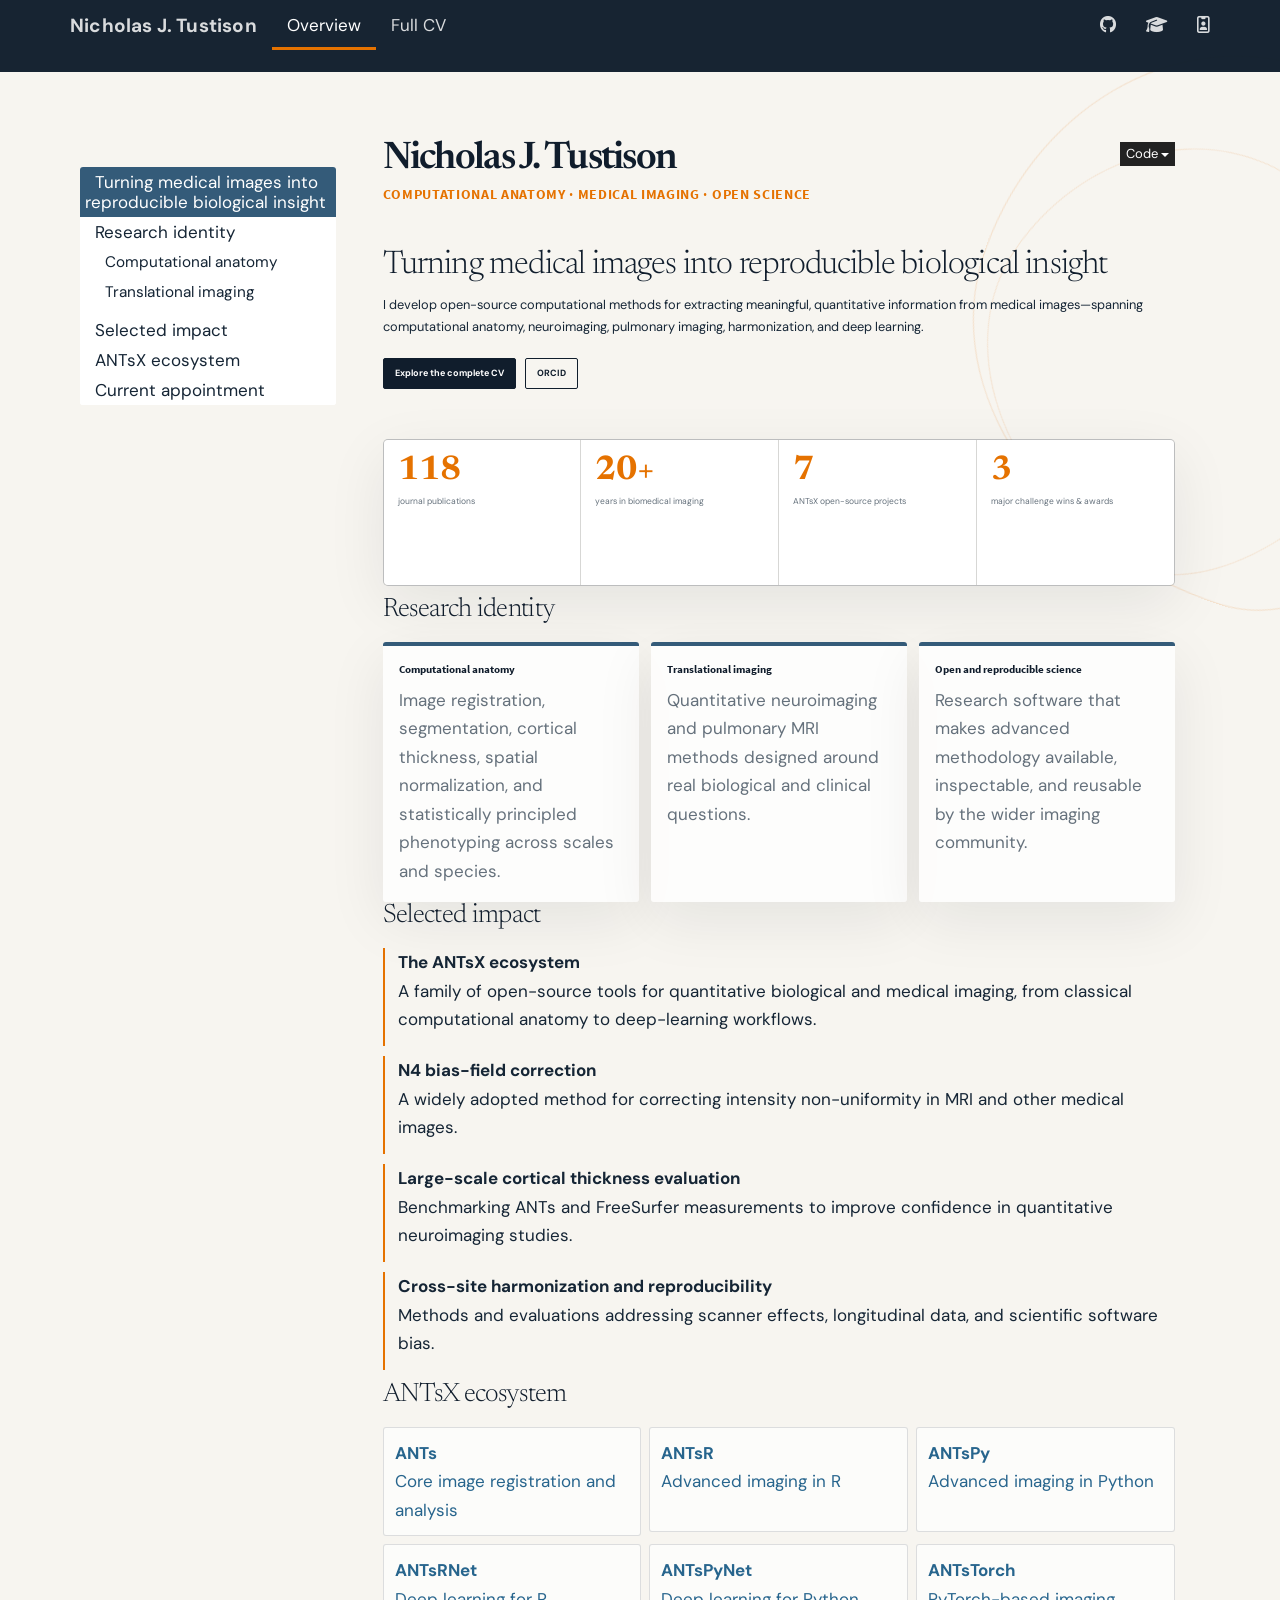
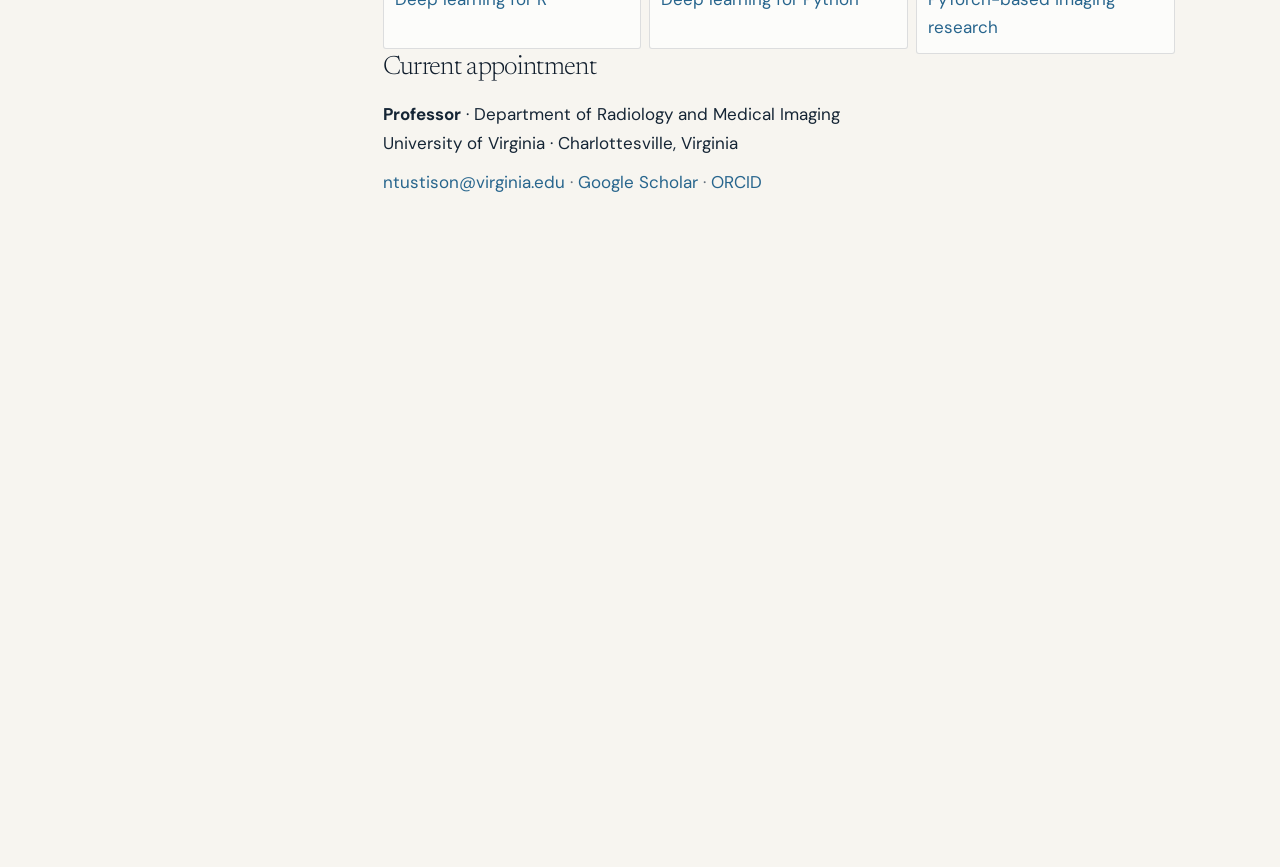
==== docs/index.html @ f941a3bf "ENH:  Redo cv." ====
<!DOCTYPE html>

<html>

<head>

<meta charset="utf-8" />
<meta name="generator" content="pandoc" />
<meta http-equiv="X-UA-Compatible" content="IE=EDGE" />




<title>Nicholas J. Tustison</title>

<script src="site_libs/header-attrs-2.31/header-attrs.js"></script>
<script src="site_libs/jquery-3.6.0/jquery-3.6.0.min.js"></script>
<meta name="viewport" content="width=device-width, initial-scale=1" />
<link href="site_libs/bootstrap-3.3.5/css/cosmo.min.css" rel="stylesheet" />
<script src="site_libs/bootstrap-3.3.5/js/bootstrap.min.js"></script>
<script src="site_libs/bootstrap-3.3.5/shim/html5shiv.min.js"></script>
<script src="site_libs/bootstrap-3.3.5/shim/respond.min.js"></script>
<style>h1 {font-size: 34px;}
       h1.title {font-size: 38px;}
       h2 {font-size: 30px;}
       h3 {font-size: 24px;}
       h4 {font-size: 18px;}
       h5 {font-size: 16px;}
       h6 {font-size: 12px;}
       code {color: inherit; background-color: rgba(0, 0, 0, 0.04);}
       pre:not([class]) { background-color: white }</style>
<script src="site_libs/jqueryui-1.13.2/jquery-ui.min.js"></script>
<link href="site_libs/tocify-1.9.1/jquery.tocify.css" rel="stylesheet" />
<script src="site_libs/tocify-1.9.1/jquery.tocify.js"></script>
<script src="site_libs/navigation-1.1/tabsets.js"></script>
<script src="site_libs/navigation-1.1/codefolding.js"></script>
<link href="site_libs/highlightjs-9.12.0/default.css" rel="stylesheet" />
<script src="site_libs/highlightjs-9.12.0/highlight.js"></script>
<link href="site_libs/font-awesome-6.5.2/css/all.min.css" rel="stylesheet" />
<link href="site_libs/font-awesome-6.5.2/css/v4-shims.min.css" rel="stylesheet" />
<meta name="viewport" content="width=device-width, initial-scale=1">
<meta name="theme-color" content="#101d2c">
<link rel="preconnect" href="https://fonts.googleapis.com">
<link rel="preconnect" href="https://fonts.gstatic.com" crossorigin>
<link href="https://fonts.googleapis.com/css2?family=DM+Sans:wght@400;500;600;700&family=Newsreader:opsz,wght@6..72,500;6..72,600&display=swap" rel="stylesheet">


<style type="text/css">
  code{white-space: pre-wrap;}
  span.smallcaps{font-variant: small-caps;}
  span.underline{text-decoration: underline;}
  div.column{display: inline-block; vertical-align: top; width: 50%;}
  div.hanging-indent{margin-left: 1.5em; text-indent: -1.5em;}
  ul.task-list{list-style: none;}
    </style>

<style type="text/css">code{white-space: pre;}</style>
<script type="text/javascript">
if (window.hljs) {
  hljs.configure({languages: []});
  hljs.initHighlightingOnLoad();
  if (document.readyState && document.readyState === "complete") {
    window.setTimeout(function() { hljs.initHighlighting(); }, 0);
  }
}
</script>






<link rel="stylesheet" href="assets/style.css" type="text/css" />



<style type = "text/css">
.main-container {
  max-width: 940px;
  margin-left: auto;
  margin-right: auto;
}
img {
  max-width:100%;
}
.tabbed-pane {
  padding-top: 12px;
}
.html-widget {
  margin-bottom: 20px;
}
button.code-folding-btn:focus {
  outline: none;
}
summary {
  display: list-item;
}
details > summary > p:only-child {
  display: inline;
}
pre code {
  padding: 0;
}
</style>


<style type="text/css">
.dropdown-submenu {
  position: relative;
}
.dropdown-submenu>.dropdown-menu {
  top: 0;
  left: 100%;
  margin-top: -6px;
  margin-left: -1px;
  border-radius: 0 6px 6px 6px;
}
.dropdown-submenu:hover>.dropdown-menu {
  display: block;
}
.dropdown-submenu>a:after {
  display: block;
  content: " ";
  float: right;
  width: 0;
  height: 0;
  border-color: transparent;
  border-style: solid;
  border-width: 5px 0 5px 5px;
  border-left-color: #cccccc;
  margin-top: 5px;
  margin-right: -10px;
}
.dropdown-submenu:hover>a:after {
  border-left-color: #adb5bd;
}
.dropdown-submenu.pull-left {
  float: none;
}
.dropdown-submenu.pull-left>.dropdown-menu {
  left: -100%;
  margin-left: 10px;
  border-radius: 6px 0 6px 6px;
}
</style>

<script type="text/javascript">
// manage active state of menu based on current page
$(document).ready(function () {
  // active menu anchor
  href = window.location.pathname
  href = href.substr(href.lastIndexOf('/') + 1)
  if (href === "")
    href = "index.html";
  var menuAnchor = $('a[href="' + href + '"]');

  // mark the anchor link active (and if it's in a dropdown, also mark that active)
  var dropdown = menuAnchor.closest('li.dropdown');
  if (window.bootstrap) { // Bootstrap 4+
    menuAnchor.addClass('active');
    dropdown.find('> .dropdown-toggle').addClass('active');
  } else { // Bootstrap 3
    menuAnchor.parent().addClass('active');
    dropdown.addClass('active');
  }

  // Navbar adjustments
  var navHeight = $(".navbar").first().height() + 15;
  var style = document.createElement('style');
  var pt = "padding-top: " + navHeight + "px; ";
  var mt = "margin-top: -" + navHeight + "px; ";
  var css = "";
  // offset scroll position for anchor links (for fixed navbar)
  for (var i = 1; i <= 6; i++) {
    css += ".section h" + i + "{ " + pt + mt + "}\n";
  }
  style.innerHTML = "body {" + pt + "padding-bottom: 40px; }\n" + css;
  document.head.appendChild(style);
});
</script>

<!-- tabsets -->

<style type="text/css">
.tabset-dropdown > .nav-tabs {
  display: inline-table;
  max-height: 500px;
  min-height: 44px;
  overflow-y: auto;
  border: 1px solid #ddd;
  border-radius: 4px;
}

.tabset-dropdown > .nav-tabs > li.active:before, .tabset-dropdown > .nav-tabs.nav-tabs-open:before {
  content: "\e259";
  font-family: 'Glyphicons Halflings';
  display: inline-block;
  padding: 10px;
  border-right: 1px solid #ddd;
}

.tabset-dropdown > .nav-tabs.nav-tabs-open > li.active:before {
  content: "\e258";
  font-family: 'Glyphicons Halflings';
  border: none;
}

.tabset-dropdown > .nav-tabs > li.active {
  display: block;
}

.tabset-dropdown > .nav-tabs > li > a,
.tabset-dropdown > .nav-tabs > li > a:focus,
.tabset-dropdown > .nav-tabs > li > a:hover {
  border: none;
  display: inline-block;
  border-radius: 4px;
  background-color: transparent;
}

.tabset-dropdown > .nav-tabs.nav-tabs-open > li {
  display: block;
  float: none;
}

.tabset-dropdown > .nav-tabs > li {
  display: none;
}
</style>

<!-- code folding -->
<style type="text/css">
.code-folding-btn { margin-bottom: 4px; }
</style>



<style type="text/css">

#TOC {
  margin: 25px 0px 20px 0px;
}
@media (max-width: 768px) {
#TOC {
  position: relative;
  width: 100%;
}
}

@media print {
.toc-content {
  /* see https://github.com/w3c/csswg-drafts/issues/4434 */
  float: right;
}
}

.toc-content {
  padding-left: 30px;
  padding-right: 40px;
}

div.main-container {
  max-width: 1200px;
}

div.tocify {
  width: 20%;
  max-width: 260px;
  max-height: 85%;
}

@media (min-width: 768px) and (max-width: 991px) {
  div.tocify {
    width: 25%;
  }
}

@media (max-width: 767px) {
  div.tocify {
    width: 100%;
    max-width: none;
  }
}

.tocify ul, .tocify li {
  line-height: 20px;
}

.tocify-subheader .tocify-item {
  font-size: 0.90em;
}

.tocify .list-group-item {
  border-radius: 0px;
}


</style>



</head>

<body>


<div class="container-fluid main-container">


<!-- setup 3col/9col grid for toc_float and main content  -->
<div class="row">
<div class="col-xs-12 col-sm-4 col-md-3">
<div id="TOC" class="tocify">
</div>
</div>

<div class="toc-content col-xs-12 col-sm-8 col-md-9">




<div class="navbar navbar-default  navbar-fixed-top" role="navigation">
  <div class="container">
    <div class="navbar-header">
      <button type="button" class="navbar-toggle collapsed" data-toggle="collapse" data-bs-toggle="collapse" data-target="#navbar" data-bs-target="#navbar">
        <span class="icon-bar"></span>
        <span class="icon-bar"></span>
        <span class="icon-bar"></span>
      </button>
      <a class="navbar-brand" href="index.html">Nicholas J. Tustison</a>
    </div>
    <div id="navbar" class="navbar-collapse collapse">
      <ul class="nav navbar-nav">
        <li>
  <a href="index.html">Overview</a>
</li>
<li>
  <a href="cv.html">Full CV</a>
</li>
      </ul>
      <ul class="nav navbar-nav navbar-right">
        <li>
  <a href="https://github.com/ntustison">
    <span class="fa fa-github"></span>
     
  </a>
</li>
<li>
  <a href="https://scholar.google.com/citations?user=m1Vfqh8AAAAJ">
    <span class="fa fa-graduation-cap"></span>
     
  </a>
</li>
<li>
  <a href="https://orcid.org/0000-0001-9418-5103">
    <span class="fa fa-id-badge"></span>
     
  </a>
</li>
      </ul>
    </div><!--/.nav-collapse -->
  </div><!--/.container -->
</div><!--/.navbar -->

<div id="header">

<div class="btn-group pull-right float-right">
<button type="button" class="btn btn-default btn-xs btn-secondary btn-sm dropdown-toggle" data-toggle="dropdown" data-bs-toggle="dropdown" aria-haspopup="true" aria-expanded="false"><span>Code</span> <span class="caret"></span></button>
<ul class="dropdown-menu dropdown-menu-right" style="min-width: 50px;">
<li><a id="rmd-show-all-code" href="#">Show All Code</a></li>
<li><a id="rmd-hide-all-code" href="#">Hide All Code</a></li>
</ul>
</div>



<h1 class="title toc-ignore">Nicholas J. Tustison</h1>
<h3 class="subtitle">Computational anatomy · Medical imaging · Open
science</h3>

</div>


<div id="turning-medical-images-into-reproducible-biological-insight"
class="section level2 hero-copy">
<h2>Turning medical images into reproducible biological insight</h2>
<p>I develop open-source computational methods for extracting
meaningful, quantitative information from medical images—spanning
computational anatomy, neuroimaging, pulmonary imaging, harmonization,
and deep learning.</p>
<p><a href="cv.html" class="button button-primary">Explore the complete
CV</a> <a href="https://orcid.org/0000-0001-9418-5103"
class="button">ORCID</a></p>
</div>
<div class="metrics">
<div class="metric">
<p><strong>118</strong> <span>journal publications</span></p>
</div>
<div class="metric">
<p><strong>20+</strong> <span>years in biomedical imaging</span></p>
</div>
<div class="metric">
<p><strong>7</strong> <span>ANTsX open-source projects</span></p>
</div>
<div class="metric">
<p><strong>3</strong> <span>major challenge wins &amp; awards</span></p>
</div>
</div>
<div id="research-identity" class="section level2">
<h2>Research identity</h2>
<div class="card-grid">
<div id="computational-anatomy" class="section level3 card">
<h3>Computational anatomy</h3>
<p>Image registration, segmentation, cortical thickness, spatial
normalization, and statistically principled phenotyping across scales
and species.</p>
</div>
<div id="translational-imaging" class="section level3 card">
<h3>Translational imaging</h3>
<p>Quantitative neuroimaging and pulmonary MRI methods designed around
real biological and clinical questions.</p>
</div>
<div id="open-and-reproducible-science" class="section level3 card">
<h3>Open and reproducible science</h3>
<p>Research software that makes advanced methodology available,
inspectable, and reusable by the wider imaging community.</p>
</div>
</div>
</div>
<div id="selected-impact" class="section level2">
<h2>Selected impact</h2>
<div class="impact-list">
<p><strong>The ANTsX ecosystem</strong><br />
A family of open-source tools for quantitative biological and medical
imaging, from classical computational anatomy to deep-learning
workflows.</p>
<p><strong>N4 bias-field correction</strong><br />
A widely adopted method for correcting intensity non-uniformity in MRI
and other medical images.</p>
<p><strong>Large-scale cortical thickness evaluation</strong><br />
Benchmarking ANTs and FreeSurfer measurements to improve confidence in
quantitative neuroimaging studies.</p>
<p><strong>Cross-site harmonization and reproducibility</strong><br />
Methods and evaluations addressing scanner effects, longitudinal data,
and scientific software bias.</p>
</div>
</div>
<div id="antsx-ecosystem" class="section level2">
<h2>ANTsX ecosystem</h2>
<div class="project-grid">
<p><a href="https://github.com/ANTsX/ANTs"><strong>ANTs</strong><br />
Core image registration and analysis</a></p>
<p><a href="https://github.com/ANTsX/ANTsR"><strong>ANTsR</strong><br />
Advanced imaging in R</a></p>
<p><a
href="https://github.com/ANTsX/ANTsPy"><strong>ANTsPy</strong><br />
Advanced imaging in Python</a></p>
<p><a
href="https://github.com/ANTsX/ANTsRNet"><strong>ANTsRNet</strong><br />
Deep learning for R</a></p>
<p><a
href="https://github.com/ANTsX/ANTsPyNet"><strong>ANTsPyNet</strong><br />
Deep learning for Python</a></p>
<p><a
href="https://github.com/ntustison/ANTsTorch"><strong>ANTsTorch</strong><br />
PyTorch-based imaging research</a></p>
</div>
</div>
<div id="current-appointment" class="section level2">
<h2>Current appointment</h2>
<p><strong>Professor</strong> · Department of Radiology and Medical
Imaging<br />
University of Virginia · Charlottesville, Virginia</p>
<p><span class="contact"><a
href="mailto:ntustison@virginia.edu">ntustison@virginia.edu</a> · <a
href="https://scholar.google.com/citations?user=m1Vfqh8AAAAJ">Google
Scholar</a> · <a
href="https://orcid.org/0000-0001-9418-5103">ORCID</a></span></p>
</div>



</div>
</div>

</div>

<script>

// add bootstrap table styles to pandoc tables
function bootstrapStylePandocTables() {
  $('tr.odd').parent('tbody').parent('table').addClass('table table-condensed');
}
$(document).ready(function () {
  bootstrapStylePandocTables();
});


</script>

<!-- tabsets -->

<script>
$(document).ready(function () {
  window.buildTabsets("TOC");
});

$(document).ready(function () {
  $('.tabset-dropdown > .nav-tabs > li').click(function () {
    $(this).parent().toggleClass('nav-tabs-open');
  });
});
</script>

<!-- code folding -->
<script>
$(document).ready(function () {
  window.initializeCodeFolding("hide" === "show");
});
</script>

<script>
$(document).ready(function ()  {

    // temporarily add toc-ignore selector to headers for the consistency with Pandoc
    $('.unlisted.unnumbered').addClass('toc-ignore')

    // move toc-ignore selectors from section div to header
    $('div.section.toc-ignore')
        .removeClass('toc-ignore')
        .children('h1,h2,h3,h4,h5').addClass('toc-ignore');

    // establish options
    var options = {
      selectors: "h1,h2,h3",
      theme: "bootstrap3",
      context: '.toc-content',
      hashGenerator: function (text) {
        return text.replace(/[.\\/?&!#<>]/g, '').replace(/\s/g, '_');
      },
      ignoreSelector: ".toc-ignore",
      scrollTo: 0
    };
    options.showAndHide = true;
    options.smoothScroll = true;

    // tocify
    var toc = $("#TOC").tocify(options).data("toc-tocify");
});
</script>

<!-- dynamically load mathjax for compatibility with self-contained -->
<script>
  (function () {
    var script = document.createElement("script");
    script.type = "text/javascript";
    script.src  = "https://mathjax.rstudio.com/latest/MathJax.js?config=TeX-AMS-MML_HTMLorMML";
    document.getElementsByTagName("head")[0].appendChild(script);
  })();
</script>

</body>
</html>
---- docs/site_libs/bootstrap-3.3.5/css/cosmo.min.css ----
@font-face {
  font-family: 'Source Sans Pro';
  font-style: normal;
  font-weight: 300;
  src: url(fonts/SourceSansProLight.ttf) format('truetype');
}
@font-face {
  font-family: 'Source Sans Pro';
  font-style: normal;
  font-weight: 400;
  src: url(fonts/SourceSansPro.ttf) format('truetype');
}
@font-face {
  font-family: 'Source Sans Pro';
  font-style: normal;
  font-weight: 700;
  src: url(fonts/SourceSansProBold.ttf) format('truetype');
}

/*!
 * bootswatch v3.3.6
 * Homepage: http://bootswatch.com
 * Copyright 2012-2015 Thomas Park
 * Licensed under MIT
 * Based on Bootstrap
*//*!
 * Bootstrap v3.3.6 (http://getbootstrap.com)
 * Copyright 2011-2015 Twitter, Inc.
 * Licensed under MIT (https://github.com/twbs/bootstrap/blob/master/LICENSE)
 *//*! normalize.css v3.0.3 | MIT License | github.com/necolas/normalize.css */html{font-family:sans-serif;-ms-text-size-adjust:100%;-webkit-text-size-adjust:100%}body{margin:0}article,aside,details,figcaption,figure,footer,header,hgroup,main,menu,nav,section,summary{display:block}audio,canvas,progress,video{display:inline-block;vertical-align:baseline}audio:not([controls]){display:none;height:0}[hidden],template{display:none}a{background-color:transparent}a:active,a:hover{outline:0}abbr[title]{border-bottom:1px dotted}b,strong{font-weight:bold}dfn{font-style:italic}h1{font-size:2em;margin:0.67em 0}mark{background:#ff0;color:#000}small{font-size:80%}sub,sup{font-size:75%;line-height:0;position:relative;vertical-align:baseline}sup{top:-0.5em}sub{bottom:-0.25em}img{border:0}svg:not(:root){overflow:hidden}figure{margin:1em 40px}hr{-webkit-box-sizing:content-box;-moz-box-sizing:content-box;box-sizing:content-box;height:0}pre{overflow:auto}code,kbd,pre,samp{font-family:monospace, monospace;font-size:1em}button,input,optgroup,select,textarea{color:inherit;font:inherit;margin:0}button{overflow:visible}button,select{text-transform:none}button,html input[type="button"],input[type="reset"],input[type="submit"]{-webkit-appearance:button;cursor:pointer}button[disabled],html input[disabled]{cursor:default}button::-moz-focus-inner,input::-moz-focus-inner{border:0;padding:0}input{line-height:normal}input[type="checkbox"],input[type="radio"]{-webkit-box-sizing:border-box;-moz-box-sizing:border-box;box-sizing:border-box;padding:0}input[type="number"]::-webkit-inner-spin-button,input[type="number"]::-webkit-outer-spin-button{height:auto}input[type="search"]{-webkit-appearance:textfield;-webkit-box-sizing:content-box;-moz-box-sizing:content-box;box-sizing:content-box}input[type="search"]::-webkit-search-cancel-button,input[type="search"]::-webkit-search-decoration{-webkit-appearance:none}fieldset{border:1px solid #c0c0c0;margin:0 2px;padding:0.35em 0.625em 0.75em}legend{border:0;padding:0}textarea{overflow:auto}optgroup{font-weight:bold}table{border-collapse:collapse;border-spacing:0}td,th{padding:0}/*! Source: https://github.com/h5bp/html5-boilerplate/blob/master/src/css/main.css */@media print{*,*:before,*:after{background:transparent !important;color:#000 !important;-webkit-box-shadow:none !important;box-shadow:none !important;text-shadow:none !important}a,a:visited{text-decoration:underline}a[href]:after{content:" (" attr(href) ")"}abbr[title]:after{content:" (" attr(title) ")"}a[href^="#"]:after,a[href^="javascript:"]:after{content:""}pre,blockquote{border:1px solid #999;page-break-inside:avoid}thead{display:table-header-group}tr,img{page-break-inside:avoid}img{max-width:100% !important}p,h2,h3{orphans:3;widows:3}h2,h3{page-break-after:avoid}.navbar{display:none}.btn>.caret,.dropup>.btn>.caret{border-top-color:#000 !important}.label{border:1px solid #000}.table{border-collapse:collapse !important}.table td,.table th{background-color:#fff !important}.table-bordered th,.table-bordered td{border:1px solid #ddd !important}}@font-face{font-family:'Glyphicons Halflings';src:url('../fonts/glyphicons-halflings-regular.eot');src:url('../fonts/glyphicons-halflings-regular.eot?#iefix') format('embedded-opentype'),url('../fonts/glyphicons-halflings-regular.woff') format('woff'),url('../fonts/glyphicons-halflings-regular.ttf') format('truetype'),url('../fonts/glyphicons-halflings-regular.svg#glyphicons_halflingsregular') format('svg')}.glyphicon{position:relative;top:1px;display:inline-block;font-family:'Glyphicons Halflings';font-style:normal;font-weight:normal;line-height:1;-webkit-font-smoothing:antialiased;-moz-osx-font-smoothing:grayscale}.glyphicon-asterisk:before{content:"\002a"}.glyphicon-plus:before{content:"\002b"}.glyphicon-euro:before,.glyphicon-eur:before{content:"\20ac"}.glyphicon-minus:before{content:"\2212"}.glyphicon-cloud:before{content:"\2601"}.glyphicon-envelope:before{content:"\2709"}.glyphicon-pencil:before{content:"\270f"}.glyphicon-glass:before{content:"\e001"}.glyphicon-music:before{content:"\e002"}.glyphicon-search:before{content:"\e003"}.glyphicon-heart:before{content:"\e005"}.glyphicon-star:before{content:"\e006"}.glyphicon-star-empty:before{content:"\e007"}.glyphicon-user:before{content:"\e008"}.glyphicon-film:before{content:"\e009"}.glyphicon-th-large:before{content:"\e010"}.glyphicon-th:before{content:"\e011"}.glyphicon-th-list:before{content:"\e012"}.glyphicon-ok:before{content:"\e013"}.glyphicon-remove:before{content:"\e014"}.glyphicon-zoom-in:before{content:"\e015"}.glyphicon-zoom-out:before{content:"\e016"}.glyphicon-off:before{content:"\e017"}.glyphicon-signal:before{content:"\e018"}.glyphicon-cog:before{content:"\e019"}.glyphicon-trash:before{content:"\e020"}.glyphicon-home:before{content:"\e021"}.glyphicon-file:before{content:"\e022"}.glyphicon-time:before{content:"\e023"}.glyphicon-road:before{content:"\e024"}.glyphicon-download-alt:before{content:"\e025"}.glyphicon-download:before{content:"\e026"}.glyphicon-upload:before{content:"\e027"}.glyphicon-inbox:before{content:"\e028"}.glyphicon-play-circle:before{content:"\e029"}.glyphicon-repeat:before{content:"\e030"}.glyphicon-refresh:before{content:"\e031"}.glyphicon-list-alt:before{content:"\e032"}.glyphicon-lock:before{content:"\e033"}.glyphicon-flag:before{content:"\e034"}.glyphicon-headphones:before{content:"\e035"}.glyphicon-volume-off:before{content:"\e036"}.glyphicon-volume-down:before{content:"\e037"}.glyphicon-volume-up:before{content:"\e038"}.glyphicon-qrcode:before{content:"\e039"}.glyphicon-barcode:before{content:"\e040"}.glyphicon-tag:before{content:"\e041"}.glyphicon-tags:before{content:"\e042"}.glyphicon-book:before{content:"\e043"}.glyphicon-bookmark:before{content:"\e044"}.glyphicon-print:before{content:"\e045"}.glyphicon-camera:before{content:"\e046"}.glyphicon-font:before{content:"\e047"}.glyphicon-bold:before{content:"\e048"}.glyphicon-italic:before{content:"\e049"}.glyphicon-text-height:before{content:"\e050"}.glyphicon-text-width:before{content:"\e051"}.glyphicon-align-left:before{content:"\e052"}.glyphicon-align-center:before{content:"\e053"}.glyphicon-align-right:before{content:"\e054"}.glyphicon-align-justify:before{content:"\e055"}.glyphicon-list:before{content:"\e056"}.glyphicon-indent-left:before{content:"\e057"}.glyphicon-indent-right:before{content:"\e058"}.glyphicon-facetime-video:before{content:"\e059"}.glyphicon-picture:before{content:"\e060"}.glyphicon-map-marker:before{content:"\e062"}.glyphicon-adjust:before{content:"\e063"}.glyphicon-tint:before{content:"\e064"}.glyphicon-edit:before{content:"\e065"}.glyphicon-share:before{content:"\e066"}.glyphicon-check:before{content:"\e067"}.glyphicon-move:before{content:"\e068"}.glyphicon-step-backward:before{content:"\e069"}.glyphicon-fast-backward:before{content:"\e070"}.glyphicon-backward:before{content:"\e071"}.glyphicon-play:before{content:"\e072"}.glyphicon-pause:before{content:"\e073"}.glyphicon-stop:before{content:"\e074"}.glyphicon-forward:before{content:"\e075"}.glyphicon-fast-forward:before{content:"\e076"}.glyphicon-step-forward:before{content:"\e077"}.glyphicon-eject:before{content:"\e078"}.glyphicon-chevron-left:before{content:"\e079"}.glyphicon-chevron-right:before{content:"\e080"}.glyphicon-plus-sign:before{content:"\e081"}.glyphicon-minus-sign:before{content:"\e082"}.glyphicon-remove-sign:before{content:"\e083"}.glyphicon-ok-sign:before{content:"\e084"}.glyphicon-question-sign:before{content:"\e085"}.glyphicon-info-sign:before{content:"\e086"}.glyphicon-screenshot:before{content:"\e087"}.glyphicon-remove-circle:before{content:"\e088"}.glyphicon-ok-circle:before{content:"\e089"}.glyphicon-ban-circle:before{content:"\e090"}.glyphicon-arrow-left:before{content:"\e091"}.glyphicon-arrow-right:before{content:"\e092"}.glyphicon-arrow-up:before{content:"\e093"}.glyphicon-arrow-down:before{content:"\e094"}.glyphicon-share-alt:before{content:"\e095"}.glyphicon-resize-full:before{content:"\e096"}.glyphicon-resize-small:before{content:"\e097"}.glyphicon-exclamation-sign:before{content:"\e101"}.glyphicon-gift:before{content:"\e102"}.glyphicon-leaf:before{content:"\e103"}.glyphicon-fire:before{content:"\e104"}.glyphicon-eye-open:before{content:"\e105"}.glyphicon-eye-close:before{content:"\e106"}.glyphicon-warning-sign:before{content:"\e107"}.glyphicon-plane:before{content:"\e108"}.glyphicon-calendar:before{content:"\e109"}.glyphicon-random:before{content:"\e110"}.glyphicon-comment:before{content:"\e111"}.glyphicon-magnet:before{content:"\e112"}.glyphicon-chevron-up:before{content:"\e113"}.glyphicon-chevron-down:before{content:"\e114"}.glyphicon-retweet:before{content:"\e115"}.glyphicon-shopping-cart:before{content:"\e116"}.glyphicon-folder-close:before{content:"\e117"}.glyphicon-folder-open:before{content:"\e118"}.glyphicon-resize-vertical:before{content:"\e119"}.glyphicon-resize-horizontal:before{content:"\e120"}.glyphicon-hdd:before{content:"\e121"}.glyphicon-bullhorn:before{content:"\e122"}.glyphicon-bell:before{content:"\e123"}.glyphicon-certificate:before{content:"\e124"}.glyphicon-thumbs-up:before{content:"\e125"}.glyphicon-thumbs-down:before{content:"\e126"}.glyphicon-hand-right:before{content:"\e127"}.glyphicon-hand-left:before{content:"\e128"}.glyphicon-hand-up:before{content:"\e129"}.glyphicon-hand-down:before{content:"\e130"}.glyphicon-circle-arrow-right:before{content:"\e131"}.glyphicon-circle-arrow-left:before{content:"\e132"}.glyphicon-circle-arrow-up:before{content:"\e133"}.glyphicon-circle-arrow-down:before{content:"\e134"}.glyphicon-globe:before{content:"\e135"}.glyphicon-wrench:before{content:"\e136"}.glyphicon-tasks:before{content:"\e137"}.glyphicon-filter:before{content:"\e138"}.glyphicon-briefcase:before{content:"\e139"}.glyphicon-fullscreen:before{content:"\e140"}.glyphicon-dashboard:before{content:"\e141"}.glyphicon-paperclip:before{content:"\e142"}.glyphicon-heart-empty:before{content:"\e143"}.glyphicon-link:before{content:"\e144"}.glyphicon-phone:before{content:"\e145"}.glyphicon-pushpin:before{content:"\e146"}.glyphicon-usd:before{content:"\e148"}.glyphicon-gbp:before{content:"\e149"}.glyphicon-sort:before{content:"\e150"}.glyphicon-sort-by-alphabet:before{content:"\e151"}.glyphicon-sort-by-alphabet-alt:before{content:"\e152"}.glyphicon-sort-by-order:before{content:"\e153"}.glyphicon-sort-by-order-alt:before{content:"\e154"}.glyphicon-sort-by-attributes:before{content:"\e155"}.glyphicon-sort-by-attributes-alt:before{content:"\e156"}.glyphicon-unchecked:before{content:"\e157"}.glyphicon-expand:before{content:"\e158"}.glyphicon-collapse-down:before{content:"\e159"}.glyphicon-collapse-up:before{content:"\e160"}.glyphicon-log-in:before{content:"\e161"}.glyphicon-flash:before{content:"\e162"}.glyphicon-log-out:before{content:"\e163"}.glyphicon-new-window:before{content:"\e164"}.glyphicon-record:before{content:"\e165"}.glyphicon-save:before{content:"\e166"}.glyphicon-open:before{content:"\e167"}.glyphicon-saved:before{content:"\e168"}.glyphicon-import:before{content:"\e169"}.glyphicon-export:before{content:"\e170"}.glyphicon-send:before{content:"\e171"}.glyphicon-floppy-disk:before{content:"\e172"}.glyphicon-floppy-saved:before{content:"\e173"}.glyphicon-floppy-remove:before{content:"\e174"}.glyphicon-floppy-save:before{content:"\e175"}.glyphicon-floppy-open:before{content:"\e176"}.glyphicon-credit-card:before{content:"\e177"}.glyphicon-transfer:before{content:"\e178"}.glyphicon-cutlery:before{content:"\e179"}.glyphicon-header:before{content:"\e180"}.glyphicon-compressed:before{content:"\e181"}.glyphicon-earphone:before{content:"\e182"}.glyphicon-phone-alt:before{content:"\e183"}.glyphicon-tower:before{content:"\e184"}.glyphicon-stats:before{content:"\e185"}.glyphicon-sd-video:before{content:"\e186"}.glyphicon-hd-video:before{content:"\e187"}.glyphicon-subtitles:before{content:"\e188"}.glyphicon-sound-stereo:before{content:"\e189"}.glyphicon-sound-dolby:before{content:"\e190"}.glyphicon-sound-5-1:before{content:"\e191"}.glyphicon-sound-6-1:before{content:"\e192"}.glyphicon-sound-7-1:before{content:"\e193"}.glyphicon-copyright-mark:before{content:"\e194"}.glyphicon-registration-mark:before{content:"\e195"}.glyphicon-cloud-download:before{content:"\e197"}.glyphicon-cloud-upload:before{content:"\e198"}.glyphicon-tree-conifer:before{content:"\e199"}.glyphicon-tree-deciduous:before{content:"\e200"}.glyphicon-cd:before{content:"\e201"}.glyphicon-save-file:before{content:"\e202"}.glyphicon-open-file:before{content:"\e203"}.glyphicon-level-up:before{content:"\e204"}.glyphicon-copy:before{content:"\e205"}.glyphicon-paste:before{content:"\e206"}.glyphicon-alert:before{content:"\e209"}.glyphicon-equalizer:before{content:"\e210"}.glyphicon-king:before{content:"\e211"}.glyphicon-queen:before{content:"\e212"}.glyphicon-pawn:before{content:"\e213"}.glyphicon-bishop:before{content:"\e214"}.glyphicon-knight:before{content:"\e215"}.glyphicon-baby-formula:before{content:"\e216"}.glyphicon-tent:before{content:"\26fa"}.glyphicon-blackboard:before{content:"\e218"}.glyphicon-bed:before{content:"\e219"}.glyphicon-apple:before{content:"\f8ff"}.glyphicon-erase:before{content:"\e221"}.glyphicon-hourglass:before{content:"\231b"}.glyphicon-lamp:before{content:"\e223"}.glyphicon-duplicate:before{content:"\e224"}.glyphicon-piggy-bank:before{content:"\e225"}.glyphicon-scissors:before{content:"\e226"}.glyphicon-bitcoin:before{content:"\e227"}.glyphicon-btc:before{content:"\e227"}.glyphicon-xbt:before{content:"\e227"}.glyphicon-yen:before{content:"\00a5"}.glyphicon-jpy:before{content:"\00a5"}.glyphicon-ruble:before{content:"\20bd"}.glyphicon-rub:before{content:"\20bd"}.glyphicon-scale:before{content:"\e230"}.glyphicon-ice-lolly:before{content:"\e231"}.glyphicon-ice-lolly-tasted:before{content:"\e232"}.glyphicon-education:before{content:"\e233"}.glyphicon-option-horizontal:before{content:"\e234"}.glyphicon-option-vertical:before{content:"\e235"}.glyphicon-menu-hamburger:before{content:"\e236"}.glyphicon-modal-window:before{content:"\e237"}.glyphicon-oil:before{content:"\e238"}.glyphicon-grain:before{content:"\e239"}.glyphicon-sunglasses:before{content:"\e240"}.glyphicon-text-size:before{content:"\e241"}.glyphicon-text-color:before{content:"\e242"}.glyphicon-text-background:before{content:"\e243"}.glyphicon-object-align-top:before{content:"\e244"}.glyphicon-object-align-bottom:before{content:"\e245"}.glyphicon-object-align-horizontal:before{content:"\e246"}.glyphicon-object-align-left:before{content:"\e247"}.glyphicon-object-align-vertical:before{content:"\e248"}.glyphicon-object-align-right:before{content:"\e249"}.glyphicon-triangle-right:before{content:"\e250"}.glyphicon-triangle-left:before{content:"\e251"}.glyphicon-triangle-bottom:before{content:"\e252"}.glyphicon-triangle-top:before{content:"\e253"}.glyphicon-console:before{content:"\e254"}.glyphicon-superscript:before{content:"\e255"}.glyphicon-subscript:before{content:"\e256"}.glyphicon-menu-left:before{content:"\e257"}.glyphicon-menu-right:before{content:"\e258"}.glyphicon-menu-down:before{content:"\e259"}.glyphicon-menu-up:before{content:"\e260"}*{-webkit-box-sizing:border-box;-moz-box-sizing:border-box;box-sizing:border-box}*:before,*:after{-webkit-box-sizing:border-box;-moz-box-sizing:border-box;box-sizing:border-box}html{font-size:10px;-webkit-tap-highlight-color:rgba(0,0,0,0)}body{font-family:"Source Sans Pro",Calibri,Candara,Arial,sans-serif;font-size:15px;line-height:1.42857143;color:#333333;background-color:#ffffff}input,button,select,textarea{font-family:inherit;font-size:inherit;line-height:inherit}a{color:#2780e3;text-decoration:none}a:hover,a:focus{color:#165ba8;text-decoration:underline}a:focus{outline:thin dotted;outline:5px auto -webkit-focus-ring-color;outline-offset:-2px}figure{margin:0}img{vertical-align:middle}.img-responsive,.thumbnail>img,.thumbnail a>img,.carousel-inner>.item>img,.carousel-inner>.item>a>img{display:block;max-width:100%;height:auto}.img-rounded{border-radius:0}.img-thumbnail{padding:4px;line-height:1.42857143;background-color:#ffffff;border:1px solid #dddddd;border-radius:0;-webkit-transition:all .2s ease-in-out;-o-transition:all .2s ease-in-out;transition:all .2s ease-in-out;display:inline-block;max-width:100%;height:auto}.img-circle{border-radius:50%}hr{margin-top:21px;margin-bottom:21px;border:0;border-top:1px solid #e6e6e6}.sr-only{position:absolute;width:1px;height:1px;margin:-1px;padding:0;overflow:hidden;clip:rect(0, 0, 0, 0);border:0}.sr-only-focusable:active,.sr-only-focusable:focus{position:static;width:auto;height:auto;margin:0;overflow:visible;clip:auto}[role="button"]{cursor:pointer}h1,h2,h3,h4,h5,h6,.h1,.h2,.h3,.h4,.h5,.h6{font-family:"Source Sans Pro",Calibri,Candara,Arial,sans-serif;font-weight:300;line-height:1.1;color:inherit}h1 small,h2 small,h3 small,h4 small,h5 small,h6 small,.h1 small,.h2 small,.h3 small,.h4 small,.h5 small,.h6 small,h1 .small,h2 .small,h3 .small,h4 .small,h5 .small,h6 .small,.h1 .small,.h2 .small,.h3 .small,.h4 .small,.h5 .small,.h6 .small{font-weight:normal;line-height:1;color:#999999}h1,.h1,h2,.h2,h3,.h3{margin-top:21px;margin-bottom:10.5px}h1 small,.h1 small,h2 small,.h2 small,h3 small,.h3 small,h1 .small,.h1 .small,h2 .small,.h2 .small,h3 .small,.h3 .small{font-size:65%}h4,.h4,h5,.h5,h6,.h6{margin-top:10.5px;margin-bottom:10.5px}h4 small,.h4 small,h5 small,.h5 small,h6 small,.h6 small,h4 .small,.h4 .small,h5 .small,.h5 .small,h6 .small,.h6 .small{font-size:75%}h1,.h1{font-size:39px}h2,.h2{font-size:32px}h3,.h3{font-size:26px}h4,.h4{font-size:19px}h5,.h5{font-size:15px}h6,.h6{font-size:13px}p{margin:0 0 10.5px}.lead{margin-bottom:21px;font-size:17px;font-weight:300;line-height:1.4}@media (min-width:768px){.lead{font-size:22.5px}}small,.small{font-size:86%}mark,.mark{background-color:#ff7518;padding:.2em}.text-left{text-align:left}.text-right{text-align:right}.text-center{text-align:center}.text-justify{text-align:justify}.text-nowrap{white-space:nowrap}.text-lowercase{text-transform:lowercase}.text-uppercase{text-transform:uppercase}.text-capitalize{text-transform:capitalize}.text-muted{color:#999999}.text-primary{color:#2780e3}a.text-primary:hover,a.text-primary:focus{color:#1967be}.text-success{color:#ffffff}a.text-success:hover,a.text-success:focus{color:#e6e6e6}.text-info{color:#ffffff}a.text-info:hover,a.text-info:focus{color:#e6e6e6}.text-warning{color:#ffffff}a.text-warning:hover,a.text-warning:focus{color:#e6e6e6}.text-danger{color:#ffffff}a.text-danger:hover,a.text-danger:focus{color:#e6e6e6}.bg-primary{color:#fff;background-color:#2780e3}a.bg-primary:hover,a.bg-primary:focus{background-color:#1967be}.bg-success{background-color:#3fb618}a.bg-success:hover,a.bg-success:focus{background-color:#2f8912}.bg-info{background-color:#9954bb}a.bg-info:hover,a.bg-info:focus{background-color:#7e3f9d}.bg-warning{background-color:#ff7518}a.bg-warning:hover,a.bg-warning:focus{background-color:#e45c00}.bg-danger{background-color:#ff0039}a.bg-danger:hover,a.bg-danger:focus{background-color:#cc002e}.page-header{padding-bottom:9.5px;margin:42px 0 21px;border-bottom:1px solid #e6e6e6}ul,ol{margin-top:0;margin-bottom:10.5px}ul ul,ol ul,ul ol,ol ol{margin-bottom:0}.list-unstyled{padding-left:0;list-style:none}.list-inline{padding-left:0;list-style:none;margin-left:-5px}.list-inline>li{display:inline-block;padding-left:5px;padding-right:5px}dl{margin-top:0;margin-bottom:21px}dt,dd{line-height:1.42857143}dt{font-weight:bold}dd{margin-left:0}@media (min-width:768px){.dl-horizontal dt{float:left;width:160px;clear:left;text-align:right;overflow:hidden;text-overflow:ellipsis;white-space:nowrap}.dl-horizontal dd{margin-left:180px}}abbr[title],abbr[data-original-title]{cursor:help;border-bottom:1px dotted #999999}.initialism{font-size:90%;text-transform:uppercase}blockquote{padding:10.5px 21px;margin:0 0 21px;font-size:18.75px;border-left:5px solid #e6e6e6}blockquote p:last-child,blockquote ul:last-child,blockquote ol:last-child{margin-bottom:0}blockquote footer,blockquote small,blockquote .small{display:block;font-size:80%;line-height:1.42857143;color:#999999}blockquote footer:before,blockquote small:before,blockquote .small:before{content:'\2014 \00A0'}.blockquote-reverse,blockquote.pull-right{padding-right:15px;padding-left:0;border-right:5px solid #e6e6e6;border-left:0;text-align:right}.blockquote-reverse footer:before,blockquote.pull-right footer:before,.blockquote-reverse small:before,blockquote.pull-right small:before,.blockquote-reverse .small:before,blockquote.pull-right .small:before{content:''}.blockquote-reverse footer:after,blockquote.pull-right footer:after,.blockquote-reverse small:after,blockquote.pull-right small:after,.blockquote-reverse .small:after,blockquote.pull-right .small:after{content:'\00A0 \2014'}address{margin-bottom:21px;font-style:normal;line-height:1.42857143}code,kbd,pre,samp{font-family:monospace}code{padding:2px 4px;font-size:90%;color:#c7254e;background-color:#f9f2f4;border-radius:0}kbd{padding:2px 4px;font-size:90%;color:#ffffff;background-color:#333333;border-radius:0;-webkit-box-shadow:inset 0 -1px 0 rgba(0,0,0,0.25);box-shadow:inset 0 -1px 0 rgba(0,0,0,0.25)}kbd kbd{padding:0;font-size:100%;font-weight:bold;-webkit-box-shadow:none;box-shadow:none}pre{display:block;padding:10px;margin:0 0 10.5px;font-size:14px;line-height:1.42857143;word-break:break-all;word-wrap:break-word;color:#333333;background-color:#f5f5f5;border:1px solid #cccccc;border-radius:0}pre code{padding:0;font-size:inherit;color:inherit;white-space:pre-wrap;background-color:transparent;border-radius:0}.pre-scrollable{max-height:340px;overflow-y:scroll}.container{margin-right:auto;margin-left:auto;padding-left:15px;padding-right:15px}@media (min-width:768px){.container{width:750px}}@media (min-width:992px){.container{width:970px}}@media (min-width:1200px){.container{width:1170px}}.container-fluid{margin-right:auto;margin-left:auto;padding-left:15px;padding-right:15px}.row{margin-left:-15px;margin-right:-15px}.col-xs-1,.col-sm-1,.col-md-1,.col-lg-1,.col-xs-2,.col-sm-2,.col-md-2,.col-lg-2,.col-xs-3,.col-sm-3,.col-md-3,.col-lg-3,.col-xs-4,.col-sm-4,.col-md-4,.col-lg-4,.col-xs-5,.col-sm-5,.col-md-5,.col-lg-5,.col-xs-6,.col-sm-6,.col-md-6,.col-lg-6,.col-xs-7,.col-sm-7,.col-md-7,.col-lg-7,.col-xs-8,.col-sm-8,.col-md-8,.col-lg-8,.col-xs-9,.col-sm-9,.col-md-9,.col-lg-9,.col-xs-10,.col-sm-10,.col-md-10,.col-lg-10,.col-xs-11,.col-sm-11,.col-md-11,.col-lg-11,.col-xs-12,.col-sm-12,.col-md-12,.col-lg-12{position:relative;min-height:1px;padding-left:15px;padding-right:15px}.col-xs-1,.col-xs-2,.col-xs-3,.col-xs-4,.col-xs-5,.col-xs-6,.col-xs-7,.col-xs-8,.col-xs-9,.col-xs-10,.col-xs-11,.col-xs-12{float:left}.col-xs-12{width:100%}.col-xs-11{width:91.66666667%}.col-xs-10{width:83.33333333%}.col-xs-9{width:75%}.col-xs-8{width:66.66666667%}.col-xs-7{width:58.33333333%}.col-xs-6{width:50%}.col-xs-5{width:41.66666667%}.col-xs-4{width:33.33333333%}.col-xs-3{width:25%}.col-xs-2{width:16.66666667%}.col-xs-1{width:8.33333333%}.col-xs-pull-12{right:100%}.col-xs-pull-11{right:91.66666667%}.col-xs-pull-10{right:83.33333333%}.col-xs-pull-9{right:75%}.col-xs-pull-8{right:66.66666667%}.col-xs-pull-7{right:58.33333333%}.col-xs-pull-6{right:50%}.col-xs-pull-5{right:41.66666667%}.col-xs-pull-4{right:33.33333333%}.col-xs-pull-3{right:25%}.col-xs-pull-2{right:16.66666667%}.col-xs-pull-1{right:8.33333333%}.col-xs-pull-0{right:auto}.col-xs-push-12{left:100%}.col-xs-push-11{left:91.66666667%}.col-xs-push-10{left:83.33333333%}.col-xs-push-9{left:75%}.col-xs-push-8{left:66.66666667%}.col-xs-push-7{left:58.33333333%}.col-xs-push-6{left:50%}.col-xs-push-5{left:41.66666667%}.col-xs-push-4{left:33.33333333%}.col-xs-push-3{left:25%}.col-xs-push-2{left:16.66666667%}.col-xs-push-1{left:8.33333333%}.col-xs-push-0{left:auto}.col-xs-offset-12{margin-left:100%}.col-xs-offset-11{margin-left:91.66666667%}.col-xs-offset-10{margin-left:83.33333333%}.col-xs-offset-9{margin-left:75%}.col-xs-offset-8{margin-left:66.66666667%}.col-xs-offset-7{margin-left:58.33333333%}.col-xs-offset-6{margin-left:50%}.col-xs-offset-5{margin-left:41.66666667%}.col-xs-offset-4{margin-left:33.33333333%}.col-xs-offset-3{margin-left:25%}.col-xs-offset-2{margin-left:16.66666667%}.col-xs-offset-1{margin-left:8.33333333%}.col-xs-offset-0{margin-left:0%}@media (min-width:768px){.col-sm-1,.col-sm-2,.col-sm-3,.col-sm-4,.col-sm-5,.col-sm-6,.col-sm-7,.col-sm-8,.col-sm-9,.col-sm-10,.col-sm-11,.col-sm-12{float:left}.col-sm-12{width:100%}.col-sm-11{width:91.66666667%}.col-sm-10{width:83.33333333%}.col-sm-9{width:75%}.col-sm-8{width:66.66666667%}.col-sm-7{width:58.33333333%}.col-sm-6{width:50%}.col-sm-5{width:41.66666667%}.col-sm-4{width:33.33333333%}.col-sm-3{width:25%}.col-sm-2{width:16.66666667%}.col-sm-1{width:8.33333333%}.col-sm-pull-12{right:100%}.col-sm-pull-11{right:91.66666667%}.col-sm-pull-10{right:83.33333333%}.col-sm-pull-9{right:75%}.col-sm-pull-8{right:66.66666667%}.col-sm-pull-7{right:58.33333333%}.col-sm-pull-6{right:50%}.col-sm-pull-5{right:41.66666667%}.col-sm-pull-4{right:33.33333333%}.col-sm-pull-3{right:25%}.col-sm-pull-2{right:16.66666667%}.col-sm-pull-1{right:8.33333333%}.col-sm-pull-0{right:auto}.col-sm-push-12{left:100%}.col-sm-push-11{left:91.66666667%}.col-sm-push-10{left:83.33333333%}.col-sm-push-9{left:75%}.col-sm-push-8{left:66.66666667%}.col-sm-push-7{left:58.33333333%}.col-sm-push-6{left:50%}.col-sm-push-5{left:41.66666667%}.col-sm-push-4{left:33.33333333%}.col-sm-push-3{left:25%}.col-sm-push-2{left:16.66666667%}.col-sm-push-1{left:8.33333333%}.col-sm-push-0{left:auto}.col-sm-offset-12{margin-left:100%}.col-sm-offset-11{margin-left:91.66666667%}.col-sm-offset-10{margin-left:83.33333333%}.col-sm-offset-9{margin-left:75%}.col-sm-offset-8{margin-left:66.66666667%}.col-sm-offset-7{margin-left:58.33333333%}.col-sm-offset-6{margin-left:50%}.col-sm-offset-5{margin-left:41.66666667%}.col-sm-offset-4{margin-left:33.33333333%}.col-sm-offset-3{margin-left:25%}.col-sm-offset-2{margin-left:16.66666667%}.col-sm-offset-1{margin-left:8.33333333%}.col-sm-offset-0{margin-left:0%}}@media (min-width:992px){.col-md-1,.col-md-2,.col-md-3,.col-md-4,.col-md-5,.col-md-6,.col-md-7,.col-md-8,.col-md-9,.col-md-10,.col-md-11,.col-md-12{float:left}.col-md-12{width:100%}.col-md-11{width:91.66666667%}.col-md-10{width:83.33333333%}.col-md-9{width:75%}.col-md-8{width:66.66666667%}.col-md-7{width:58.33333333%}.col-md-6{width:50%}.col-md-5{width:41.66666667%}.col-md-4{width:33.33333333%}.col-md-3{width:25%}.col-md-2{width:16.66666667%}.col-md-1{width:8.33333333%}.col-md-pull-12{right:100%}.col-md-pull-11{right:91.66666667%}.col-md-pull-10{right:83.33333333%}.col-md-pull-9{right:75%}.col-md-pull-8{right:66.66666667%}.col-md-pull-7{right:58.33333333%}.col-md-pull-6{right:50%}.col-md-pull-5{right:41.66666667%}.col-md-pull-4{right:33.33333333%}.col-md-pull-3{right:25%}.col-md-pull-2{right:16.66666667%}.col-md-pull-1{right:8.33333333%}.col-md-pull-0{right:auto}.col-md-push-12{left:100%}.col-md-push-11{left:91.66666667%}.col-md-push-10{left:83.33333333%}.col-md-push-9{left:75%}.col-md-push-8{left:66.66666667%}.col-md-push-7{left:58.33333333%}.col-md-push-6{left:50%}.col-md-push-5{left:41.66666667%}.col-md-push-4{left:33.33333333%}.col-md-push-3{left:25%}.col-md-push-2{left:16.66666667%}.col-md-push-1{left:8.33333333%}.col-md-push-0{left:auto}.col-md-offset-12{margin-left:100%}.col-md-offset-11{margin-left:91.66666667%}.col-md-offset-10{margin-left:83.33333333%}.col-md-offset-9{margin-left:75%}.col-md-offset-8{margin-left:66.66666667%}.col-md-offset-7{margin-left:58.33333333%}.col-md-offset-6{margin-left:50%}.col-md-offset-5{margin-left:41.66666667%}.col-md-offset-4{margin-left:33.33333333%}.col-md-offset-3{margin-left:25%}.col-md-offset-2{margin-left:16.66666667%}.col-md-offset-1{margin-left:8.33333333%}.col-md-offset-0{margin-left:0%}}@media (min-width:1200px){.col-lg-1,.col-lg-2,.col-lg-3,.col-lg-4,.col-lg-5,.col-lg-6,.col-lg-7,.col-lg-8,.col-lg-9,.col-lg-10,.col-lg-11,.col-lg-12{float:left}.col-lg-12{width:100%}.col-lg-11{width:91.66666667%}.col-lg-10{width:83.33333333%}.col-lg-9{width:75%}.col-lg-8{width:66.66666667%}.col-lg-7{width:58.33333333%}.col-lg-6{width:50%}.col-lg-5{width:41.66666667%}.col-lg-4{width:33.33333333%}.col-lg-3{width:25%}.col-lg-2{width:16.66666667%}.col-lg-1{width:8.33333333%}.col-lg-pull-12{right:100%}.col-lg-pull-11{right:91.66666667%}.col-lg-pull-10{right:83.33333333%}.col-lg-pull-9{right:75%}.col-lg-pull-8{right:66.66666667%}.col-lg-pull-7{right:58.33333333%}.col-lg-pull-6{right:50%}.col-lg-pull-5{right:41.66666667%}.col-lg-pull-4{right:33.33333333%}.col-lg-pull-3{right:25%}.col-lg-pull-2{right:16.66666667%}.col-lg-pull-1{right:8.33333333%}.col-lg-pull-0{right:auto}.col-lg-push-12{left:100%}.col-lg-push-11{left:91.66666667%}.col-lg-push-10{left:83.33333333%}.col-lg-push-9{left:75%}.col-lg-push-8{left:66.66666667%}.col-lg-push-7{left:58.33333333%}.col-lg-push-6{left:50%}.col-lg-push-5{left:41.66666667%}.col-lg-push-4{left:33.33333333%}.col-lg-push-3{left:25%}.col-lg-push-2{left:16.66666667%}.col-lg-push-1{left:8.33333333%}.col-lg-push-0{left:auto}.col-lg-offset-12{margin-left:100%}.col-lg-offset-11{margin-left:91.66666667%}.col-lg-offset-10{margin-left:83.33333333%}.col-lg-offset-9{margin-left:75%}.col-lg-offset-8{margin-left:66.66666667%}.col-lg-offset-7{margin-left:58.33333333%}.col-lg-offset-6{margin-left:50%}.col-lg-offset-5{margin-left:41.66666667%}.col-lg-offset-4{margin-left:33.33333333%}.col-lg-offset-3{margin-left:25%}.col-lg-offset-2{margin-left:16.66666667%}.col-lg-offset-1{margin-left:8.33333333%}.col-lg-offset-0{margin-left:0%}}table{background-color:transparent}caption{padding-top:8px;padding-bottom:8px;color:#999999;text-align:left}th{}.table{width:100%;max-width:100%;margin-bottom:21px}.table>thead>tr>th,.table>tbody>tr>th,.table>tfoot>tr>th,.table>thead>tr>td,.table>tbody>tr>td,.table>tfoot>tr>td{padding:8px;line-height:1.42857143;vertical-align:top;border-top:1px solid #dddddd}.table>thead>tr>th{vertical-align:bottom;border-bottom:2px solid #dddddd}.table>caption+thead>tr:first-child>th,.table>colgroup+thead>tr:first-child>th,.table>thead:first-child>tr:first-child>th,.table>caption+thead>tr:first-child>td,.table>colgroup+thead>tr:first-child>td,.table>thead:first-child>tr:first-child>td{border-top:0}.table>tbody+tbody{border-top:2px solid #dddddd}.table .table{background-color:#ffffff}.table-condensed>thead>tr>th,.table-condensed>tbody>tr>th,.table-condensed>tfoot>tr>th,.table-condensed>thead>tr>td,.table-condensed>tbody>tr>td,.table-condensed>tfoot>tr>td{padding:5px}.table-bordered{border:1px solid #dddddd}.table-bordered>thead>tr>th,.table-bordered>tbody>tr>th,.table-bordered>tfoot>tr>th,.table-bordered>thead>tr>td,.table-bordered>tbody>tr>td,.table-bordered>tfoot>tr>td{border:1px solid #dddddd}.table-bordered>thead>tr>th,.table-bordered>thead>tr>td{border-bottom-width:2px}.table-striped>tbody>tr:nth-of-type(odd){background-color:#f9f9f9}.table-hover>tbody>tr:hover{background-color:#f5f5f5}table col[class*="col-"]{position:static;float:none;display:table-column}table td[class*="col-"],table th[class*="col-"]{position:static;float:none;display:table-cell}.table>thead>tr>td.active,.table>tbody>tr>td.active,.table>tfoot>tr>td.active,.table>thead>tr>th.active,.table>tbody>tr>th.active,.table>tfoot>tr>th.active,.table>thead>tr.active>td,.table>tbody>tr.active>td,.table>tfoot>tr.active>td,.table>thead>tr.active>th,.table>tbody>tr.active>th,.table>tfoot>tr.active>th{background-color:#f5f5f5}.table-hover>tbody>tr>td.active:hover,.table-hover>tbody>tr>th.active:hover,.table-hover>tbody>tr.active:hover>td,.table-hover>tbody>tr:hover>.active,.table-hover>tbody>tr.active:hover>th{background-color:#e8e8e8}.table>thead>tr>td.success,.table>tbody>tr>td.success,.table>tfoot>tr>td.success,.table>thead>tr>th.success,.table>tbody>tr>th.success,.table>tfoot>tr>th.success,.table>thead>tr.success>td,.table>tbody>tr.success>td,.table>tfoot>tr.success>td,.table>thead>tr.success>th,.table>tbody>tr.success>th,.table>tfoot>tr.success>th{background-color:#3fb618}.table-hover>tbody>tr>td.success:hover,.table-hover>tbody>tr>th.success:hover,.table-hover>tbody>tr.success:hover>td,.table-hover>tbody>tr:hover>.success,.table-hover>tbody>tr.success:hover>th{background-color:#379f15}.table>thead>tr>td.info,.table>tbody>tr>td.info,.table>tfoot>tr>td.info,.table>thead>tr>th.info,.table>tbody>tr>th.info,.table>tfoot>tr>th.info,.table>thead>tr.info>td,.table>tbody>tr.info>td,.table>tfoot>tr.info>td,.table>thead>tr.info>th,.table>tbody>tr.info>th,.table>tfoot>tr.info>th{background-color:#9954bb}.table-hover>tbody>tr>td.info:hover,.table-hover>tbody>tr>th.info:hover,.table-hover>tbody>tr.info:hover>td,.table-hover>tbody>tr:hover>.info,.table-hover>tbody>tr.info:hover>th{background-color:#8d46b0}.table>thead>tr>td.warning,.table>tbody>tr>td.warning,.table>tfoot>tr>td.warning,.table>thead>tr>th.warning,.table>tbody>tr>th.warning,.table>tfoot>tr>th.warning,.table>thead>tr.warning>td,.table>tbody>tr.warning>td,.table>tfoot>tr.warning>td,.table>thead>tr.warning>th,.table>tbody>tr.warning>th,.table>tfoot>tr.warning>th{background-color:#ff7518}.table-hover>tbody>tr>td.warning:hover,.table-hover>tbody>tr>th.warning:hover,.table-hover>tbody>tr.warning:hover>td,.table-hover>tbody>tr:hover>.warning,.table-hover>tbody>tr.warning:hover>th{background-color:#fe6600}.table>thead>tr>td.danger,.table>tbody>tr>td.danger,.table>tfoot>tr>td.danger,.table>thead>tr>th.danger,.table>tbody>tr>th.danger,.table>tfoot>tr>th.danger,.table>thead>tr.danger>td,.table>tbody>tr.danger>td,.table>tfoot>tr.danger>td,.table>thead>tr.danger>th,.table>tbody>tr.danger>th,.table>tfoot>tr.danger>th{background-color:#ff0039}.table-hover>tbody>tr>td.danger:hover,.table-hover>tbody>tr>th.danger:hover,.table-hover>tbody>tr.danger:hover>td,.table-hover>tbody>tr:hover>.danger,.table-hover>tbody>tr.danger:hover>th{background-color:#e60033}.table-responsive{overflow-x:auto;min-height:0.01%}@media screen and (max-width:767px){.table-responsive{width:100%;margin-bottom:15.75px;overflow-y:hidden;-ms-overflow-style:-ms-autohiding-scrollbar;border:1px solid #dddddd}.table-responsive>.table{margin-bottom:0}.table-responsive>.table>thead>tr>th,.table-responsive>.table>tbody>tr>th,.table-responsive>.table>tfoot>tr>th,.table-responsive>.table>thead>tr>td,.table-responsive>.table>tbody>tr>td,.table-responsive>.table>tfoot>tr>td{white-space:nowrap}.table-responsive>.table-bordered{border:0}.table-responsive>.table-bordered>thead>tr>th:first-child,.table-responsive>.table-bordered>tbody>tr>th:first-child,.table-responsive>.table-bordered>tfoot>tr>th:first-child,.table-responsive>.table-bordered>thead>tr>td:first-child,.table-responsive>.table-bordered>tbody>tr>td:first-child,.table-responsive>.table-bordered>tfoot>tr>td:first-child{border-left:0}.table-responsive>.table-bordered>thead>tr>th:last-child,.table-responsive>.table-bordered>tbody>tr>th:last-child,.table-responsive>.table-bordered>tfoot>tr>th:last-child,.table-responsive>.table-bordered>thead>tr>td:last-child,.table-responsive>.table-bordered>tbody>tr>td:last-child,.table-responsive>.table-bordered>tfoot>tr>td:last-child{border-right:0}.table-responsive>.table-bordered>tbody>tr:last-child>th,.table-responsive>.table-bordered>tfoot>tr:last-child>th,.table-responsive>.table-bordered>tbody>tr:last-child>td,.table-responsive>.table-bordered>tfoot>tr:last-child>td{border-bottom:0}}fieldset{padding:0;margin:0;border:0;min-width:0}legend{display:block;width:100%;padding:0;margin-bottom:21px;font-size:22.5px;line-height:inherit;color:#333333;border:0;border-bottom:1px solid #e5e5e5}label{display:inline-block;max-width:100%;margin-bottom:5px;font-weight:bold}input[type="search"]{-webkit-box-sizing:border-box;-moz-box-sizing:border-box;box-sizing:border-box}input[type="radio"],input[type="checkbox"]{margin:4px 0 0;margin-top:1px \9;line-height:normal}input[type="file"]{display:block}input[type="range"]{display:block;width:100%}select[multiple],select[size]{height:auto}input[type="file"]:focus,input[type="radio"]:focus,input[type="checkbox"]:focus{outline:thin dotted;outline:5px auto -webkit-focus-ring-color;outline-offset:-2px}output{display:block;padding-top:11px;font-size:15px;line-height:1.42857143;color:#333333}.form-control{display:block;width:100%;height:43px;padding:10px 18px;font-size:15px;line-height:1.42857143;color:#333333;background-color:#ffffff;background-image:none;border:1px solid #cccccc;border-radius:0;-webkit-box-shadow:inset 0 1px 1px rgba(0,0,0,0.075);box-shadow:inset 0 1px 1px rgba(0,0,0,0.075);-webkit-transition:border-color ease-in-out .15s,-webkit-box-shadow ease-in-out .15s;-o-transition:border-color ease-in-out .15s,box-shadow ease-in-out .15s;transition:border-color ease-in-out .15s,box-shadow ease-in-out .15s}.form-control:focus{border-color:#66afe9;outline:0;-webkit-box-shadow:inset 0 1px 1px rgba(0,0,0,0.075),0 0 8px rgba(102,175,233,0.6);box-shadow:inset 0 1px 1px rgba(0,0,0,0.075),0 0 8px rgba(102,175,233,0.6)}.form-control::-moz-placeholder{color:#999999;opacity:1}.form-control:-ms-input-placeholder{color:#999999}.form-control::-webkit-input-placeholder{color:#999999}.form-control::-ms-expand{border:0;background-color:transparent}.form-control[disabled],.form-control[readonly],fieldset[disabled] .form-control{background-color:#e6e6e6;opacity:1}.form-control[disabled],fieldset[disabled] .form-control{cursor:not-allowed}textarea.form-control{height:auto}input[type="search"]{-webkit-appearance:none}@media screen and (-webkit-min-device-pixel-ratio:0){input[type="date"].form-control,input[type="time"].form-control,input[type="datetime-local"].form-control,input[type="month"].form-control{line-height:43px}input[type="date"].input-sm,input[type="time"].input-sm,input[type="datetime-local"].input-sm,input[type="month"].input-sm,.input-group-sm input[type="date"],.input-group-sm input[type="time"],.input-group-sm input[type="datetime-local"],.input-group-sm input[type="month"]{line-height:31px}input[type="date"].input-lg,input[type="time"].input-lg,input[type="datetime-local"].input-lg,input[type="month"].input-lg,.input-group-lg input[type="date"],.input-group-lg input[type="time"],.input-group-lg input[type="datetime-local"],.input-group-lg input[type="month"]{line-height:64px}}.form-group{margin-bottom:15px}.radio,.checkbox{position:relative;display:block;margin-top:10px;margin-bottom:10px}.radio label,.checkbox label{min-height:21px;padding-left:20px;margin-bottom:0;font-weight:normal;cursor:pointer}.radio input[type="radio"],.radio-inline input[type="radio"],.checkbox input[type="checkbox"],.checkbox-inline input[type="checkbox"]{position:absolute;margin-left:-20px;margin-top:4px \9}.radio+.radio,.checkbox+.checkbox{margin-top:-5px}.radio-inline,.checkbox-inline{position:relative;display:inline-block;padding-left:20px;margin-bottom:0;vertical-align:middle;font-weight:normal;cursor:pointer}.radio-inline+.radio-inline,.checkbox-inline+.checkbox-inline{margin-top:0;margin-left:10px}input[type="radio"][disabled],input[type="checkbox"][disabled],input[type="radio"].disabled,input[type="checkbox"].disabled,fieldset[disabled] input[type="radio"],fieldset[disabled] input[type="checkbox"]{cursor:not-allowed}.radio-inline.disabled,.checkbox-inline.disabled,fieldset[disabled] .radio-inline,fieldset[disabled] .checkbox-inline{cursor:not-allowed}.radio.disabled label,.checkbox.disabled label,fieldset[disabled] .radio label,fieldset[disabled] .checkbox label{cursor:not-allowed}.form-control-static{padding-top:11px;padding-bottom:11px;margin-bottom:0;min-height:36px}.form-control-static.input-lg,.form-control-static.input-sm{padding-left:0;padding-right:0}.input-sm{height:31px;padding:5px 10px;font-size:13px;line-height:1.5;border-radius:0}select.input-sm{height:31px;line-height:31px}textarea.input-sm,select[multiple].input-sm{height:auto}.form-group-sm .form-control{height:31px;padding:5px 10px;font-size:13px;line-height:1.5;border-radius:0}.form-group-sm select.form-control{height:31px;line-height:31px}.form-group-sm textarea.form-control,.form-group-sm select[multiple].form-control{height:auto}.form-group-sm .form-control-static{height:31px;min-height:34px;padding:6px 10px;font-size:13px;line-height:1.5}.input-lg{height:64px;padding:18px 30px;font-size:19px;line-height:1.3333333;border-radius:0}select.input-lg{height:64px;line-height:64px}textarea.input-lg,select[multiple].input-lg{height:auto}.form-group-lg .form-control{height:64px;padding:18px 30px;font-size:19px;line-height:1.3333333;border-radius:0}.form-group-lg select.form-control{height:64px;line-height:64px}.form-group-lg textarea.form-control,.form-group-lg select[multiple].form-control{height:auto}.form-group-lg .form-control-static{height:64px;min-height:40px;padding:19px 30px;font-size:19px;line-height:1.3333333}.has-feedback{position:relative}.has-feedback .form-control{padding-right:53.75px}.form-control-feedback{position:absolute;top:0;right:0;z-index:2;display:block;width:43px;height:43px;line-height:43px;text-align:center;pointer-events:none}.input-lg+.form-control-feedback,.input-group-lg+.form-control-feedback,.form-group-lg .form-control+.form-control-feedback{width:64px;height:64px;line-height:64px}.input-sm+.form-control-feedback,.input-group-sm+.form-control-feedback,.form-group-sm .form-control+.form-control-feedback{width:31px;height:31px;line-height:31px}.has-success .help-block,.has-success .control-label,.has-success .radio,.has-success .checkbox,.has-success .radio-inline,.has-success .checkbox-inline,.has-success.radio label,.has-success.checkbox label,.has-success.radio-inline label,.has-success.checkbox-inline label{color:#ffffff}.has-success .form-control{border-color:#ffffff;-webkit-box-shadow:inset 0 1px 1px rgba(0,0,0,0.075);box-shadow:inset 0 1px 1px rgba(0,0,0,0.075)}.has-success .form-control:focus{border-color:#e6e6e6;-webkit-box-shadow:inset 0 1px 1px rgba(0,0,0,0.075),0 0 6px #fff;box-shadow:inset 0 1px 1px rgba(0,0,0,0.075),0 0 6px #fff}.has-success .input-group-addon{color:#ffffff;border-color:#ffffff;background-color:#3fb618}.has-success .form-control-feedback{color:#ffffff}.has-warning .help-block,.has-warning .control-label,.has-warning .radio,.has-warning .checkbox,.has-warning .radio-inline,.has-warning .checkbox-inline,.has-warning.radio label,.has-warning.checkbox label,.has-warning.radio-inline label,.has-warning.checkbox-inline label{color:#ffffff}.has-warning .form-control{border-color:#ffffff;-webkit-box-shadow:inset 0 1px 1px rgba(0,0,0,0.075);box-shadow:inset 0 1px 1px rgba(0,0,0,0.075)}.has-warning .form-control:focus{border-color:#e6e6e6;-webkit-box-shadow:inset 0 1px 1px rgba(0,0,0,0.075),0 0 6px #fff;box-shadow:inset 0 1px 1px rgba(0,0,0,0.075),0 0 6px #fff}.has-warning .input-group-addon{color:#ffffff;border-color:#ffffff;background-color:#ff7518}.has-warning .form-control-feedback{color:#ffffff}.has-error .help-block,.has-error .control-label,.has-error .radio,.has-error .checkbox,.has-error .radio-inline,.has-error .checkbox-inline,.has-error.radio label,.has-error.checkbox label,.has-error.radio-inline label,.has-error.checkbox-inline label{color:#ffffff}.has-error .form-control{border-color:#ffffff;-webkit-box-shadow:inset 0 1px 1px rgba(0,0,0,0.075);box-shadow:inset 0 1px 1px rgba(0,0,0,0.075)}.has-error .form-control:focus{border-color:#e6e6e6;-webkit-box-shadow:inset 0 1px 1px rgba(0,0,0,0.075),0 0 6px #fff;box-shadow:inset 0 1px 1px rgba(0,0,0,0.075),0 0 6px #fff}.has-error .input-group-addon{color:#ffffff;border-color:#ffffff;background-color:#ff0039}.has-error .form-control-feedback{color:#ffffff}.has-feedback label~.form-control-feedback{top:26px}.has-feedback label.sr-only~.form-control-feedback{top:0}.help-block{display:block;margin-top:5px;margin-bottom:10px;color:#737373}@media (min-width:768px){.form-inline .form-group{display:inline-block;margin-bottom:0;vertical-align:middle}.form-inline .form-control{display:inline-block;width:auto;vertical-align:middle}.form-inline .form-control-static{display:inline-block}.form-inline .input-group{display:inline-table;vertical-align:middle}.form-inline .input-group .input-group-addon,.form-inline .input-group .input-group-btn,.form-inline .input-group .form-control{width:auto}.form-inline .input-group>.form-control{width:100%}.form-inline .control-label{margin-bottom:0;vertical-align:middle}.form-inline .radio,.form-inline .checkbox{display:inline-block;margin-top:0;margin-bottom:0;vertical-align:middle}.form-inline .radio label,.form-inline .checkbox label{padding-left:0}.form-inline .radio input[type="radio"],.form-inline .checkbox input[type="checkbox"]{position:relative;margin-left:0}.form-inline .has-feedback .form-control-feedback{top:0}}.form-horizontal .radio,.form-horizontal .checkbox,.form-horizontal .radio-inline,.form-horizontal .checkbox-inline{margin-top:0;margin-bottom:0;padding-top:11px}.form-horizontal .radio,.form-horizontal .checkbox{min-height:32px}.form-horizontal .form-group{margin-left:-15px;margin-right:-15px}@media (min-width:768px){.form-horizontal .control-label{text-align:right;margin-bottom:0;padding-top:11px}}.form-horizontal .has-feedback .form-control-feedback{right:15px}@media (min-width:768px){.form-horizontal .form-group-lg .control-label{padding-top:19px;font-size:19px}}@media (min-width:768px){.form-horizontal .form-group-sm .control-label{padding-top:6px;font-size:13px}}.btn{display:inline-block;margin-bottom:0;font-weight:normal;text-align:center;vertical-align:middle;-ms-touch-action:manipulation;touch-action:manipulation;cursor:pointer;background-image:none;border:1px solid transparent;white-space:nowrap;padding:10px 18px;font-size:15px;line-height:1.42857143;border-radius:0;-webkit-user-select:none;-moz-user-select:none;-ms-user-select:none;user-select:none}.btn:focus,.btn:active:focus,.btn.active:focus,.btn.focus,.btn:active.focus,.btn.active.focus{outline:thin dotted;outline:5px auto -webkit-focus-ring-color;outline-offset:-2px}.btn:hover,.btn:focus,.btn.focus{color:#ffffff;text-decoration:none}.btn:active,.btn.active{outline:0;background-image:none;-webkit-box-shadow:inset 0 3px 5px rgba(0,0,0,0.125);box-shadow:inset 0 3px 5px rgba(0,0,0,0.125)}.btn.disabled,.btn[disabled],fieldset[disabled] .btn{cursor:not-allowed;opacity:0.65;filter:alpha(opacity=65);-webkit-box-shadow:none;box-shadow:none}a.btn.disabled,fieldset[disabled] a.btn{pointer-events:none}.btn-default{color:#ffffff;background-color:#222222;border-color:#222222}.btn-default:focus,.btn-default.focus{color:#ffffff;background-color:#090909;border-color:#000000}.btn-default:hover{color:#ffffff;background-color:#090909;border-color:#040404}.btn-default:active,.btn-default.active,.open>.dropdown-toggle.btn-default{color:#ffffff;background-color:#090909;border-color:#040404}.btn-default:active:hover,.btn-default.active:hover,.open>.dropdown-toggle.btn-default:hover,.btn-default:active:focus,.btn-default.active:focus,.open>.dropdown-toggle.btn-default:focus,.btn-default:active.focus,.btn-default.active.focus,.open>.dropdown-toggle.btn-default.focus{color:#ffffff;background-color:#000000;border-color:#000000}.btn-default:active,.btn-default.active,.open>.dropdown-toggle.btn-default{background-image:none}.btn-default.disabled:hover,.btn-default[disabled]:hover,fieldset[disabled] .btn-default:hover,.btn-default.disabled:focus,.btn-default[disabled]:focus,fieldset[disabled] .btn-default:focus,.btn-default.disabled.focus,.btn-default[disabled].focus,fieldset[disabled] .btn-default.focus{background-color:#222222;border-color:#222222}.btn-default .badge{color:#222222;background-color:#ffffff}.btn-primary{color:#ffffff;background-color:#2780e3;border-color:#2780e3}.btn-primary:focus,.btn-primary.focus{color:#ffffff;background-color:#1967be;border-color:#10427b}.btn-primary:hover{color:#ffffff;background-color:#1967be;border-color:#1862b5}.btn-primary:active,.btn-primary.active,.open>.dropdown-toggle.btn-primary{color:#ffffff;background-color:#1967be;border-color:#1862b5}.btn-primary:active:hover,.btn-primary.active:hover,.open>.dropdown-toggle.btn-primary:hover,.btn-primary:active:focus,.btn-primary.active:focus,.open>.dropdown-toggle.btn-primary:focus,.btn-primary:active.focus,.btn-primary.active.focus,.open>.dropdown-toggle.btn-primary.focus{color:#ffffff;background-color:#15569f;border-color:#10427b}.btn-primary:active,.btn-primary.active,.open>.dropdown-toggle.btn-primary{background-image:none}.btn-primary.disabled:hover,.btn-primary[disabled]:hover,fieldset[disabled] .btn-primary:hover,.btn-primary.disabled:focus,.btn-primary[disabled]:focus,fieldset[disabled] .btn-primary:focus,.btn-primary.disabled.focus,.btn-primary[disabled].focus,fieldset[disabled] .btn-primary.focus{background-color:#2780e3;border-color:#2780e3}.btn-primary .badge{color:#2780e3;background-color:#ffffff}.btn-success{color:#ffffff;background-color:#3fb618;border-color:#3fb618}.btn-success:focus,.btn-success.focus{color:#ffffff;background-color:#2f8912;border-color:#184509}.btn-success:hover{color:#ffffff;background-color:#2f8912;border-color:#2c8011}.btn-success:active,.btn-success.active,.open>.dropdown-toggle.btn-success{color:#ffffff;background-color:#2f8912;border-color:#2c8011}.btn-success:active:hover,.btn-success.active:hover,.open>.dropdown-toggle.btn-success:hover,.btn-success:active:focus,.btn-success.active:focus,.open>.dropdown-toggle.btn-success:focus,.btn-success:active.focus,.btn-success.active.focus,.open>.dropdown-toggle.btn-success.focus{color:#ffffff;background-color:#24690e;border-color:#184509}.btn-success:active,.btn-success.active,.open>.dropdown-toggle.btn-success{background-image:none}.btn-success.disabled:hover,.btn-success[disabled]:hover,fieldset[disabled] .btn-success:hover,.btn-success.disabled:focus,.btn-success[disabled]:focus,fieldset[disabled] .btn-success:focus,.btn-success.disabled.focus,.btn-success[disabled].focus,fieldset[disabled] .btn-success.focus{background-color:#3fb618;border-color:#3fb618}.btn-success .badge{color:#3fb618;background-color:#ffffff}.btn-info{color:#ffffff;background-color:#9954bb;border-color:#9954bb}.btn-info:focus,.btn-info.focus{color:#ffffff;background-color:#7e3f9d;border-color:#522967}.btn-info:hover{color:#ffffff;background-color:#7e3f9d;border-color:#783c96}.btn-info:active,.btn-info.active,.open>.dropdown-toggle.btn-info{color:#ffffff;background-color:#7e3f9d;border-color:#783c96}.btn-info:active:hover,.btn-info.active:hover,.open>.dropdown-toggle.btn-info:hover,.btn-info:active:focus,.btn-info.active:focus,.open>.dropdown-toggle.btn-info:focus,.btn-info:active.focus,.btn-info.active.focus,.open>.dropdown-toggle.btn-info.focus{color:#ffffff;background-color:#6a3484;border-color:#522967}.btn-info:active,.btn-info.active,.open>.dropdown-toggle.btn-info{background-image:none}.btn-info.disabled:hover,.btn-info[disabled]:hover,fieldset[disabled] .btn-info:hover,.btn-info.disabled:focus,.btn-info[disabled]:focus,fieldset[disabled] .btn-info:focus,.btn-info.disabled.focus,.btn-info[disabled].focus,fieldset[disabled] .btn-info.focus{background-color:#9954bb;border-color:#9954bb}.btn-info .badge{color:#9954bb;background-color:#ffffff}.btn-warning{color:#ffffff;background-color:#ff7518;border-color:#ff7518}.btn-warning:focus,.btn-warning.focus{color:#ffffff;background-color:#e45c00;border-color:#983d00}.btn-warning:hover{color:#ffffff;background-color:#e45c00;border-color:#da5800}.btn-warning:active,.btn-warning.active,.open>.dropdown-toggle.btn-warning{color:#ffffff;background-color:#e45c00;border-color:#da5800}.btn-warning:active:hover,.btn-warning.active:hover,.open>.dropdown-toggle.btn-warning:hover,.btn-warning:active:focus,.btn-warning.active:focus,.open>.dropdown-toggle.btn-warning:focus,.btn-warning:active.focus,.btn-warning.active.focus,.open>.dropdown-toggle.btn-warning.focus{color:#ffffff;background-color:#c04d00;border-color:#983d00}.btn-warning:active,.btn-warning.active,.open>.dropdown-toggle.btn-warning{background-image:none}.btn-warning.disabled:hover,.btn-warning[disabled]:hover,fieldset[disabled] .btn-warning:hover,.btn-warning.disabled:focus,.btn-warning[disabled]:focus,fieldset[disabled] .btn-warning:focus,.btn-warning.disabled.focus,.btn-warning[disabled].focus,fieldset[disabled] .btn-warning.focus{background-color:#ff7518;border-color:#ff7518}.btn-warning .badge{color:#ff7518;background-color:#ffffff}.btn-danger{color:#ffffff;background-color:#ff0039;border-color:#ff0039}.btn-danger:focus,.btn-danger.focus{color:#ffffff;background-color:#cc002e;border-color:#80001c}.btn-danger:hover{color:#ffffff;background-color:#cc002e;border-color:#c2002b}.btn-danger:active,.btn-danger.active,.open>.dropdown-toggle.btn-danger{color:#ffffff;background-color:#cc002e;border-color:#c2002b}.btn-danger:active:hover,.btn-danger.active:hover,.open>.dropdown-toggle.btn-danger:hover,.btn-danger:active:focus,.btn-danger.active:focus,.open>.dropdown-toggle.btn-danger:focus,.btn-danger:active.focus,.btn-danger.active.focus,.open>.dropdown-toggle.btn-danger.focus{color:#ffffff;background-color:#a80026;border-color:#80001c}.btn-danger:active,.btn-danger.active,.open>.dropdown-toggle.btn-danger{background-image:none}.btn-danger.disabled:hover,.btn-danger[disabled]:hover,fieldset[disabled] .btn-danger:hover,.btn-danger.disabled:focus,.btn-danger[disabled]:focus,fieldset[disabled] .btn-danger:focus,.btn-danger.disabled.focus,.btn-danger[disabled].focus,fieldset[disabled] .btn-danger.focus{background-color:#ff0039;border-color:#ff0039}.btn-danger .badge{color:#ff0039;background-color:#ffffff}.btn-link{color:#2780e3;font-weight:normal;border-radius:0}.btn-link,.btn-link:active,.btn-link.active,.btn-link[disabled],fieldset[disabled] .btn-link{background-color:transparent;-webkit-box-shadow:none;box-shadow:none}.btn-link,.btn-link:hover,.btn-link:focus,.btn-link:active{border-color:transparent}.btn-link:hover,.btn-link:focus{color:#165ba8;text-decoration:underline;background-color:transparent}.btn-link[disabled]:hover,fieldset[disabled] .btn-link:hover,.btn-link[disabled]:focus,fieldset[disabled] .btn-link:focus{color:#999999;text-decoration:none}.btn-lg,.btn-group-lg>.btn{padding:18px 30px;font-size:19px;line-height:1.3333333;border-radius:0}.btn-sm,.btn-group-sm>.btn{padding:5px 10px;font-size:13px;line-height:1.5;border-radius:0}.btn-xs,.btn-group-xs>.btn{padding:1px 5px;font-size:13px;line-height:1.5;border-radius:0}.btn-block{display:block;width:100%}.btn-block+.btn-block{margin-top:5px}input[type="submit"].btn-block,input[type="reset"].btn-block,input[type="button"].btn-block{width:100%}.fade{opacity:0;-webkit-transition:opacity 0.15s linear;-o-transition:opacity 0.15s linear;transition:opacity 0.15s linear}.fade.in{opacity:1}.collapse{display:none}.collapse.in{display:block}tr.collapse.in{display:table-row}tbody.collapse.in{display:table-row-group}.collapsing{position:relative;height:0;overflow:hidden;-webkit-transition-property:height, visibility;-o-transition-property:height, visibility;transition-property:height, visibility;-webkit-transition-duration:0.35s;-o-transition-duration:0.35s;transition-duration:0.35s;-webkit-transition-timing-function:ease;-o-transition-timing-function:ease;transition-timing-function:ease}.caret{display:inline-block;width:0;height:0;margin-left:2px;vertical-align:middle;border-top:4px dashed;border-top:4px solid \9;border-right:4px solid transparent;border-left:4px solid transparent}.dropup,.dropdown{position:relative}.dropdown-toggle:focus{outline:0}.dropdown-menu{position:absolute;top:100%;left:0;z-index:1000;display:none;float:left;min-width:160px;padding:5px 0;margin:2px 0 0;list-style:none;font-size:15px;text-align:left;background-color:#ffffff;border:1px solid #cccccc;border:1px solid rgba(0,0,0,0.15);border-radius:0;-webkit-box-shadow:0 6px 12px rgba(0,0,0,0.175);box-shadow:0 6px 12px rgba(0,0,0,0.175);-webkit-background-clip:padding-box;background-clip:padding-box}.dropdown-menu.pull-right{right:0;left:auto}.dropdown-menu .divider{height:1px;margin:9.5px 0;overflow:hidden;background-color:#e5e5e5}.dropdown-menu>li>a{display:block;padding:3px 20px;clear:both;font-weight:normal;line-height:1.42857143;color:#333333;white-space:nowrap}.dropdown-menu>li>a:hover,.dropdown-menu>li>a:focus{text-decoration:none;color:#ffffff;background-color:#2780e3}.dropdown-menu>.active>a,.dropdown-menu>.active>a:hover,.dropdown-menu>.active>a:focus{color:#ffffff;text-decoration:none;outline:0;background-color:#2780e3}.dropdown-menu>.disabled>a,.dropdown-menu>.disabled>a:hover,.dropdown-menu>.disabled>a:focus{color:#999999}.dropdown-menu>.disabled>a:hover,.dropdown-menu>.disabled>a:focus{text-decoration:none;background-color:transparent;background-image:none;filter:progid:DXImageTransform.Microsoft.gradient(enabled=false);cursor:not-allowed}.open>.dropdown-menu{display:block}.open>a{outline:0}.dropdown-menu-right{left:auto;right:0}.dropdown-menu-left{left:0;right:auto}.dropdown-header{display:block;padding:3px 20px;font-size:13px;line-height:1.42857143;color:#999999;white-space:nowrap}.dropdown-backdrop{position:fixed;left:0;right:0;bottom:0;top:0;z-index:990}.pull-right>.dropdown-menu{right:0;left:auto}.dropup .caret,.navbar-fixed-bottom .dropdown .caret{border-top:0;border-bottom:4px dashed;border-bottom:4px solid \9;content:""}.dropup .dropdown-menu,.navbar-fixed-bottom .dropdown .dropdown-menu{top:auto;bottom:100%;margin-bottom:2px}@media (min-width:768px){.navbar-right .dropdown-menu{left:auto;right:0}.navbar-right .dropdown-menu-left{left:0;right:auto}}.btn-group,.btn-group-vertical{position:relative;display:inline-block;vertical-align:middle}.btn-group>.btn,.btn-group-vertical>.btn{position:relative;float:left}.btn-group>.btn:hover,.btn-group-vertical>.btn:hover,.btn-group>.btn:focus,.btn-group-vertical>.btn:focus,.btn-group>.btn:active,.btn-group-vertical>.btn:active,.btn-group>.btn.active,.btn-group-vertical>.btn.active{z-index:2}.btn-group .btn+.btn,.btn-group .btn+.btn-group,.btn-group .btn-group+.btn,.btn-group .btn-group+.btn-group{margin-left:-1px}.btn-toolbar{margin-left:-5px}.btn-toolbar .btn,.btn-toolbar .btn-group,.btn-toolbar .input-group{float:left}.btn-toolbar>.btn,.btn-toolbar>.btn-group,.btn-toolbar>.input-group{margin-left:5px}.btn-group>.btn:not(:first-child):not(:last-child):not(.dropdown-toggle){border-radius:0}.btn-group>.btn:first-child{margin-left:0}.btn-group>.btn:first-child:not(:last-child):not(.dropdown-toggle){border-bottom-right-radius:0;border-top-right-radius:0}.btn-group>.btn:last-child:not(:first-child),.btn-group>.dropdown-toggle:not(:first-child){border-bottom-left-radius:0;border-top-left-radius:0}.btn-group>.btn-group{float:left}.btn-group>.btn-group:not(:first-child):not(:last-child)>.btn{border-radius:0}.btn-group>.btn-group:first-child:not(:last-child)>.btn:last-child,.btn-group>.btn-group:first-child:not(:last-child)>.dropdown-toggle{border-bottom-right-radius:0;border-top-right-radius:0}.btn-group>.btn-group:last-child:not(:first-child)>.btn:first-child{border-bottom-left-radius:0;border-top-left-radius:0}.btn-group .dropdown-toggle:active,.btn-group.open .dropdown-toggle{outline:0}.btn-group>.btn+.dropdown-toggle{padding-left:8px;padding-right:8px}.btn-group>.btn-lg+.dropdown-toggle{padding-left:12px;padding-right:12px}.btn-group.open .dropdown-toggle{-webkit-box-shadow:inset 0 3px 5px rgba(0,0,0,0.125);box-shadow:inset 0 3px 5px rgba(0,0,0,0.125)}.btn-group.open .dropdown-toggle.btn-link{-webkit-box-shadow:none;box-shadow:none}.btn .caret{margin-left:0}.btn-lg .caret{border-width:5px 5px 0;border-bottom-width:0}.dropup .btn-lg .caret{border-width:0 5px 5px}.btn-group-vertical>.btn,.btn-group-vertical>.btn-group,.btn-group-vertical>.btn-group>.btn{display:block;float:none;width:100%;max-width:100%}.btn-group-vertical>.btn-group>.btn{float:none}.btn-group-vertical>.btn+.btn,.btn-group-vertical>.btn+.btn-group,.btn-group-vertical>.btn-group+.btn,.btn-group-vertical>.btn-group+.btn-group{margin-top:-1px;margin-left:0}.btn-group-vertical>.btn:not(:first-child):not(:last-child){border-radius:0}.btn-group-vertical>.btn:first-child:not(:last-child){border-top-right-radius:0;border-top-left-radius:0;border-bottom-right-radius:0;border-bottom-left-radius:0}.btn-group-vertical>.btn:last-child:not(:first-child){border-top-right-radius:0;border-top-left-radius:0;border-bottom-right-radius:0;border-bottom-left-radius:0}.btn-group-vertical>.btn-group:not(:first-child):not(:last-child)>.btn{border-radius:0}.btn-group-vertical>.btn-group:first-child:not(:last-child)>.btn:last-child,.btn-group-vertical>.btn-group:first-child:not(:last-child)>.dropdown-toggle{border-bottom-right-radius:0;border-bottom-left-radius:0}.btn-group-vertical>.btn-group:last-child:not(:first-child)>.btn:first-child{border-top-right-radius:0;border-top-left-radius:0}.btn-group-justified{display:table;width:100%;table-layout:fixed;border-collapse:separate}.btn-group-justified>.btn,.btn-group-justified>.btn-group{float:none;display:table-cell;width:1%}.btn-group-justified>.btn-group .btn{width:100%}.btn-group-justified>.btn-group .dropdown-menu{left:auto}[data-toggle="buttons"]>.btn input[type="radio"],[data-toggle="buttons"]>.btn-group>.btn input[type="radio"],[data-toggle="buttons"]>.btn input[type="checkbox"],[data-toggle="buttons"]>.btn-group>.btn input[type="checkbox"]{position:absolute;clip:rect(0, 0, 0, 0);pointer-events:none}.input-group{position:relative;display:table;border-collapse:separate}.input-group[class*="col-"]{float:none;padding-left:0;padding-right:0}.input-group .form-control{position:relative;z-index:2;float:left;width:100%;margin-bottom:0}.input-group .form-control:focus{z-index:3}.input-group-lg>.form-control,.input-group-lg>.input-group-addon,.input-group-lg>.input-group-btn>.btn{height:64px;padding:18px 30px;font-size:19px;line-height:1.3333333;border-radius:0}select.input-group-lg>.form-control,select.input-group-lg>.input-group-addon,select.input-group-lg>.input-group-btn>.btn{height:64px;line-height:64px}textarea.input-group-lg>.form-control,textarea.input-group-lg>.input-group-addon,textarea.input-group-lg>.input-group-btn>.btn,select[multiple].input-group-lg>.form-control,select[multiple].input-group-lg>.input-group-addon,select[multiple].input-group-lg>.input-group-btn>.btn{height:auto}.input-group-sm>.form-control,.input-group-sm>.input-group-addon,.input-group-sm>.input-group-btn>.btn{height:31px;padding:5px 10px;font-size:13px;line-height:1.5;border-radius:0}select.input-group-sm>.form-control,select.input-group-sm>.input-group-addon,select.input-group-sm>.input-group-btn>.btn{height:31px;line-height:31px}textarea.input-group-sm>.form-control,textarea.input-group-sm>.input-group-addon,textarea.input-group-sm>.input-group-btn>.btn,select[multiple].input-group-sm>.form-control,select[multiple].input-group-sm>.input-group-addon,select[multiple].input-group-sm>.input-group-btn>.btn{height:auto}.input-group-addon,.input-group-btn,.input-group .form-control{display:table-cell}.input-group-addon:not(:first-child):not(:last-child),.input-group-btn:not(:first-child):not(:last-child),.input-group .form-control:not(:first-child):not(:last-child){border-radius:0}.input-group-addon,.input-group-btn{width:1%;white-space:nowrap;vertical-align:middle}.input-group-addon{padding:10px 18px;font-size:15px;font-weight:normal;line-height:1;color:#333333;text-align:center;background-color:#e6e6e6;border:1px solid #cccccc;border-radius:0}.input-group-addon.input-sm{padding:5px 10px;font-size:13px;border-radius:0}.input-group-addon.input-lg{padding:18px 30px;font-size:19px;border-radius:0}.input-group-addon input[type="radio"],.input-group-addon input[type="checkbox"]{margin-top:0}.input-group .form-control:first-child,.input-group-addon:first-child,.input-group-btn:first-child>.btn,.input-group-btn:first-child>.btn-group>.btn,.input-group-btn:first-child>.dropdown-toggle,.input-group-btn:last-child>.btn:not(:last-child):not(.dropdown-toggle),.input-group-btn:last-child>.btn-group:not(:last-child)>.btn{border-bottom-right-radius:0;border-top-right-radius:0}.input-group-addon:first-child{border-right:0}.input-group .form-control:last-child,.input-group-addon:last-child,.input-group-btn:last-child>.btn,.input-group-btn:last-child>.btn-group>.btn,.input-group-btn:last-child>.dropdown-toggle,.input-group-btn:first-child>.btn:not(:first-child),.input-group-btn:first-child>.btn-group:not(:first-child)>.btn{border-bottom-left-radius:0;border-top-left-radius:0}.input-group-addon:last-child{border-left:0}.input-group-btn{position:relative;font-size:0;white-space:nowrap}.input-group-btn>.btn{position:relative}.input-group-btn>.btn+.btn{margin-left:-1px}.input-group-btn>.btn:hover,.input-group-btn>.btn:focus,.input-group-btn>.btn:active{z-index:2}.input-group-btn:first-child>.btn,.input-group-btn:first-child>.btn-group{margin-right:-1px}.input-group-btn:last-child>.btn,.input-group-btn:last-child>.btn-group{z-index:2;margin-left:-1px}.nav{margin-bottom:0;padding-left:0;list-style:none}.nav>li{position:relative;display:block}.nav>li>a{position:relative;display:block;padding:10px 15px}.nav>li>a:hover,.nav>li>a:focus{text-decoration:none;background-color:#e6e6e6}.nav>li.disabled>a{color:#999999}.nav>li.disabled>a:hover,.nav>li.disabled>a:focus{color:#999999;text-decoration:none;background-color:transparent;cursor:not-allowed}.nav .open>a,.nav .open>a:hover,.nav .open>a:focus{background-color:#e6e6e6;border-color:#2780e3}.nav .nav-divider{height:1px;margin:9.5px 0;overflow:hidden;background-color:#e5e5e5}.nav>li>a>img{max-width:none}.nav-tabs{border-bottom:1px solid #dddddd}.nav-tabs>li{float:left;margin-bottom:-1px}.nav-tabs>li>a{margin-right:2px;line-height:1.42857143;border:1px solid transparent;border-radius:0 0 0 0}.nav-tabs>li>a:hover{border-color:#e6e6e6 #e6e6e6 #dddddd}.nav-tabs>li.active>a,.nav-tabs>li.active>a:hover,.nav-tabs>li.active>a:focus{color:#555555;background-color:#ffffff;border:1px solid #dddddd;border-bottom-color:transparent;cursor:default}.nav-tabs.nav-justified{width:100%;border-bottom:0}.nav-tabs.nav-justified>li{float:none}.nav-tabs.nav-justified>li>a{text-align:center;margin-bottom:5px}.nav-tabs.nav-justified>.dropdown .dropdown-menu{top:auto;left:auto}@media (min-width:768px){.nav-tabs.nav-justified>li{display:table-cell;width:1%}.nav-tabs.nav-justified>li>a{margin-bottom:0}}.nav-tabs.nav-justified>li>a{margin-right:0;border-radius:0}.nav-tabs.nav-justified>.active>a,.nav-tabs.nav-justified>.active>a:hover,.nav-tabs.nav-justified>.active>a:focus{border:1px solid #dddddd}@media (min-width:768px){.nav-tabs.nav-justified>li>a{border-bottom:1px solid #dddddd;border-radius:0 0 0 0}.nav-tabs.nav-justified>.active>a,.nav-tabs.nav-justified>.active>a:hover,.nav-tabs.nav-justified>.active>a:focus{border-bottom-color:#ffffff}}.nav-pills>li{float:left}.nav-pills>li>a{border-radius:0}.nav-pills>li+li{margin-left:2px}.nav-pills>li.active>a,.nav-pills>li.active>a:hover,.nav-pills>li.active>a:focus{color:#ffffff;background-color:#2780e3}.nav-stacked>li{float:none}.nav-stacked>li+li{margin-top:2px;margin-left:0}.nav-justified{width:100%}.nav-justified>li{float:none}.nav-justified>li>a{text-align:center;margin-bottom:5px}.nav-justified>.dropdown .dropdown-menu{top:auto;left:auto}@media (min-width:768px){.nav-justified>li{display:table-cell;width:1%}.nav-justified>li>a{margin-bottom:0}}.nav-tabs-justified{border-bottom:0}.nav-tabs-justified>li>a{margin-right:0;border-radius:0}.nav-tabs-justified>.active>a,.nav-tabs-justified>.active>a:hover,.nav-tabs-justified>.active>a:focus{border:1px solid #dddddd}@media (min-width:768px){.nav-tabs-justified>li>a{border-bottom:1px solid #dddddd;border-radius:0 0 0 0}.nav-tabs-justified>.active>a,.nav-tabs-justified>.active>a:hover,.nav-tabs-justified>.active>a:focus{border-bottom-color:#ffffff}}.tab-content>.tab-pane{display:none}.tab-content>.active{display:block}.nav-tabs .dropdown-menu{margin-top:-1px;border-top-right-radius:0;border-top-left-radius:0}.navbar{position:relative;min-height:50px;margin-bottom:21px;border:1px solid transparent}@media (min-width:768px){.navbar{border-radius:0}}@media (min-width:768px){.navbar-header{float:left}}.navbar-collapse{overflow-x:visible;padding-right:15px;padding-left:15px;border-top:1px solid transparent;-webkit-box-shadow:inset 0 1px 0 rgba(255,255,255,0.1);box-shadow:inset 0 1px 0 rgba(255,255,255,0.1);-webkit-overflow-scrolling:touch}.navbar-collapse.in{overflow-y:auto}@media (min-width:768px){.navbar-collapse{width:auto;border-top:0;-webkit-box-shadow:none;box-shadow:none}.navbar-collapse.collapse{display:block !important;height:auto !important;padding-bottom:0;overflow:visible !important}.navbar-collapse.in{overflow-y:visible}.navbar-fixed-top .navbar-collapse,.navbar-static-top .navbar-collapse,.navbar-fixed-bottom .navbar-collapse{padding-left:0;padding-right:0}}.navbar-fixed-top .navbar-collapse,.navbar-fixed-bottom .navbar-collapse{max-height:340px}@media (max-device-width:480px) and (orientation:landscape){.navbar-fixed-top .navbar-collapse,.navbar-fixed-bottom .navbar-collapse{max-height:200px}}.container>.navbar-header,.container-fluid>.navbar-header,.container>.navbar-collapse,.container-fluid>.navbar-collapse{margin-right:-15px;margin-left:-15px}@media (min-width:768px){.container>.navbar-header,.container-fluid>.navbar-header,.container>.navbar-collapse,.container-fluid>.navbar-collapse{margin-right:0;margin-left:0}}.navbar-static-top{z-index:1000;border-width:0 0 1px}@media (min-width:768px){.navbar-static-top{border-radius:0}}.navbar-fixed-top,.navbar-fixed-bottom{position:fixed;right:0;left:0;z-index:1030}@media (min-width:768px){.navbar-fixed-top,.navbar-fixed-bottom{border-radius:0}}.navbar-fixed-top{top:0;border-width:0 0 1px}.navbar-fixed-bottom{bottom:0;margin-bottom:0;border-width:1px 0 0}.navbar-brand{float:left;padding:14.5px 15px;font-size:19px;line-height:21px;height:50px}.navbar-brand:hover,.navbar-brand:focus{text-decoration:none}.navbar-brand>img{display:block}@media (min-width:768px){.navbar>.container .navbar-brand,.navbar>.container-fluid .navbar-brand{margin-left:-15px}}.navbar-toggle{position:relative;float:right;margin-right:15px;padding:9px 10px;margin-top:8px;margin-bottom:8px;background-color:transparent;background-image:none;border:1px solid transparent;border-radius:0}.navbar-toggle:focus{outline:0}.navbar-toggle .icon-bar{display:block;width:22px;height:2px;border-radius:1px}.navbar-toggle .icon-bar+.icon-bar{margin-top:4px}@media (min-width:768px){.navbar-toggle{display:none}}.navbar-nav{margin:7.25px -15px}.navbar-nav>li>a{padding-top:10px;padding-bottom:10px;line-height:21px}@media (max-width:767px){.navbar-nav .open .dropdown-menu{position:static;float:none;width:auto;margin-top:0;background-color:transparent;border:0;-webkit-box-shadow:none;box-shadow:none}.navbar-nav .open .dropdown-menu>li>a,.navbar-nav .open .dropdown-menu .dropdown-header{padding:5px 15px 5px 25px}.navbar-nav .open .dropdown-menu>li>a{line-height:21px}.navbar-nav .open .dropdown-menu>li>a:hover,.navbar-nav .open .dropdown-menu>li>a:focus{background-image:none}}@media (min-width:768px){.navbar-nav{float:left;margin:0}.navbar-nav>li{float:left}.navbar-nav>li>a{padding-top:14.5px;padding-bottom:14.5px}}.navbar-form{margin-left:-15px;margin-right:-15px;padding:10px 15px;border-top:1px solid transparent;border-bottom:1px solid transparent;-webkit-box-shadow:inset 0 1px 0 rgba(255,255,255,0.1),0 1px 0 rgba(255,255,255,0.1);box-shadow:inset 0 1px 0 rgba(255,255,255,0.1),0 1px 0 rgba(255,255,255,0.1);margin-top:3.5px;margin-bottom:3.5px}@media (min-width:768px){.navbar-form .form-group{display:inline-block;margin-bottom:0;vertical-align:middle}.navbar-form .form-control{display:inline-block;width:auto;vertical-align:middle}.navbar-form .form-control-static{display:inline-block}.navbar-form .input-group{display:inline-table;vertical-align:middle}.navbar-form .input-group .input-group-addon,.navbar-form .input-group .input-group-btn,.navbar-form .input-group .form-control{width:auto}.navbar-form .input-group>.form-control{width:100%}.navbar-form .control-label{margin-bottom:0;vertical-align:middle}.navbar-form .radio,.navbar-form .checkbox{display:inline-block;margin-top:0;margin-bottom:0;vertical-align:middle}.navbar-form .radio label,.navbar-form .checkbox label{padding-left:0}.navbar-form .radio input[type="radio"],.navbar-form .checkbox input[type="checkbox"]{position:relative;margin-left:0}.navbar-form .has-feedback .form-control-feedback{top:0}}@media (max-width:767px){.navbar-form .form-group{margin-bottom:5px}.navbar-form .form-group:last-child{margin-bottom:0}}@media (min-width:768px){.navbar-form{width:auto;border:0;margin-left:0;margin-right:0;padding-top:0;padding-bottom:0;-webkit-box-shadow:none;box-shadow:none}}.navbar-nav>li>.dropdown-menu{margin-top:0;border-top-right-radius:0;border-top-left-radius:0}.navbar-fixed-bottom .navbar-nav>li>.dropdown-menu{margin-bottom:0;border-top-right-radius:0;border-top-left-radius:0;border-bottom-right-radius:0;border-bottom-left-radius:0}.navbar-btn{margin-top:3.5px;margin-bottom:3.5px}.navbar-btn.btn-sm{margin-top:9.5px;margin-bottom:9.5px}.navbar-btn.btn-xs{margin-top:14px;margin-bottom:14px}.navbar-text{margin-top:14.5px;margin-bottom:14.5px}@media (min-width:768px){.navbar-text{float:left;margin-left:15px;margin-right:15px}}@media (min-width:768px){.navbar-left{float:left !important}.navbar-right{float:right !important;margin-right:-15px}.navbar-right~.navbar-right{margin-right:0}}.navbar-default{background-color:#222222;border-color:#121212}.navbar-default .navbar-brand{color:#ffffff}.navbar-default .navbar-brand:hover,.navbar-default .navbar-brand:focus{color:#ffffff;background-color:none}.navbar-default .navbar-text{color:#ffffff}.navbar-default .navbar-nav>li>a{color:#ffffff}.navbar-default .navbar-nav>li>a:hover,.navbar-default .navbar-nav>li>a:focus{color:#ffffff;background-color:#090909}.navbar-default .navbar-nav>.active>a,.navbar-default .navbar-nav>.active>a:hover,.navbar-default .navbar-nav>.active>a:focus{color:#ffffff;background-color:#090909}.navbar-default .navbar-nav>.disabled>a,.navbar-default .navbar-nav>.disabled>a:hover,.navbar-default .navbar-nav>.disabled>a:focus{color:#cccccc;background-color:transparent}.navbar-default .navbar-toggle{border-color:transparent}.navbar-default .navbar-toggle:hover,.navbar-default .navbar-toggle:focus{background-color:#090909}.navbar-default .navbar-toggle .icon-bar{background-color:#ffffff}.navbar-default .navbar-collapse,.navbar-default .navbar-form{border-color:#121212}.navbar-default .navbar-nav>.open>a,.navbar-default .navbar-nav>.open>a:hover,.navbar-default .navbar-nav>.open>a:focus{background-color:#090909;color:#ffffff}@media (max-width:767px){.navbar-default .navbar-nav .open .dropdown-menu>li>a{color:#ffffff}.navbar-default .navbar-nav .open .dropdown-menu>li>a:hover,.navbar-default .navbar-nav .open .dropdown-menu>li>a:focus{color:#ffffff;background-color:#090909}.navbar-default .navbar-nav .open .dropdown-menu>.active>a,.navbar-default .navbar-nav .open .dropdown-menu>.active>a:hover,.navbar-default .navbar-nav .open .dropdown-menu>.active>a:focus{color:#ffffff;background-color:#090909}.navbar-default .navbar-nav .open .dropdown-menu>.disabled>a,.navbar-default .navbar-nav .open .dropdown-menu>.disabled>a:hover,.navbar-default .navbar-nav .open .dropdown-menu>.disabled>a:focus{color:#cccccc;background-color:transparent}}.navbar-default .navbar-link{color:#ffffff}.navbar-default .navbar-link:hover{color:#ffffff}.navbar-default .btn-link{color:#ffffff}.navbar-default .btn-link:hover,.navbar-default .btn-link:focus{color:#ffffff}.navbar-default .btn-link[disabled]:hover,fieldset[disabled] .navbar-default .btn-link:hover,.navbar-default .btn-link[disabled]:focus,fieldset[disabled] .navbar-default .btn-link:focus{color:#cccccc}.navbar-inverse{background-color:#2780e3;border-color:#1967be}.navbar-inverse .navbar-brand{color:#ffffff}.navbar-inverse .navbar-brand:hover,.navbar-inverse .navbar-brand:focus{color:#ffffff;background-color:none}.navbar-inverse .navbar-text{color:#ffffff}.navbar-inverse .navbar-nav>li>a{color:#ffffff}.navbar-inverse .navbar-nav>li>a:hover,.navbar-inverse .navbar-nav>li>a:focus{color:#ffffff;background-color:#1967be}.navbar-inverse .navbar-nav>.active>a,.navbar-inverse .navbar-nav>.active>a:hover,.navbar-inverse .navbar-nav>.active>a:focus{color:#ffffff;background-color:#1967be}.navbar-inverse .navbar-nav>.disabled>a,.navbar-inverse .navbar-nav>.disabled>a:hover,.navbar-inverse .navbar-nav>.disabled>a:focus{color:#ffffff;background-color:transparent}.navbar-inverse .navbar-toggle{border-color:transparent}.navbar-inverse .navbar-toggle:hover,.navbar-inverse .navbar-toggle:focus{background-color:#1967be}.navbar-inverse .navbar-toggle .icon-bar{background-color:#ffffff}.navbar-inverse .navbar-collapse,.navbar-inverse .navbar-form{border-color:#1a6ecc}.navbar-inverse .navbar-nav>.open>a,.navbar-inverse .navbar-nav>.open>a:hover,.navbar-inverse .navbar-nav>.open>a:focus{background-color:#1967be;color:#ffffff}@media (max-width:767px){.navbar-inverse .navbar-nav .open .dropdown-menu>.dropdown-header{border-color:#1967be}.navbar-inverse .navbar-nav .open .dropdown-menu .divider{background-color:#1967be}.navbar-inverse .navbar-nav .open .dropdown-menu>li>a{color:#ffffff}.navbar-inverse .navbar-nav .open .dropdown-menu>li>a:hover,.navbar-inverse .navbar-nav .open .dropdown-menu>li>a:focus{color:#ffffff;background-color:#1967be}.navbar-inverse .navbar-nav .open .dropdown-menu>.active>a,.navbar-inverse .navbar-nav .open .dropdown-menu>.active>a:hover,.navbar-inverse .navbar-nav .open .dropdown-menu>.active>a:focus{color:#ffffff;background-color:#1967be}.navbar-inverse .navbar-nav .open .dropdown-menu>.disabled>a,.navbar-inverse .navbar-nav .open .dropdown-menu>.disabled>a:hover,.navbar-inverse .navbar-nav .open .dropdown-menu>.disabled>a:focus{color:#ffffff;background-color:transparent}}.navbar-inverse .navbar-link{color:#ffffff}.navbar-inverse .navbar-link:hover{color:#ffffff}.navbar-inverse .btn-link{color:#ffffff}.navbar-inverse .btn-link:hover,.navbar-inverse .btn-link:focus{color:#ffffff}.navbar-inverse .btn-link[disabled]:hover,fieldset[disabled] .navbar-inverse .btn-link:hover,.navbar-inverse .btn-link[disabled]:focus,fieldset[disabled] .navbar-inverse .btn-link:focus{color:#ffffff}.breadcrumb{padding:8px 15px;margin-bottom:21px;list-style:none;background-color:#f5f5f5;border-radius:0}.breadcrumb>li{display:inline-block}.breadcrumb>li+li:before{content:"/\00a0";padding:0 5px;color:#cccccc}.breadcrumb>.active{color:#999999}.pagination{display:inline-block;padding-left:0;margin:21px 0;border-radius:0}.pagination>li{display:inline}.pagination>li>a,.pagination>li>span{position:relative;float:left;padding:10px 18px;line-height:1.42857143;text-decoration:none;color:#2780e3;background-color:#ffffff;border:1px solid #dddddd;margin-left:-1px}.pagination>li:first-child>a,.pagination>li:first-child>span{margin-left:0;border-bottom-left-radius:0;border-top-left-radius:0}.pagination>li:last-child>a,.pagination>li:last-child>span{border-bottom-right-radius:0;border-top-right-radius:0}.pagination>li>a:hover,.pagination>li>span:hover,.pagination>li>a:focus,.pagination>li>span:focus{z-index:2;color:#165ba8;background-color:#e6e6e6;border-color:#dddddd}.pagination>.active>a,.pagination>.active>span,.pagination>.active>a:hover,.pagination>.active>span:hover,.pagination>.active>a:focus,.pagination>.active>span:focus{z-index:3;color:#999999;background-color:#f5f5f5;border-color:#dddddd;cursor:default}.pagination>.disabled>span,.pagination>.disabled>span:hover,.pagination>.disabled>span:focus,.pagination>.disabled>a,.pagination>.disabled>a:hover,.pagination>.disabled>a:focus{color:#999999;background-color:#ffffff;border-color:#dddddd;cursor:not-allowed}.pagination-lg>li>a,.pagination-lg>li>span{padding:18px 30px;font-size:19px;line-height:1.3333333}.pagination-lg>li:first-child>a,.pagination-lg>li:first-child>span{border-bottom-left-radius:0;border-top-left-radius:0}.pagination-lg>li:last-child>a,.pagination-lg>li:last-child>span{border-bottom-right-radius:0;border-top-right-radius:0}.pagination-sm>li>a,.pagination-sm>li>span{padding:5px 10px;font-size:13px;line-height:1.5}.pagination-sm>li:first-child>a,.pagination-sm>li:first-child>span{border-bottom-left-radius:0;border-top-left-radius:0}.pagination-sm>li:last-child>a,.pagination-sm>li:last-child>span{border-bottom-right-radius:0;border-top-right-radius:0}.pager{padding-left:0;margin:21px 0;list-style:none;text-align:center}.pager li{display:inline}.pager li>a,.pager li>span{display:inline-block;padding:5px 14px;background-color:#ffffff;border:1px solid #dddddd;border-radius:0}.pager li>a:hover,.pager li>a:focus{text-decoration:none;background-color:#e6e6e6}.pager .next>a,.pager .next>span{float:right}.pager .previous>a,.pager .previous>span{float:left}.pager .disabled>a,.pager .disabled>a:hover,.pager .disabled>a:focus,.pager .disabled>span{color:#999999;background-color:#ffffff;cursor:not-allowed}.label{display:inline;padding:.2em .6em .3em;font-size:75%;font-weight:bold;line-height:1;color:#ffffff;text-align:center;white-space:nowrap;vertical-align:baseline;border-radius:.25em}a.label:hover,a.label:focus{color:#ffffff;text-decoration:none;cursor:pointer}.label:empty{display:none}.btn .label{position:relative;top:-1px}.label-default{background-color:#222222}.label-default[href]:hover,.label-default[href]:focus{background-color:#090909}.label-primary{background-color:#2780e3}.label-primary[href]:hover,.label-primary[href]:focus{background-color:#1967be}.label-success{background-color:#3fb618}.label-success[href]:hover,.label-success[href]:focus{background-color:#2f8912}.label-info{background-color:#9954bb}.label-info[href]:hover,.label-info[href]:focus{background-color:#7e3f9d}.label-warning{background-color:#ff7518}.label-warning[href]:hover,.label-warning[href]:focus{background-color:#e45c00}.label-danger{background-color:#ff0039}.label-danger[href]:hover,.label-danger[href]:focus{background-color:#cc002e}.badge{display:inline-block;min-width:10px;padding:3px 7px;font-size:13px;font-weight:bold;color:#ffffff;line-height:1;vertical-align:middle;white-space:nowrap;text-align:center;background-color:#2780e3;border-radius:10px}.badge:empty{display:none}.btn .badge{position:relative;top:-1px}.btn-xs .badge,.btn-group-xs>.btn .badge{top:0;padding:1px 5px}a.badge:hover,a.badge:focus{color:#ffffff;text-decoration:none;cursor:pointer}.list-group-item.active>.badge,.nav-pills>.active>a>.badge{color:#2780e3;background-color:#ffffff}.list-group-item>.badge{float:right}.list-group-item>.badge+.badge{margin-right:5px}.nav-pills>li>a>.badge{margin-left:3px}.jumbotron{padding-top:30px;padding-bottom:30px;margin-bottom:30px;color:inherit;background-color:#e6e6e6}.jumbotron h1,.jumbotron .h1{color:inherit}.jumbotron p{margin-bottom:15px;font-size:23px;font-weight:200}.jumbotron>hr{border-top-color:#cccccc}.container .jumbotron,.container-fluid .jumbotron{border-radius:0;padding-left:15px;padding-right:15px}.jumbotron .container{max-width:100%}@media screen and (min-width:768px){.jumbotron{padding-top:48px;padding-bottom:48px}.container .jumbotron,.container-fluid .jumbotron{padding-left:60px;padding-right:60px}.jumbotron h1,.jumbotron .h1{font-size:68px}}.thumbnail{display:block;padding:4px;margin-bottom:21px;line-height:1.42857143;background-color:#ffffff;border:1px solid #dddddd;border-radius:0;-webkit-transition:border .2s ease-in-out;-o-transition:border .2s ease-in-out;transition:border .2s ease-in-out}.thumbnail>img,.thumbnail a>img{margin-left:auto;margin-right:auto}a.thumbnail:hover,a.thumbnail:focus,a.thumbnail.active{border-color:#2780e3}.thumbnail .caption{padding:9px;color:#333333}.alert{padding:15px;margin-bottom:21px;border:1px solid transparent;border-radius:0}.alert h4{margin-top:0;color:inherit}.alert .alert-link{font-weight:bold}.alert>p,.alert>ul{margin-bottom:0}.alert>p+p{margin-top:5px}.alert-dismissable,.alert-dismissible{padding-right:35px}.alert-dismissable .close,.alert-dismissible .close{position:relative;top:-2px;right:-21px;color:inherit}.alert-success{background-color:#3fb618;border-color:#4e9f15;color:#ffffff}.alert-success hr{border-top-color:#438912}.alert-success .alert-link{color:#e6e6e6}.alert-info{background-color:#9954bb;border-color:#7643a8;color:#ffffff}.alert-info hr{border-top-color:#693c96}.alert-info .alert-link{color:#e6e6e6}.alert-warning{background-color:#ff7518;border-color:#ff4309;color:#ffffff}.alert-warning hr{border-top-color:#ee3800}.alert-warning .alert-link{color:#e6e6e6}.alert-danger{background-color:#ff0039;border-color:#f0005e;color:#ffffff}.alert-danger hr{border-top-color:#d60054}.alert-danger .alert-link{color:#e6e6e6}@-webkit-keyframes progress-bar-stripes{from{background-position:40px 0}to{background-position:0 0}}@-o-keyframes progress-bar-stripes{from{background-position:40px 0}to{background-position:0 0}}@keyframes progress-bar-stripes{from{background-position:40px 0}to{background-position:0 0}}.progress{overflow:hidden;height:21px;margin-bottom:21px;background-color:#cccccc;border-radius:0;-webkit-box-shadow:inset 0 1px 2px rgba(0,0,0,0.1);box-shadow:inset 0 1px 2px rgba(0,0,0,0.1)}.progress-bar{float:left;width:0%;height:100%;font-size:13px;line-height:21px;color:#ffffff;text-align:center;background-color:#2780e3;-webkit-box-shadow:inset 0 -1px 0 rgba(0,0,0,0.15);box-shadow:inset 0 -1px 0 rgba(0,0,0,0.15);-webkit-transition:width 0.6s ease;-o-transition:width 0.6s ease;transition:width 0.6s ease}.progress-striped .progress-bar,.progress-bar-striped{background-image:-webkit-linear-gradient(45deg, rgba(255,255,255,0.15) 25%, transparent 25%, transparent 50%, rgba(255,255,255,0.15) 50%, rgba(255,255,255,0.15) 75%, transparent 75%, transparent);background-image:-o-linear-gradient(45deg, rgba(255,255,255,0.15) 25%, transparent 25%, transparent 50%, rgba(255,255,255,0.15) 50%, rgba(255,255,255,0.15) 75%, transparent 75%, transparent);background-image:linear-gradient(45deg, rgba(255,255,255,0.15) 25%, transparent 25%, transparent 50%, rgba(255,255,255,0.15) 50%, rgba(255,255,255,0.15) 75%, transparent 75%, transparent);-webkit-background-size:40px 40px;background-size:40px 40px}.progress.active .progress-bar,.progress-bar.active{-webkit-animation:progress-bar-stripes 2s linear infinite;-o-animation:progress-bar-stripes 2s linear infinite;animation:progress-bar-stripes 2s linear infinite}.progress-bar-success{background-color:#3fb618}.progress-striped .progress-bar-success{background-image:-webkit-linear-gradient(45deg, rgba(255,255,255,0.15) 25%, transparent 25%, transparent 50%, rgba(255,255,255,0.15) 50%, rgba(255,255,255,0.15) 75%, transparent 75%, transparent);background-image:-o-linear-gradient(45deg, rgba(255,255,255,0.15) 25%, transparent 25%, transparent 50%, rgba(255,255,255,0.15) 50%, rgba(255,255,255,0.15) 75%, transparent 75%, transparent);background-image:linear-gradient(45deg, rgba(255,255,255,0.15) 25%, transparent 25%, transparent 50%, rgba(255,255,255,0.15) 50%, rgba(255,255,255,0.15) 75%, transparent 75%, transparent)}.progress-bar-info{background-color:#9954bb}.progress-striped .progress-bar-info{background-image:-webkit-linear-gradient(45deg, rgba(255,255,255,0.15) 25%, transparent 25%, transparent 50%, rgba(255,255,255,0.15) 50%, rgba(255,255,255,0.15) 75%, transparent 75%, transparent);background-image:-o-linear-gradient(45deg, rgba(255,255,255,0.15) 25%, transparent 25%, transparent 50%, rgba(255,255,255,0.15) 50%, rgba(255,255,255,0.15) 75%, transparent 75%, transparent);background-image:linear-gradient(45deg, rgba(255,255,255,0.15) 25%, transparent 25%, transparent 50%, rgba(255,255,255,0.15) 50%, rgba(255,255,255,0.15) 75%, transparent 75%, transparent)}.progress-bar-warning{background-color:#ff7518}.progress-striped .progress-bar-warning{background-image:-webkit-linear-gradient(45deg, rgba(255,255,255,0.15) 25%, transparent 25%, transparent 50%, rgba(255,255,255,0.15) 50%, rgba(255,255,255,0.15) 75%, transparent 75%, transparent);background-image:-o-linear-gradient(45deg, rgba(255,255,255,0.15) 25%, transparent 25%, transparent 50%, rgba(255,255,255,0.15) 50%, rgba(255,255,255,0.15) 75%, transparent 75%, transparent);background-image:linear-gradient(45deg, rgba(255,255,255,0.15) 25%, transparent 25%, transparent 50%, rgba(255,255,255,0.15) 50%, rgba(255,255,255,0.15) 75%, transparent 75%, transparent)}.progress-bar-danger{background-color:#ff0039}.progress-striped .progress-bar-danger{background-image:-webkit-linear-gradient(45deg, rgba(255,255,255,0.15) 25%, transparent 25%, transparent 50%, rgba(255,255,255,0.15) 50%, rgba(255,255,255,0.15) 75%, transparent 75%, transparent);background-image:-o-linear-gradient(45deg, rgba(255,255,255,0.15) 25%, transparent 25%, transparent 50%, rgba(255,255,255,0.15) 50%, rgba(255,255,255,0.15) 75%, transparent 75%, transparent);background-image:linear-gradient(45deg, rgba(255,255,255,0.15) 25%, transparent 25%, transparent 50%, rgba(255,255,255,0.15) 50%, rgba(255,255,255,0.15) 75%, transparent 75%, transparent)}.media{margin-top:15px}.media:first-child{margin-top:0}.media,.media-body{zoom:1;overflow:hidden}.media-body{width:10000px}.media-object{display:block}.media-object.img-thumbnail{max-width:none}.media-right,.media>.pull-right{padding-left:10px}.media-left,.media>.pull-left{padding-right:10px}.media-left,.media-right,.media-body{display:table-cell;vertical-align:top}.media-middle{vertical-align:middle}.media-bottom{vertical-align:bottom}.media-heading{margin-top:0;margin-bottom:5px}.media-list{padding-left:0;list-style:none}.list-group{margin-bottom:20px;padding-left:0}.list-group-item{position:relative;display:block;padding:10px 15px;margin-bottom:-1px;background-color:#ffffff;border:1px solid #dddddd}.list-group-item:first-child{border-top-right-radius:0;border-top-left-radius:0}.list-group-item:last-child{margin-bottom:0;border-bottom-right-radius:0;border-bottom-left-radius:0}a.list-group-item,button.list-group-item{color:#555555}a.list-group-item .list-group-item-heading,button.list-group-item .list-group-item-heading{color:#333333}a.list-group-item:hover,button.list-group-item:hover,a.list-group-item:focus,button.list-group-item:focus{text-decoration:none;color:#555555;background-color:#f5f5f5}button.list-group-item{width:100%;text-align:left}.list-group-item.disabled,.list-group-item.disabled:hover,.list-group-item.disabled:focus{background-color:#e6e6e6;color:#999999;cursor:not-allowed}.list-group-item.disabled .list-group-item-heading,.list-group-item.disabled:hover .list-group-item-heading,.list-group-item.disabled:focus .list-group-item-heading{color:inherit}.list-group-item.disabled .list-group-item-text,.list-group-item.disabled:hover .list-group-item-text,.list-group-item.disabled:focus .list-group-item-text{color:#999999}.list-group-item.active,.list-group-item.active:hover,.list-group-item.active:focus{z-index:2;color:#ffffff;background-color:#2780e3;border-color:#dddddd}.list-group-item.active .list-group-item-heading,.list-group-item.active:hover .list-group-item-heading,.list-group-item.active:focus .list-group-item-heading,.list-group-item.active .list-group-item-heading>small,.list-group-item.active:hover .list-group-item-heading>small,.list-group-item.active:focus .list-group-item-heading>small,.list-group-item.active .list-group-item-heading>.small,.list-group-item.active:hover .list-group-item-heading>.small,.list-group-item.active:focus .list-group-item-heading>.small{color:inherit}.list-group-item.active .list-group-item-text,.list-group-item.active:hover .list-group-item-text,.list-group-item.active:focus .list-group-item-text{color:#dceafa}.list-group-item-success{color:#ffffff;background-color:#3fb618}a.list-group-item-success,button.list-group-item-success{color:#ffffff}a.list-group-item-success .list-group-item-heading,button.list-group-item-success .list-group-item-heading{color:inherit}a.list-group-item-success:hover,button.list-group-item-success:hover,a.list-group-item-success:focus,button.list-group-item-success:focus{color:#ffffff;background-color:#379f15}a.list-group-item-success.active,button.list-group-item-success.active,a.list-group-item-success.active:hover,button.list-group-item-success.active:hover,a.list-group-item-success.active:focus,button.list-group-item-success.active:focus{color:#fff;background-color:#ffffff;border-color:#ffffff}.list-group-item-info{color:#ffffff;background-color:#9954bb}a.list-group-item-info,button.list-group-item-info{color:#ffffff}a.list-group-item-info .list-group-item-heading,button.list-group-item-info .list-group-item-heading{color:inherit}a.list-group-item-info:hover,button.list-group-item-info:hover,a.list-group-item-info:focus,button.list-group-item-info:focus{color:#ffffff;background-color:#8d46b0}a.list-group-item-info.active,button.list-group-item-info.active,a.list-group-item-info.active:hover,button.list-group-item-info.active:hover,a.list-group-item-info.active:focus,button.list-group-item-info.active:focus{color:#fff;background-color:#ffffff;border-color:#ffffff}.list-group-item-warning{color:#ffffff;background-color:#ff7518}a.list-group-item-warning,button.list-group-item-warning{color:#ffffff}a.list-group-item-warning .list-group-item-heading,button.list-group-item-warning .list-group-item-heading{color:inherit}a.list-group-item-warning:hover,button.list-group-item-warning:hover,a.list-group-item-warning:focus,button.list-group-item-warning:focus{color:#ffffff;background-color:#fe6600}a.list-group-item-warning.active,button.list-group-item-warning.active,a.list-group-item-warning.active:hover,button.list-group-item-warning.active:hover,a.list-group-item-warning.active:focus,button.list-group-item-warning.active:focus{color:#fff;background-color:#ffffff;border-color:#ffffff}.list-group-item-danger{color:#ffffff;background-color:#ff0039}a.list-group-item-danger,button.list-group-item-danger{color:#ffffff}a.list-group-item-danger .list-group-item-heading,button.list-group-item-danger .list-group-item-heading{color:inherit}a.list-group-item-danger:hover,button.list-group-item-danger:hover,a.list-group-item-danger:focus,button.list-group-item-danger:focus{color:#ffffff;background-color:#e60033}a.list-group-item-danger.active,button.list-group-item-danger.active,a.list-group-item-danger.active:hover,button.list-group-item-danger.active:hover,a.list-group-item-danger.active:focus,button.list-group-item-danger.active:focus{color:#fff;background-color:#ffffff;border-color:#ffffff}.list-group-item-heading{margin-top:0;margin-bottom:5px}.list-group-item-text{margin-bottom:0;line-height:1.3}.panel{margin-bottom:21px;background-color:#ffffff;border:1px solid transparent;border-radius:0;-webkit-box-shadow:0 1px 1px rgba(0,0,0,0.05);box-shadow:0 1px 1px rgba(0,0,0,0.05)}.panel-body{padding:15px}.panel-heading{padding:10px 15px;border-bottom:1px solid transparent;border-top-right-radius:-1;border-top-left-radius:-1}.panel-heading>.dropdown .dropdown-toggle{color:inherit}.panel-title{margin-top:0;margin-bottom:0;font-size:17px;color:inherit}.panel-title>a,.panel-title>small,.panel-title>.small,.panel-title>small>a,.panel-title>.small>a{color:inherit}.panel-footer{padding:10px 15px;background-color:#f5f5f5;border-top:1px solid #dddddd;border-bottom-right-radius:-1;border-bottom-left-radius:-1}.panel>.list-group,.panel>.panel-collapse>.list-group{margin-bottom:0}.panel>.list-group .list-group-item,.panel>.panel-collapse>.list-group .list-group-item{border-width:1px 0;border-radius:0}.panel>.list-group:first-child .list-group-item:first-child,.panel>.panel-collapse>.list-group:first-child .list-group-item:first-child{border-top:0;border-top-right-radius:-1;border-top-left-radius:-1}.panel>.list-group:last-child .list-group-item:last-child,.panel>.panel-collapse>.list-group:last-child .list-group-item:last-child{border-bottom:0;border-bottom-right-radius:-1;border-bottom-left-radius:-1}.panel>.panel-heading+.panel-collapse>.list-group .list-group-item:first-child{border-top-right-radius:0;border-top-left-radius:0}.panel-heading+.list-group .list-group-item:first-child{border-top-width:0}.list-group+.panel-footer{border-top-width:0}.panel>.table,.panel>.table-responsive>.table,.panel>.panel-collapse>.table{margin-bottom:0}.panel>.table caption,.panel>.table-responsive>.table caption,.panel>.panel-collapse>.table caption{padding-left:15px;padding-right:15px}.panel>.table:first-child,.panel>.table-responsive:first-child>.table:first-child{border-top-right-radius:-1;border-top-left-radius:-1}.panel>.table:first-child>thead:first-child>tr:first-child,.panel>.table-responsive:first-child>.table:first-child>thead:first-child>tr:first-child,.panel>.table:first-child>tbody:first-child>tr:first-child,.panel>.table-responsive:first-child>.table:first-child>tbody:first-child>tr:first-child{border-top-left-radius:-1;border-top-right-radius:-1}.panel>.table:first-child>thead:first-child>tr:first-child td:first-child,.panel>.table-responsive:first-child>.table:first-child>thead:first-child>tr:first-child td:first-child,.panel>.table:first-child>tbody:first-child>tr:first-child td:first-child,.panel>.table-responsive:first-child>.table:first-child>tbody:first-child>tr:first-child td:first-child,.panel>.table:first-child>thead:first-child>tr:first-child th:first-child,.panel>.table-responsive:first-child>.table:first-child>thead:first-child>tr:first-child th:first-child,.panel>.table:first-child>tbody:first-child>tr:first-child th:first-child,.panel>.table-responsive:first-child>.table:first-child>tbody:first-child>tr:first-child th:first-child{border-top-left-radius:-1}.panel>.table:first-child>thead:first-child>tr:first-child td:last-child,.panel>.table-responsive:first-child>.table:first-child>thead:first-child>tr:first-child td:last-child,.panel>.table:first-child>tbody:first-child>tr:first-child td:last-child,.panel>.table-responsive:first-child>.table:first-child>tbody:first-child>tr:first-child td:last-child,.panel>.table:first-child>thead:first-child>tr:first-child th:last-child,.panel>.table-responsive:first-child>.table:first-child>thead:first-child>tr:first-child th:last-child,.panel>.table:first-child>tbody:first-child>tr:first-child th:last-child,.panel>.table-responsive:first-child>.table:first-child>tbody:first-child>tr:first-child th:last-child{border-top-right-radius:-1}.panel>.table:last-child,.panel>.table-responsive:last-child>.table:last-child{border-bottom-right-radius:-1;border-bottom-left-radius:-1}.panel>.table:last-child>tbody:last-child>tr:last-child,.panel>.table-responsive:last-child>.table:last-child>tbody:last-child>tr:last-child,.panel>.table:last-child>tfoot:last-child>tr:last-child,.panel>.table-responsive:last-child>.table:last-child>tfoot:last-child>tr:last-child{border-bottom-left-radius:-1;border-bottom-right-radius:-1}.panel>.table:last-child>tbody:last-child>tr:last-child td:first-child,.panel>.table-responsive:last-child>.table:last-child>tbody:last-child>tr:last-child td:first-child,.panel>.table:last-child>tfoot:last-child>tr:last-child td:first-child,.panel>.table-responsive:last-child>.table:last-child>tfoot:last-child>tr:last-child td:first-child,.panel>.table:last-child>tbody:last-child>tr:last-child th:first-child,.panel>.table-responsive:last-child>.table:last-child>tbody:last-child>tr:last-child th:first-child,.panel>.table:last-child>tfoot:last-child>tr:last-child th:first-child,.panel>.table-responsive:last-child>.table:last-child>tfoot:last-child>tr:last-child th:first-child{border-bottom-left-radius:-1}.panel>.table:last-child>tbody:last-child>tr:last-child td:last-child,.panel>.table-responsive:last-child>.table:last-child>tbody:last-child>tr:last-child td:last-child,.panel>.table:last-child>tfoot:last-child>tr:last-child td:last-child,.panel>.table-responsive:last-child>.table:last-child>tfoot:last-child>tr:last-child td:last-child,.panel>.table:last-child>tbody:last-child>tr:last-child th:last-child,.panel>.table-responsive:last-child>.table:last-child>tbody:last-child>tr:last-child th:last-child,.panel>.table:last-child>tfoot:last-child>tr:last-child th:last-child,.panel>.table-responsive:last-child>.table:last-child>tfoot:last-child>tr:last-child th:last-child{border-bottom-right-radius:-1}.panel>.panel-body+.table,.panel>.panel-body+.table-responsive,.panel>.table+.panel-body,.panel>.table-responsive+.panel-body{border-top:1px solid #dddddd}.panel>.table>tbody:first-child>tr:first-child th,.panel>.table>tbody:first-child>tr:first-child td{border-top:0}.panel>.table-bordered,.panel>.table-responsive>.table-bordered{border:0}.panel>.table-bordered>thead>tr>th:first-child,.panel>.table-responsive>.table-bordered>thead>tr>th:first-child,.panel>.table-bordered>tbody>tr>th:first-child,.panel>.table-responsive>.table-bordered>tbody>tr>th:first-child,.panel>.table-bordered>tfoot>tr>th:first-child,.panel>.table-responsive>.table-bordered>tfoot>tr>th:first-child,.panel>.table-bordered>thead>tr>td:first-child,.panel>.table-responsive>.table-bordered>thead>tr>td:first-child,.panel>.table-bordered>tbody>tr>td:first-child,.panel>.table-responsive>.table-bordered>tbody>tr>td:first-child,.panel>.table-bordered>tfoot>tr>td:first-child,.panel>.table-responsive>.table-bordered>tfoot>tr>td:first-child{border-left:0}.panel>.table-bordered>thead>tr>th:last-child,.panel>.table-responsive>.table-bordered>thead>tr>th:last-child,.panel>.table-bordered>tbody>tr>th:last-child,.panel>.table-responsive>.table-bordered>tbody>tr>th:last-child,.panel>.table-bordered>tfoot>tr>th:last-child,.panel>.table-responsive>.table-bordered>tfoot>tr>th:last-child,.panel>.table-bordered>thead>tr>td:last-child,.panel>.table-responsive>.table-bordered>thead>tr>td:last-child,.panel>.table-bordered>tbody>tr>td:last-child,.panel>.table-responsive>.table-bordered>tbody>tr>td:last-child,.panel>.table-bordered>tfoot>tr>td:last-child,.panel>.table-responsive>.table-bordered>tfoot>tr>td:last-child{border-right:0}.panel>.table-bordered>thead>tr:first-child>td,.panel>.table-responsive>.table-bordered>thead>tr:first-child>td,.panel>.table-bordered>tbody>tr:first-child>td,.panel>.table-responsive>.table-bordered>tbody>tr:first-child>td,.panel>.table-bordered>thead>tr:first-child>th,.panel>.table-responsive>.table-bordered>thead>tr:first-child>th,.panel>.table-bordered>tbody>tr:first-child>th,.panel>.table-responsive>.table-bordered>tbody>tr:first-child>th{border-bottom:0}.panel>.table-bordered>tbody>tr:last-child>td,.panel>.table-responsive>.table-bordered>tbody>tr:last-child>td,.panel>.table-bordered>tfoot>tr:last-child>td,.panel>.table-responsive>.table-bordered>tfoot>tr:last-child>td,.panel>.table-bordered>tbody>tr:last-child>th,.panel>.table-responsive>.table-bordered>tbody>tr:last-child>th,.panel>.table-bordered>tfoot>tr:last-child>th,.panel>.table-responsive>.table-bordered>tfoot>tr:last-child>th{border-bottom:0}.panel>.table-responsive{border:0;margin-bottom:0}.panel-group{margin-bottom:21px}.panel-group .panel{margin-bottom:0;border-radius:0}.panel-group .panel+.panel{margin-top:5px}.panel-group .panel-heading{border-bottom:0}.panel-group .panel-heading+.panel-collapse>.panel-body,.panel-group .panel-heading+.panel-collapse>.list-group{border-top:1px solid #dddddd}.panel-group .panel-footer{border-top:0}.panel-group .panel-footer+.panel-collapse .panel-body{border-bottom:1px solid #dddddd}.panel-default{border-color:#dddddd}.panel-default>.panel-heading{color:#333333;background-color:#f5f5f5;border-color:#dddddd}.panel-default>.panel-heading+.panel-collapse>.panel-body{border-top-color:#dddddd}.panel-default>.panel-heading .badge{color:#f5f5f5;background-color:#333333}.panel-default>.panel-footer+.panel-collapse>.panel-body{border-bottom-color:#dddddd}.panel-primary{border-color:#2780e3}.panel-primary>.panel-heading{color:#ffffff;background-color:#2780e3;border-color:#2780e3}.panel-primary>.panel-heading+.panel-collapse>.panel-body{border-top-color:#2780e3}.panel-primary>.panel-heading .badge{color:#2780e3;background-color:#ffffff}.panel-primary>.panel-footer+.panel-collapse>.panel-body{border-bottom-color:#2780e3}.panel-success{border-color:#4e9f15}.panel-success>.panel-heading{color:#ffffff;background-color:#3fb618;border-color:#4e9f15}.panel-success>.panel-heading+.panel-collapse>.panel-body{border-top-color:#4e9f15}.panel-success>.panel-heading .badge{color:#3fb618;background-color:#ffffff}.panel-success>.panel-footer+.panel-collapse>.panel-body{border-bottom-color:#4e9f15}.panel-info{border-color:#7643a8}.panel-info>.panel-heading{color:#ffffff;background-color:#9954bb;border-color:#7643a8}.panel-info>.panel-heading+.panel-collapse>.panel-body{border-top-color:#7643a8}.panel-info>.panel-heading .badge{color:#9954bb;background-color:#ffffff}.panel-info>.panel-footer+.panel-collapse>.panel-body{border-bottom-color:#7643a8}.panel-warning{border-color:#ff4309}.panel-warning>.panel-heading{color:#ffffff;background-color:#ff7518;border-color:#ff4309}.panel-warning>.panel-heading+.panel-collapse>.panel-body{border-top-color:#ff4309}.panel-warning>.panel-heading .badge{color:#ff7518;background-color:#ffffff}.panel-warning>.panel-footer+.panel-collapse>.panel-body{border-bottom-color:#ff4309}.panel-danger{border-color:#f0005e}.panel-danger>.panel-heading{color:#ffffff;background-color:#ff0039;border-color:#f0005e}.panel-danger>.panel-heading+.panel-collapse>.panel-body{border-top-color:#f0005e}.panel-danger>.panel-heading .badge{color:#ff0039;background-color:#ffffff}.panel-danger>.panel-footer+.panel-collapse>.panel-body{border-bottom-color:#f0005e}.embed-responsive{position:relative;display:block;height:0;padding:0;overflow:hidden}.embed-responsive .embed-responsive-item,.embed-responsive iframe,.embed-responsive embed,.embed-responsive object,.embed-responsive video{position:absolute;top:0;left:0;bottom:0;height:100%;width:100%;border:0}.embed-responsive-16by9{padding-bottom:56.25%}.embed-responsive-4by3{padding-bottom:75%}.well{min-height:20px;padding:19px;margin-bottom:20px;background-color:#f5f5f5;border:1px solid #e3e3e3;border-radius:0;-webkit-box-shadow:inset 0 1px 1px rgba(0,0,0,0.05);box-shadow:inset 0 1px 1px rgba(0,0,0,0.05)}.well blockquote{border-color:#ddd;border-color:rgba(0,0,0,0.15)}.well-lg{padding:24px;border-radius:0}.well-sm{padding:9px;border-radius:0}.close{float:right;font-size:22.5px;font-weight:bold;line-height:1;color:#ffffff;text-shadow:0 1px 0 #ffffff;opacity:0.2;filter:alpha(opacity=20)}.close:hover,.close:focus{color:#ffffff;text-decoration:none;cursor:pointer;opacity:0.5;filter:alpha(opacity=50)}button.close{padding:0;cursor:pointer;background:transparent;border:0;-webkit-appearance:none}.modal-open{overflow:hidden}.modal{display:none;overflow:hidden;position:fixed;top:0;right:0;bottom:0;left:0;z-index:1050;-webkit-overflow-scrolling:touch;outline:0}.modal.fade .modal-dialog{-webkit-transform:translate(0, -25%);-ms-transform:translate(0, -25%);-o-transform:translate(0, -25%);transform:translate(0, -25%);-webkit-transition:-webkit-transform .3s ease-out;-o-transition:-o-transform .3s ease-out;transition:transform .3s ease-out}.modal.in .modal-dialog{-webkit-transform:translate(0, 0);-ms-transform:translate(0, 0);-o-transform:translate(0, 0);transform:translate(0, 0)}.modal-open .modal{overflow-x:hidden;overflow-y:auto}.modal-dialog{position:relative;width:auto;margin:10px}.modal-content{position:relative;background-color:#ffffff;border:1px solid #999999;border:1px solid transparent;border-radius:0;-webkit-box-shadow:0 3px 9px rgba(0,0,0,0.5);box-shadow:0 3px 9px rgba(0,0,0,0.5);-webkit-background-clip:padding-box;background-clip:padding-box;outline:0}.modal-backdrop{position:fixed;top:0;right:0;bottom:0;left:0;z-index:1040;background-color:#000000}.modal-backdrop.fade{opacity:0;filter:alpha(opacity=0)}.modal-backdrop.in{opacity:0.5;filter:alpha(opacity=50)}.modal-header{padding:15px;border-bottom:1px solid #e5e5e5}.modal-header .close{margin-top:-2px}.modal-title{margin:0;line-height:1.42857143}.modal-body{position:relative;padding:20px}.modal-footer{padding:20px;text-align:right;border-top:1px solid #e5e5e5}.modal-footer .btn+.btn{margin-left:5px;margin-bottom:0}.modal-footer .btn-group .btn+.btn{margin-left:-1px}.modal-footer .btn-block+.btn-block{margin-left:0}.modal-scrollbar-measure{position:absolute;top:-9999px;width:50px;height:50px;overflow:scroll}@media (min-width:768px){.modal-dialog{width:600px;margin:30px auto}.modal-content{-webkit-box-shadow:0 5px 15px rgba(0,0,0,0.5);box-shadow:0 5px 15px rgba(0,0,0,0.5)}.modal-sm{width:300px}}@media (min-width:992px){.modal-lg{width:900px}}.tooltip{position:absolute;z-index:1070;display:block;font-family:"Source Sans Pro",Calibri,Candara,Arial,sans-serif;font-style:normal;font-weight:normal;letter-spacing:normal;line-break:auto;line-height:1.42857143;text-align:left;text-align:start;text-decoration:none;text-shadow:none;text-transform:none;white-space:normal;word-break:normal;word-spacing:normal;word-wrap:normal;font-size:13px;opacity:0;filter:alpha(opacity=0)}.tooltip.in{opacity:0.9;filter:alpha(opacity=90)}.tooltip.top{margin-top:-3px;padding:5px 0}.tooltip.right{margin-left:3px;padding:0 5px}.tooltip.bottom{margin-top:3px;padding:5px 0}.tooltip.left{margin-left:-3px;padding:0 5px}.tooltip-inner{max-width:200px;padding:3px 8px;color:#ffffff;text-align:center;background-color:#000000;border-radius:0}.tooltip-arrow{position:absolute;width:0;height:0;border-color:transparent;border-style:solid}.tooltip.top .tooltip-arrow{bottom:0;left:50%;margin-left:-5px;border-width:5px 5px 0;border-top-color:#000000}.tooltip.top-left .tooltip-arrow{bottom:0;right:5px;margin-bottom:-5px;border-width:5px 5px 0;border-top-color:#000000}.tooltip.top-right .tooltip-arrow{bottom:0;left:5px;margin-bottom:-5px;border-width:5px 5px 0;border-top-color:#000000}.tooltip.right .tooltip-arrow{top:50%;left:0;margin-top:-5px;border-width:5px 5px 5px 0;border-right-color:#000000}.tooltip.left .tooltip-arrow{top:50%;right:0;margin-top:-5px;border-width:5px 0 5px 5px;border-left-color:#000000}.tooltip.bottom .tooltip-arrow{top:0;left:50%;margin-left:-5px;border-width:0 5px 5px;border-bottom-color:#000000}.tooltip.bottom-left .tooltip-arrow{top:0;right:5px;margin-top:-5px;border-width:0 5px 5px;border-bottom-color:#000000}.tooltip.bottom-right .tooltip-arrow{top:0;left:5px;margin-top:-5px;border-width:0 5px 5px;border-bottom-color:#000000}.popover{position:absolute;top:0;left:0;z-index:1060;display:none;max-width:276px;padding:1px;font-family:"Source Sans Pro",Calibri,Candara,Arial,sans-serif;font-style:normal;font-weight:normal;letter-spacing:normal;line-break:auto;line-height:1.42857143;text-align:left;text-align:start;text-decoration:none;text-shadow:none;text-transform:none;white-space:normal;word-break:normal;word-spacing:normal;word-wrap:normal;font-size:15px;background-color:#ffffff;-webkit-background-clip:padding-box;background-clip:padding-box;border:1px solid #cccccc;border:1px solid rgba(0,0,0,0.2);border-radius:0;-webkit-box-shadow:0 5px 10px rgba(0,0,0,0.2);box-shadow:0 5px 10px rgba(0,0,0,0.2)}.popover.top{margin-top:-10px}.popover.right{margin-left:10px}.popover.bottom{margin-top:10px}.popover.left{margin-left:-10px}.popover-title{margin:0;padding:8px 14px;font-size:15px;background-color:#f7f7f7;border-bottom:1px solid #ebebeb;border-radius:-1 -1 0 0}.popover-content{padding:9px 14px}.popover>.arrow,.popover>.arrow:after{position:absolute;display:block;width:0;height:0;border-color:transparent;border-style:solid}.popover>.arrow{border-width:11px}.popover>.arrow:after{border-width:10px;content:""}.popover.top>.arrow{left:50%;margin-left:-11px;border-bottom-width:0;border-top-color:#999999;border-top-color:rgba(0,0,0,0.25);bottom:-11px}.popover.top>.arrow:after{content:" ";bottom:1px;margin-left:-10px;border-bottom-width:0;border-top-color:#ffffff}.popover.right>.arrow{top:50%;left:-11px;margin-top:-11px;border-left-width:0;border-right-color:#999999;border-right-color:rgba(0,0,0,0.25)}.popover.right>.arrow:after{content:" ";left:1px;bottom:-10px;border-left-width:0;border-right-color:#ffffff}.popover.bottom>.arrow{left:50%;margin-left:-11px;border-top-width:0;border-bottom-color:#999999;border-bottom-color:rgba(0,0,0,0.25);top:-11px}.popover.bottom>.arrow:after{content:" ";top:1px;margin-left:-10px;border-top-width:0;border-bottom-color:#ffffff}.popover.left>.arrow{top:50%;right:-11px;margin-top:-11px;border-right-width:0;border-left-color:#999999;border-left-color:rgba(0,0,0,0.25)}.popover.left>.arrow:after{content:" ";right:1px;border-right-width:0;border-left-color:#ffffff;bottom:-10px}.carousel{position:relative}.carousel-inner{position:relative;overflow:hidden;width:100%}.carousel-inner>.item{display:none;position:relative;-webkit-transition:.6s ease-in-out left;-o-transition:.6s ease-in-out left;transition:.6s ease-in-out left}.carousel-inner>.item>img,.carousel-inner>.item>a>img{line-height:1}@media all and (transform-3d),(-webkit-transform-3d){.carousel-inner>.item{-webkit-transition:-webkit-transform .6s ease-in-out;-o-transition:-o-transform .6s ease-in-out;transition:transform .6s ease-in-out;-webkit-backface-visibility:hidden;backface-visibility:hidden;-webkit-perspective:1000px;perspective:1000px}.carousel-inner>.item.next,.carousel-inner>.item.active.right{-webkit-transform:translate3d(100%, 0, 0);transform:translate3d(100%, 0, 0);left:0}.carousel-inner>.item.prev,.carousel-inner>.item.active.left{-webkit-transform:translate3d(-100%, 0, 0);transform:translate3d(-100%, 0, 0);left:0}.carousel-inner>.item.next.left,.carousel-inner>.item.prev.right,.carousel-inner>.item.active{-webkit-transform:translate3d(0, 0, 0);transform:translate3d(0, 0, 0);left:0}}.carousel-inner>.active,.carousel-inner>.next,.carousel-inner>.prev{display:block}.carousel-inner>.active{left:0}.carousel-inner>.next,.carousel-inner>.prev{position:absolute;top:0;width:100%}.carousel-inner>.next{left:100%}.carousel-inner>.prev{left:-100%}.carousel-inner>.next.left,.carousel-inner>.prev.right{left:0}.carousel-inner>.active.left{left:-100%}.carousel-inner>.active.right{left:100%}.carousel-control{position:absolute;top:0;left:0;bottom:0;width:15%;opacity:0.5;filter:alpha(opacity=50);font-size:20px;color:#ffffff;text-align:center;text-shadow:0 1px 2px rgba(0,0,0,0.6);background-color:rgba(0,0,0,0)}.carousel-control.left{background-image:-webkit-linear-gradient(left, rgba(0,0,0,0.5) 0, rgba(0,0,0,0.0001) 100%);background-image:-o-linear-gradient(left, rgba(0,0,0,0.5) 0, rgba(0,0,0,0.0001) 100%);background-image:-webkit-gradient(linear, left top, right top, from(rgba(0,0,0,0.5)), to(rgba(0,0,0,0.0001)));background-image:linear-gradient(to right, rgba(0,0,0,0.5) 0, rgba(0,0,0,0.0001) 100%);background-repeat:repeat-x;filter:progid:DXImageTransform.Microsoft.gradient(startColorstr='#80000000', endColorstr='#00000000', GradientType=1)}.carousel-control.right{left:auto;right:0;background-image:-webkit-linear-gradient(left, rgba(0,0,0,0.0001) 0, rgba(0,0,0,0.5) 100%);background-image:-o-linear-gradient(left, rgba(0,0,0,0.0001) 0, rgba(0,0,0,0.5) 100%);background-image:-webkit-gradient(linear, left top, right top, from(rgba(0,0,0,0.0001)), to(rgba(0,0,0,0.5)));background-image:linear-gradient(to right, rgba(0,0,0,0.0001) 0, rgba(0,0,0,0.5) 100%);background-repeat:repeat-x;filter:progid:DXImageTransform.Microsoft.gradient(startColorstr='#00000000', endColorstr='#80000000', GradientType=1)}.carousel-control:hover,.carousel-control:focus{outline:0;color:#ffffff;text-decoration:none;opacity:0.9;filter:alpha(opacity=90)}.carousel-control .icon-prev,.carousel-control .icon-next,.carousel-control .glyphicon-chevron-left,.carousel-control .glyphicon-chevron-right{position:absolute;top:50%;margin-top:-10px;z-index:5;display:inline-block}.carousel-control .icon-prev,.carousel-control .glyphicon-chevron-left{left:50%;margin-left:-10px}.carousel-control .icon-next,.carousel-control .glyphicon-chevron-right{right:50%;margin-right:-10px}.carousel-control .icon-prev,.carousel-control .icon-next{width:20px;height:20px;line-height:1;font-family:serif}.carousel-control .icon-prev:before{content:'\2039'}.carousel-control .icon-next:before{content:'\203a'}.carousel-indicators{position:absolute;bottom:10px;left:50%;z-index:15;width:60%;margin-left:-30%;padding-left:0;list-style:none;text-align:center}.carousel-indicators li{display:inline-block;width:10px;height:10px;margin:1px;text-indent:-999px;border:1px solid #ffffff;border-radius:10px;cursor:pointer;background-color:#000 \9;background-color:rgba(0,0,0,0)}.carousel-indicators .active{margin:0;width:12px;height:12px;background-color:#ffffff}.carousel-caption{position:absolute;left:15%;right:15%;bottom:20px;z-index:10;padding-top:20px;padding-bottom:20px;color:#ffffff;text-align:center;text-shadow:0 1px 2px rgba(0,0,0,0.6)}.carousel-caption .btn{text-shadow:none}@media screen and (min-width:768px){.carousel-control .glyphicon-chevron-left,.carousel-control .glyphicon-chevron-right,.carousel-control .icon-prev,.carousel-control .icon-next{width:30px;height:30px;margin-top:-10px;font-size:30px}.carousel-control .glyphicon-chevron-left,.carousel-control .icon-prev{margin-left:-10px}.carousel-control .glyphicon-chevron-right,.carousel-control .icon-next{margin-right:-10px}.carousel-caption{left:20%;right:20%;padding-bottom:30px}.carousel-indicators{bottom:20px}}.clearfix:before,.clearfix:after,.dl-horizontal dd:before,.dl-horizontal dd:after,.container:before,.container:after,.container-fluid:before,.container-fluid:after,.row:before,.row:after,.form-horizontal .form-group:before,.form-horizontal .form-group:after,.btn-toolbar:before,.btn-toolbar:after,.btn-group-vertical>.btn-group:before,.btn-group-vertical>.btn-group:after,.nav:before,.nav:after,.navbar:before,.navbar:after,.navbar-header:before,.navbar-header:after,.navbar-collapse:before,.navbar-collapse:after,.pager:before,.pager:after,.panel-body:before,.panel-body:after,.modal-header:before,.modal-header:after,.modal-footer:before,.modal-footer:after{content:" ";display:table}.clearfix:after,.dl-horizontal dd:after,.container:after,.container-fluid:after,.row:after,.form-horizontal .form-group:after,.btn-toolbar:after,.btn-group-vertical>.btn-group:after,.nav:after,.navbar:after,.navbar-header:after,.navbar-collapse:after,.pager:after,.panel-body:after,.modal-header:after,.modal-footer:after{clear:both}.center-block{display:block;margin-left:auto;margin-right:auto}.pull-right{float:right !important}.pull-left{float:left !important}.hide{display:none !important}.show{display:block !important}.invisible{visibility:hidden}.text-hide{font:0/0 a;color:transparent;text-shadow:none;background-color:transparent;border:0}.hidden{display:none !important}.affix{position:fixed}@-ms-viewport{width:device-width}.visible-xs,.visible-sm,.visible-md,.visible-lg{display:none !important}.visible-xs-block,.visible-xs-inline,.visible-xs-inline-block,.visible-sm-block,.visible-sm-inline,.visible-sm-inline-block,.visible-md-block,.visible-md-inline,.visible-md-inline-block,.visible-lg-block,.visible-lg-inline,.visible-lg-inline-block{display:none !important}@media (max-width:767px){.visible-xs{display:block !important}table.visible-xs{display:table !important}tr.visible-xs{display:table-row !important}th.visible-xs,td.visible-xs{display:table-cell !important}}@media (max-width:767px){.visible-xs-block{display:block !important}}@media (max-width:767px){.visible-xs-inline{display:inline !important}}@media (max-width:767px){.visible-xs-inline-block{display:inline-block !important}}@media (min-width:768px) and (max-width:991px){.visible-sm{display:block !important}table.visible-sm{display:table !important}tr.visible-sm{display:table-row !important}th.visible-sm,td.visible-sm{display:table-cell !important}}@media (min-width:768px) and (max-width:991px){.visible-sm-block{display:block !important}}@media (min-width:768px) and (max-width:991px){.visible-sm-inline{display:inline !important}}@media (min-width:768px) and (max-width:991px){.visible-sm-inline-block{display:inline-block !important}}@media (min-width:992px) and (max-width:1199px){.visible-md{display:block !important}table.visible-md{display:table !important}tr.visible-md{display:table-row !important}th.visible-md,td.visible-md{display:table-cell !important}}@media (min-width:992px) and (max-width:1199px){.visible-md-block{display:block !important}}@media (min-width:992px) and (max-width:1199px){.visible-md-inline{display:inline !important}}@media (min-width:992px) and (max-width:1199px){.visible-md-inline-block{display:inline-block !important}}@media (min-width:1200px){.visible-lg{display:block !important}table.visible-lg{display:table !important}tr.visible-lg{display:table-row !important}th.visible-lg,td.visible-lg{display:table-cell !important}}@media (min-width:1200px){.visible-lg-block{display:block !important}}@media (min-width:1200px){.visible-lg-inline{display:inline !important}}@media (min-width:1200px){.visible-lg-inline-block{display:inline-block !important}}@media (max-width:767px){.hidden-xs{display:none !important}}@media (min-width:768px) and (max-width:991px){.hidden-sm{display:none !important}}@media (min-width:992px) and (max-width:1199px){.hidden-md{display:none !important}}@media (min-width:1200px){.hidden-lg{display:none !important}}.visible-print{display:none !important}@media print{.visible-print{display:block !important}table.visible-print{display:table !important}tr.visible-print{display:table-row !important}th.visible-print,td.visible-print{display:table-cell !important}}.visible-print-block{display:none !important}@media print{.visible-print-block{display:block !important}}.visible-print-inline{display:none !important}@media print{.visible-print-inline{display:inline !important}}.visible-print-inline-block{display:none !important}@media print{.visible-print-inline-block{display:inline-block !important}}@media print{.hidden-print{display:none !important}}.navbar-inverse .badge{background-color:#fff;color:#2780e3}body{-webkit-font-smoothing:antialiased}.text-primary,.text-primary:hover{color:#2780e3}.text-success,.text-success:hover{color:#3fb618}.text-danger,.text-danger:hover{color:#ff0039}.text-warning,.text-warning:hover{color:#ff7518}.text-info,.text-info:hover{color:#9954bb}table a:not(.btn),.table a:not(.btn){text-decoration:underline}table .dropdown-menu a,.table .dropdown-menu a{text-decoration:none}table .success,.table .success,table .warning,.table .warning,table .danger,.table .danger,table .info,.table .info{color:#fff}table .success a,.table .success a,table .warning a,.table .warning a,table .danger a,.table .danger a,table .info a,.table .info a{color:#fff}.has-warning .help-block,.has-warning .control-label,.has-warning .radio,.has-warning .checkbox,.has-warning .radio-inline,.has-warning .checkbox-inline,.has-warning.radio label,.has-warning.checkbox label,.has-warning.radio-inline label,.has-warning.checkbox-inline label,.has-warning .form-control-feedback{color:#ff7518}.has-warning .form-control,.has-warning .form-control:focus,.has-warning .input-group-addon{border:1px solid #ff7518}.has-error .help-block,.has-error .control-label,.has-error .radio,.has-error .checkbox,.has-error .radio-inline,.has-error .checkbox-inline,.has-error.radio label,.has-error.checkbox label,.has-error.radio-inline label,.has-error.checkbox-inline label,.has-error .form-control-feedback{color:#ff0039}.has-error .form-control,.has-error .form-control:focus,.has-error .input-group-addon{border:1px solid #ff0039}.has-success .help-block,.has-success .control-label,.has-success .radio,.has-success .checkbox,.has-success .radio-inline,.has-success .checkbox-inline,.has-success.radio label,.has-success.checkbox label,.has-success.radio-inline label,.has-success.checkbox-inline label,.has-success .form-control-feedback{color:#3fb618}.has-success .form-control,.has-success .form-control:focus,.has-success .input-group-addon{border:1px solid #3fb618}.nav-pills>li>a{border-radius:0}.dropdown-menu>li>a:hover,.dropdown-menu>li>a:focus{background-image:none}.close{text-decoration:none;text-shadow:none;opacity:0.4}.close:hover,.close:focus{opacity:1}.alert{border:none}.alert .alert-link{text-decoration:underline;color:#fff}.label{border-radius:0}.progress{height:8px;-webkit-box-shadow:none;box-shadow:none}.progress .progress-bar{font-size:8px;line-height:8px}.panel-heading,.panel-footer{border-top-right-radius:0;border-top-left-radius:0}.panel-default .close{color:#333333}a.list-group-item-success.active{background-color:#3fb618}a.list-group-item-success.active:hover,a.list-group-item-success.active:focus{background-color:#379f15}a.list-group-item-warning.active{background-color:#ff7518}a.list-group-item-warning.active:hover,a.list-group-item-warning.active:focus{background-color:#fe6600}a.list-group-item-danger.active{background-color:#ff0039}a.list-group-item-danger.active:hover,a.list-group-item-danger.active:focus{background-color:#e60033}.modal .close{color:#333333}.popover{color:#333333}
---- docs/site_libs/highlightjs-9.12.0/default.css ----
.hljs-literal {
  color: #990073;
}

.hljs-number {
  color: #099;
}

.hljs-comment {
  color: #998;
  font-style: italic;
}

.hljs-keyword {
  color: #900;
  font-weight: bold;
}

.hljs-string {
  color: #d14;
}
---- docs/site_libs/font-awesome-6.5.2/css/v4-shims.min.css ----
/*!
 * Font Awesome Free 6.5.2 by @fontawesome - https://fontawesome.com
 * License - https://fontawesome.com/license/free (Icons: CC BY 4.0, Fonts: SIL OFL 1.1, Code: MIT License)
 * Copyright 2024 Fonticons, Inc.
 */
.fa.fa-glass:before{content:"\f000"}.fa.fa-envelope-o{font-family:"Font Awesome 6 Free";font-weight:400}.fa.fa-envelope-o:before{content:"\f0e0"}.fa.fa-star-o{font-family:"Font Awesome 6 Free";font-weight:400}.fa.fa-star-o:before{content:"\f005"}.fa.fa-close:before,.fa.fa-remove:before{content:"\f00d"}.fa.fa-gear:before{content:"\f013"}.fa.fa-trash-o{font-family:"Font Awesome 6 Free";font-weight:400}.fa.fa-trash-o:before{content:"\f2ed"}.fa.fa-home:before{content:"\f015"}.fa.fa-file-o{font-family:"Font Awesome 6 Free";font-weight:400}.fa.fa-file-o:before{content:"\f15b"}.fa.fa-clock-o{font-family:"Font Awesome 6 Free";font-weight:400}.fa.fa-clock-o:before{content:"\f017"}.fa.fa-arrow-circle-o-down{font-family:"Font Awesome 6 Free";font-weight:400}.fa.fa-arrow-circle-o-down:before{content:"\f358"}.fa.fa-arrow-circle-o-up{font-family:"Font Awesome 6 Free";font-weight:400}.fa.fa-arrow-circle-o-up:before{content:"\f35b"}.fa.fa-play-circle-o{font-family:"Font Awesome 6 Free";font-weight:400}.fa.fa-play-circle-o:before{content:"\f144"}.fa.fa-repeat:before,.fa.fa-rotate-right:before{content:"\f01e"}.fa.fa-refresh:before{content:"\f021"}.fa.fa-list-alt{font-family:"Font Awesome 6 Free";font-weight:400}.fa.fa-list-alt:before{content:"\f022"}.fa.fa-dedent:before{content:"\f03b"}.fa.fa-video-camera:before{content:"\f03d"}.fa.fa-picture-o{font-family:"Font Awesome 6 Free";font-weight:400}.fa.fa-picture-o:before{content:"\f03e"}.fa.fa-photo{font-family:"Font Awesome 6 Free";font-weight:400}.fa.fa-photo:before{content:"\f03e"}.fa.fa-image{font-family:"Font Awesome 6 Free";font-weight:400}.fa.fa-image:before{content:"\f03e"}.fa.fa-map-marker:before{content:"\f3c5"}.fa.fa-pencil-square-o{font-family:"Font Awesome 6 Free";font-weight:400}.fa.fa-pencil-square-o:before{content:"\f044"}.fa.fa-edit{font-family:"Font Awesome 6 Free";font-weight:400}.fa.fa-edit:before{content:"\f044"}.fa.fa-share-square-o:before{content:"\f14d"}.fa.fa-check-square-o{font-family:"Font Awesome 6 Free";font-weight:400}.fa.fa-check-square-o:before{content:"\f14a"}.fa.fa-arrows:before{content:"\f0b2"}.fa.fa-times-circle-o{font-family:"Font Awesome 6 Free";font-weight:400}.fa.fa-times-circle-o:before{content:"\f057"}.fa.fa-check-circle-o{font-family:"Font Awesome 6 Free";font-weight:400}.fa.fa-check-circle-o:before{content:"\f058"}.fa.fa-mail-forward:before{content:"\f064"}.fa.fa-expand:before{content:"\f424"}.fa.fa-compress:before{content:"\f422"}.fa.fa-eye,.fa.fa-eye-slash{font-family:"Font Awesome 6 Free";font-weight:400}.fa.fa-warning:before{content:"\f071"}.fa.fa-calendar:before{content:"\f073"}.fa.fa-arrows-v:before{content:"\f338"}.fa.fa-arrows-h:before{content:"\f337"}.fa.fa-bar-chart-o:before,.fa.fa-bar-chart:before{content:"\e0e3"}.fa.fa-twitter-square{font-family:"Font Awesome 6 Brands";font-weight:400}.fa.fa-twitter-square:before{content:"\f081"}.fa.fa-facebook-square{font-family:"Font Awesome 6 Brands";font-weight:400}.fa.fa-facebook-square:before{content:"\f082"}.fa.fa-gears:before{content:"\f085"}.fa.fa-thumbs-o-up{font-family:"Font Awesome 6 Free";font-weight:400}.fa.fa-thumbs-o-up:before{content:"\f164"}.fa.fa-thumbs-o-down{font-family:"Font Awesome 6 Free";font-weight:400}.fa.fa-thumbs-o-down:before{content:"\f165"}.fa.fa-heart-o{font-family:"Font Awesome 6 Free";font-weight:400}.fa.fa-heart-o:before{content:"\f004"}.fa.fa-sign-out:before{content:"\f2f5"}.fa.fa-linkedin-square{font-family:"Font Awesome 6 Brands";font-weight:400}.fa.fa-linkedin-square:before{content:"\f08c"}.fa.fa-thumb-tack:before{content:"\f08d"}.fa.fa-external-link:before{content:"\f35d"}.fa.fa-sign-in:before{content:"\f2f6"}.fa.fa-github-square{font-family:"Font Awesome 6 Brands";font-weight:400}.fa.fa-github-square:before{content:"\f092"}.fa.fa-lemon-o{font-family:"Font Awesome 6 Free";font-weight:400}.fa.fa-lemon-o:before{content:"\f094"}.fa.fa-square-o{font-family:"Font Awesome 6 Free";font-weight:400}.fa.fa-square-o:before{content:"\f0c8"}.fa.fa-bookmark-o{font-family:"Font Awesome 6 Free";font-weight:400}.fa.fa-bookmark-o:before{content:"\f02e"}.fa.fa-facebook,.fa.fa-twitter{font-family:"Font Awesome 6 Brands";font-weight:400}.fa.fa-facebook:before{content:"\f39e"}.fa.fa-facebook-f{font-family:"Font Awesome 6 Brands";font-weight:400}.fa.fa-facebook-f:before{content:"\f39e"}.fa.fa-github{font-family:"Font Awesome 6 Brands";font-weight:400}.fa.fa-credit-card{font-family:"Font Awesome 6 Free";font-weight:400}.fa.fa-feed:before{content:"\f09e"}.fa.fa-hdd-o{font-family:"Font Awesome 6 Free";font-weight:400}.fa.fa-hdd-o:before{content:"\f0a0"}.fa.fa-hand-o-right{font-family:"Font Awesome 6 Free";font-weight:400}.fa.fa-hand-o-right:before{content:"\f0a4"}.fa.fa-hand-o-left{font-family:"Font Awesome 6 Free";font-weight:400}.fa.fa-hand-o-left:before{content:"\f0a5"}.fa.fa-hand-o-up{font-family:"Font Awesome 6 Free";font-weight:400}.fa.fa-hand-o-up:before{content:"\f0a6"}.fa.fa-hand-o-down{font-family:"Font Awesome 6 Free";font-weight:400}.fa.fa-hand-o-down:before{content:"\f0a7"}.fa.fa-globe:before{content:"\f57d"}.fa.fa-tasks:before{content:"\f828"}.fa.fa-arrows-alt:before{content:"\f31e"}.fa.fa-group:before{content:"\f0c0"}.fa.fa-chain:before{content:"\f0c1"}.fa.fa-cut:before{content:"\f0c4"}.fa.fa-files-o{font-family:"Font Awesome 6 Free";font-weight:400}.fa.fa-files-o:before{content:"\f0c5"}.fa.fa-floppy-o{font-family:"Font Awesome 6 Free";font-weight:400}.fa.fa-floppy-o:before{content:"\f0c7"}.fa.fa-save{font-family:"Font Awesome 6 Free";font-weight:400}.fa.fa-save:before{content:"\f0c7"}.fa.fa-navicon:before,.fa.fa-reorder:before{content:"\f0c9"}.fa.fa-magic:before{content:"\e2ca"}.fa.fa-pinterest,.fa.fa-pinterest-square{font-family:"Font Awesome 6 Brands";font-weight:400}.fa.fa-pinterest-square:before{content:"\f0d3"}.fa.fa-google-plus-square{font-family:"Font Awesome 6 Brands";font-weight:400}.fa.fa-google-plus-square:before{content:"\f0d4"}.fa.fa-google-plus{font-family:"Font Awesome 6 Brands";font-weight:400}.fa.fa-google-plus:before{content:"\f0d5"}.fa.fa-money:before{content:"\f3d1"}.fa.fa-unsorted:before{content:"\f0dc"}.fa.fa-sort-desc:before{content:"\f0dd"}.fa.fa-sort-asc:before{content:"\f0de"}.fa.fa-linkedin{font-family:"Font Awesome 6 Brands";font-weight:400}.fa.fa-linkedin:before{content:"\f0e1"}.fa.fa-rotate-left:before{content:"\f0e2"}.fa.fa-legal:before{content:"\f0e3"}.fa.fa-dashboard:before,.fa.fa-tachometer:before{content:"\f625"}.fa.fa-comment-o{font-family:"Font Awesome 6 Free";font-weight:400}.fa.fa-comment-o:before{content:"\f075"}.fa.fa-comments-o{font-family:"Font Awesome 6 Free";font-weight:400}.fa.fa-comments-o:before{content:"\f086"}.fa.fa-flash:before{content:"\f0e7"}.fa.fa-clipboard:before{content:"\f0ea"}.fa.fa-lightbulb-o{font-family:"Font Awesome 6 Free";font-weight:400}.fa.fa-lightbulb-o:before{content:"\f0eb"}.fa.fa-exchange:before{content:"\f362"}.fa.fa-cloud-download:before{content:"\f0ed"}.fa.fa-cloud-upload:before{content:"\f0ee"}.fa.fa-bell-o{font-family:"Font Awesome 6 Free";font-weight:400}.fa.fa-bell-o:before{content:"\f0f3"}.fa.fa-cutlery:before{content:"\f2e7"}.fa.fa-file-text-o{font-family:"Font Awesome 6 Free";font-weight:400}.fa.fa-file-text-o:before{content:"\f15c"}.fa.fa-building-o{font-family:"Font Awesome 6 Free";font-weight:400}.fa.fa-building-o:before{content:"\f1ad"}.fa.fa-hospital-o{font-family:"Font Awesome 6 Free";font-weight:400}.fa.fa-hospital-o:before{content:"\f0f8"}.fa.fa-tablet:before{content:"\f3fa"}.fa.fa-mobile-phone:before,.fa.fa-mobile:before{content:"\f3cd"}.fa.fa-circle-o{font-family:"Font Awesome 6 Free";font-weight:400}.fa.fa-circle-o:before{content:"\f111"}.fa.fa-mail-reply:before{content:"\f3e5"}.fa.fa-github-alt{font-family:"Font Awesome 6 Brands";font-weight:400}.fa.fa-folder-o{font-family:"Font Awesome 6 Free";font-weight:400}.fa.fa-folder-o:before{content:"\f07b"}.fa.fa-folder-open-o{font-family:"Font Awesome 6 Free";font-weight:400}.fa.fa-folder-open-o:before{content:"\f07c"}.fa.fa-smile-o{font-family:"Font Awesome 6 Free";font-weight:400}.fa.fa-smile-o:before{content:"\f118"}.fa.fa-frown-o{font-family:"Font Awesome 6 Free";font-weight:400}.fa.fa-frown-o:before{content:"\f119"}.fa.fa-meh-o{font-family:"Font Awesome 6 Free";font-weight:400}.fa.fa-meh-o:before{content:"\f11a"}.fa.fa-keyboard-o{font-family:"Font Awesome 6 Free";font-weight:400}.fa.fa-keyboard-o:before{content:"\f11c"}.fa.fa-flag-o{font-family:"Font Awesome 6 Free";font-weight:400}.fa.fa-flag-o:before{content:"\f024"}.fa.fa-mail-reply-all:before{content:"\f122"}.fa.fa-star-half-o{font-family:"Font Awesome 6 Free";font-weight:400}.fa.fa-star-half-o:before{content:"\f5c0"}.fa.fa-star-half-empty{font-family:"Font Awesome 6 Free";font-weight:400}.fa.fa-star-half-empty:before{content:"\f5c0"}.fa.fa-star-half-full{font-family:"Font Awesome 6 Free";font-weight:400}.fa.fa-star-half-full:before{content:"\f5c0"}.fa.fa-code-fork:before{content:"\f126"}.fa.fa-chain-broken:before,.fa.fa-unlink:before{content:"\f127"}.fa.fa-calendar-o{font-family:"Font Awesome 6 Free";font-weight:400}.fa.fa-calendar-o:before{content:"\f133"}.fa.fa-css3,.fa.fa-html5,.fa.fa-maxcdn{font-family:"Font Awesome 6 Brands";font-weight:400}.fa.fa-unlock-alt:before{content:"\f09c"}.fa.fa-minus-square-o{font-family:"Font Awesome 6 Free";font-weight:400}.fa.fa-minus-square-o:before{content:"\f146"}.fa.fa-level-up:before{content:"\f3bf"}.fa.fa-level-down:before{content:"\f3be"}.fa.fa-pencil-square:before{content:"\f14b"}.fa.fa-external-link-square:before{content:"\f360"}.fa.fa-compass{font-family:"Font Awesome 6 Free";font-weight:400}.fa.fa-caret-square-o-down{font-family:"Font Awesome 6 Free";font-weight:400}.fa.fa-caret-square-o-down:before{content:"\f150"}.fa.fa-toggle-down{font-family:"Font Awesome 6 Free";font-weight:400}.fa.fa-toggle-down:before{content:"\f150"}.fa.fa-caret-square-o-up{font-family:"Font Awesome 6 Free";font-weight:400}.fa.fa-caret-square-o-up:before{content:"\f151"}.fa.fa-toggle-up{font-family:"Font Awesome 6 Free";font-weight:400}.fa.fa-toggle-up:before{content:"\f151"}.fa.fa-caret-square-o-right{font-family:"Font Awesome 6 Free";font-weight:400}.fa.fa-caret-square-o-right:before{content:"\f152"}.fa.fa-toggle-right{font-family:"Font Awesome 6 Free";font-weight:400}.fa.fa-toggle-right:before{content:"\f152"}.fa.fa-eur:before,.fa.fa-euro:before{content:"\f153"}.fa.fa-gbp:before{content:"\f154"}.fa.fa-dollar:before,.fa.fa-usd:before{content:"\24"}.fa.fa-inr:before,.fa.fa-rupee:before{content:"\e1bc"}.fa.fa-cny:before,.fa.fa-jpy:before,.fa.fa-rmb:before,.fa.fa-yen:before{content:"\f157"}.fa.fa-rouble:before,.fa.fa-rub:before,.fa.fa-ruble:before{content:"\f158"}.fa.fa-krw:before,.fa.fa-won:before{content:"\f159"}.fa.fa-bitcoin,.fa.fa-btc{font-family:"Font Awesome 6 Brands";font-weight:400}.fa.fa-bitcoin:before{content:"\f15a"}.fa.fa-file-text:before{content:"\f15c"}.fa.fa-sort-alpha-asc:before{content:"\f15d"}.fa.fa-sort-alpha-desc:before{content:"\f881"}.fa.fa-sort-amount-asc:before{content:"\f884"}.fa.fa-sort-amount-desc:before{content:"\f160"}.fa.fa-sort-numeric-asc:before{content:"\f162"}.fa.fa-sort-numeric-desc:before{content:"\f886"}.fa.fa-youtube-square{font-family:"Font Awesome 6 Brands";font-weight:400}.fa.fa-youtube-square:before{content:"\f431"}.fa.fa-xing,.fa.fa-xing-square,.fa.fa-youtube{font-family:"Font Awesome 6 Brands";font-weight:400}.fa.fa-xing-square:before{content:"\f169"}.fa.fa-youtube-play{font-family:"Font Awesome 6 Brands";font-weight:400}.fa.fa-youtube-play:before{content:"\f167"}.fa.fa-adn,.fa.fa-bitbucket,.fa.fa-bitbucket-square,.fa.fa-dropbox,.fa.fa-flickr,.fa.fa-instagram,.fa.fa-stack-overflow{font-family:"Font Awesome 6 Brands";font-weight:400}.fa.fa-bitbucket-square:before{content:"\f171"}.fa.fa-tumblr,.fa.fa-tumblr-square{font-family:"Font Awesome 6 Brands";font-weight:400}.fa.fa-tumblr-square:before{content:"\f174"}.fa.fa-long-arrow-down:before{content:"\f309"}.fa.fa-long-arrow-up:before{content:"\f30c"}.fa.fa-long-arrow-left:before{content:"\f30a"}.fa.fa-long-arrow-right:before{content:"\f30b"}.fa.fa-android,.fa.fa-apple,.fa.fa-dribbble,.fa.fa-foursquare,.fa.fa-gittip,.fa.fa-gratipay,.fa.fa-linux,.fa.fa-skype,.fa.fa-trello,.fa.fa-windows{font-family:"Font Awesome 6 Brands";font-weight:400}.fa.fa-gittip:before{content:"\f184"}.fa.fa-sun-o{font-family:"Font Awesome 6 Free";font-weight:400}.fa.fa-sun-o:before{content:"\f185"}.fa.fa-moon-o{font-family:"Font Awesome 6 Free";font-weight:400}.fa.fa-moon-o:before{content:"\f186"}.fa.fa-pagelines,.fa.fa-renren,.fa.fa-stack-exchange,.fa.fa-vk,.fa.fa-weibo{font-family:"Font Awesome 6 Brands";font-weight:400}.fa.fa-arrow-circle-o-right{font-family:"Font Awesome 6 Free";font-weight:400}.fa.fa-arrow-circle-o-right:before{content:"\f35a"}.fa.fa-arrow-circle-o-left{font-family:"Font Awesome 6 Free";font-weight:400}.fa.fa-arrow-circle-o-left:before{content:"\f359"}.fa.fa-caret-square-o-left{font-family:"Font Awesome 6 Free";font-weight:400}.fa.fa-caret-square-o-left:before{content:"\f191"}.fa.fa-toggle-left{font-family:"Font Awesome 6 Free";font-weight:400}.fa.fa-toggle-left:before{content:"\f191"}.fa.fa-dot-circle-o{font-family:"Font Awesome 6 Free";font-weight:400}.fa.fa-dot-circle-o:before{content:"\f192"}.fa.fa-vimeo-square{font-family:"Font Awesome 6 Brands";font-weight:400}.fa.fa-vimeo-square:before{content:"\f194"}.fa.fa-try:before,.fa.fa-turkish-lira:before{content:"\e2bb"}.fa.fa-plus-square-o{font-family:"Font Awesome 6 Free";font-weight:400}.fa.fa-plus-square-o:before{content:"\f0fe"}.fa.fa-openid,.fa.fa-slack,.fa.fa-wordpress{font-family:"Font Awesome 6 Brands";font-weight:400}.fa.fa-bank:before,.fa.fa-institution:before{content:"\f19c"}.fa.fa-mortar-board:before{content:"\f19d"}.fa.fa-google,.fa.fa-reddit,.fa.fa-reddit-square,.fa.fa-yahoo{font-family:"Font Awesome 6 Brands";font-weight:400}.fa.fa-reddit-square:before{content:"\f1a2"}.fa.fa-behance,.fa.fa-behance-square,.fa.fa-delicious,.fa.fa-digg,.fa.fa-drupal,.fa.fa-joomla,.fa.fa-pied-piper-alt,.fa.fa-pied-piper-pp,.fa.fa-stumbleupon,.fa.fa-stumbleupon-circle{font-family:"Font Awesome 6 Brands";font-weight:400}.fa.fa-behance-square:before{content:"\f1b5"}.fa.fa-steam,.fa.fa-steam-square{font-family:"Font Awesome 6 Brands";font-weight:400}.fa.fa-steam-square:before{content:"\f1b7"}.fa.fa-automobile:before{content:"\f1b9"}.fa.fa-cab:before{content:"\f1ba"}.fa.fa-deviantart,.fa.fa-soundcloud,.fa.fa-spotify{font-family:"Font Awesome 6 Brands";font-weight:400}.fa.fa-file-pdf-o{font-family:"Font Awesome 6 Free";font-weight:400}.fa.fa-file-pdf-o:before{content:"\f1c1"}.fa.fa-file-word-o{font-family:"Font Awesome 6 Free";font-weight:400}.fa.fa-file-word-o:before{content:"\f1c2"}.fa.fa-file-excel-o{font-family:"Font Awesome 6 Free";font-weight:400}.fa.fa-file-excel-o:before{content:"\f1c3"}.fa.fa-file-powerpoint-o{font-family:"Font Awesome 6 Free";font-weight:400}.fa.fa-file-powerpoint-o:before{content:"\f1c4"}.fa.fa-file-image-o{font-family:"Font Awesome 6 Free";font-weight:400}.fa.fa-file-image-o:before{content:"\f1c5"}.fa.fa-file-photo-o{font-family:"Font Awesome 6 Free";font-weight:400}.fa.fa-file-photo-o:before{content:"\f1c5"}.fa.fa-file-picture-o{font-family:"Font Awesome 6 Free";font-weight:400}.fa.fa-file-picture-o:before{content:"\f1c5"}.fa.fa-file-archive-o{font-family:"Font Awesome 6 Free";font-weight:400}.fa.fa-file-archive-o:before{content:"\f1c6"}.fa.fa-file-zip-o{font-family:"Font Awesome 6 Free";font-weight:400}.fa.fa-file-zip-o:before{content:"\f1c6"}.fa.fa-file-audio-o{font-family:"Font Awesome 6 Free";font-weight:400}.fa.fa-file-audio-o:before{content:"\f1c7"}.fa.fa-file-sound-o{font-family:"Font Awesome 6 Free";font-weight:400}.fa.fa-file-sound-o:before{content:"\f1c7"}.fa.fa-file-video-o{font-family:"Font Awesome 6 Free";font-weight:400}.fa.fa-file-video-o:before{content:"\f1c8"}.fa.fa-file-movie-o{font-family:"Font Awesome 6 Free";font-weight:400}.fa.fa-file-movie-o:before{content:"\f1c8"}.fa.fa-file-code-o{font-family:"Font Awesome 6 Free";font-weight:400}.fa.fa-file-code-o:before{content:"\f1c9"}.fa.fa-codepen,.fa.fa-jsfiddle,.fa.fa-vine{font-family:"Font Awesome 6 Brands";font-weight:400}.fa.fa-life-bouy:before,.fa.fa-life-buoy:before,.fa.fa-life-saver:before,.fa.fa-support:before{content:"\f1cd"}.fa.fa-circle-o-notch:before{content:"\f1ce"}.fa.fa-ra,.fa.fa-rebel{font-family:"Font Awesome 6 Brands";font-weight:400}.fa.fa-ra:before{content:"\f1d0"}.fa.fa-resistance{font-family:"Font Awesome 6 Brands";font-weight:400}.fa.fa-resistance:before{content:"\f1d0"}.fa.fa-empire,.fa.fa-ge{font-family:"Font Awesome 6 Brands";font-weight:400}.fa.fa-ge:before{content:"\f1d1"}.fa.fa-git-square{font-family:"Font Awesome 6 Brands";font-weight:400}.fa.fa-git-square:before{content:"\f1d2"}.fa.fa-git,.fa.fa-hacker-news,.fa.fa-y-combinator-square{font-family:"Font Awesome 6 Brands";font-weight:400}.fa.fa-y-combinator-square:before{content:"\f1d4"}.fa.fa-yc-square{font-family:"Font Awesome 6 Brands";font-weight:400}.fa.fa-yc-square:before{content:"\f1d4"}.fa.fa-qq,.fa.fa-tencent-weibo,.fa.fa-wechat,.fa.fa-weixin{font-family:"Font Awesome 6 Brands";font-weight:400}.fa.fa-wechat:before{content:"\f1d7"}.fa.fa-send:before{content:"\f1d8"}.fa.fa-paper-plane-o{font-family:"Font Awesome 6 Free";font-weight:400}.fa.fa-paper-plane-o:before{content:"\f1d8"}.fa.fa-send-o{font-family:"Font Awesome 6 Free";font-weight:400}.fa.fa-send-o:before{content:"\f1d8"}.fa.fa-circle-thin{font-family:"Font Awesome 6 Free";font-weight:400}.fa.fa-circle-thin:before{content:"\f111"}.fa.fa-header:before{content:"\f1dc"}.fa.fa-futbol-o{font-family:"Font Awesome 6 Free";font-weight:400}.fa.fa-futbol-o:before{content:"\f1e3"}.fa.fa-soccer-ball-o{font-family:"Font Awesome 6 Free";font-weight:400}.fa.fa-soccer-ball-o:before{content:"\f1e3"}.fa.fa-slideshare,.fa.fa-twitch,.fa.fa-yelp{font-family:"Font Awesome 6 Brands";font-weight:400}.fa.fa-newspaper-o{font-family:"Font Awesome 6 Free";font-weight:400}.fa.fa-newspaper-o:before{content:"\f1ea"}.fa.fa-cc-amex,.fa.fa-cc-discover,.fa.fa-cc-mastercard,.fa.fa-cc-paypal,.fa.fa-cc-stripe,.fa.fa-cc-visa,.fa.fa-google-wallet,.fa.fa-paypal{font-family:"Font Awesome 6 Brands";font-weight:400}.fa.fa-bell-slash-o{font-family:"Font Awesome 6 Free";font-weight:400}.fa.fa-bell-slash-o:before{content:"\f1f6"}.fa.fa-trash:before{content:"\f2ed"}.fa.fa-copyright{font-family:"Font Awesome 6 Free";font-weight:400}.fa.fa-eyedropper:before{content:"\f1fb"}.fa.fa-area-chart:before{content:"\f1fe"}.fa.fa-pie-chart:before{content:"\f200"}.fa.fa-line-chart:before{content:"\f201"}.fa.fa-lastfm,.fa.fa-lastfm-square{font-family:"Font Awesome 6 Brands";font-weight:400}.fa.fa-lastfm-square:before{content:"\f203"}.fa.fa-angellist,.fa.fa-ioxhost{font-family:"Font Awesome 6 Brands";font-weight:400}.fa.fa-cc{font-family:"Font Awesome 6 Free";font-weight:400}.fa.fa-cc:before{content:"\f20a"}.fa.fa-ils:before,.fa.fa-shekel:before,.fa.fa-sheqel:before{content:"\f20b"}.fa.fa-buysellads,.fa.fa-connectdevelop,.fa.fa-dashcube,.fa.fa-forumbee,.fa.fa-leanpub,.fa.fa-sellsy,.fa.fa-shirtsinbulk,.fa.fa-simplybuilt,.fa.fa-skyatlas{font-family:"Font Awesome 6 Brands";font-weight:400}.fa.fa-diamond{font-family:"Font Awesome 6 Free";font-weight:400}.fa.fa-diamond:before{content:"\f3a5"}.fa.fa-intersex:before,.fa.fa-transgender:before{content:"\f224"}.fa.fa-transgender-alt:before{content:"\f225"}.fa.fa-facebook-official{font-family:"Font Awesome 6 Brands";font-weight:400}.fa.fa-facebook-official:before{content:"\f09a"}.fa.fa-pinterest-p,.fa.fa-whatsapp{font-family:"Font Awesome 6 Brands";font-weight:400}.fa.fa-hotel:before{content:"\f236"}.fa.fa-medium,.fa.fa-viacoin,.fa.fa-y-combinator,.fa.fa-yc{font-family:"Font Awesome 6 Brands";font-weight:400}.fa.fa-yc:before{content:"\f23b"}.fa.fa-expeditedssl,.fa.fa-opencart,.fa.fa-optin-monster{font-family:"Font Awesome 6 Brands";font-weight:400}.fa.fa-battery-4:before,.fa.fa-battery:before{content:"\f240"}.fa.fa-battery-3:before{content:"\f241"}.fa.fa-battery-2:before{content:"\f242"}.fa.fa-battery-1:before{content:"\f243"}.fa.fa-battery-0:before{content:"\f244"}.fa.fa-object-group,.fa.fa-object-ungroup,.fa.fa-sticky-note-o{font-family:"Font Awesome 6 Free";font-weight:400}.fa.fa-sticky-note-o:before{content:"\f249"}.fa.fa-cc-diners-club,.fa.fa-cc-jcb{font-family:"Font Awesome 6 Brands";font-weight:400}.fa.fa-clone{font-family:"Font Awesome 6 Free";font-weight:400}.fa.fa-hourglass-o:before{content:"\f254"}.fa.fa-hourglass-1:before{content:"\f251"}.fa.fa-hourglass-2:before{content:"\f252"}.fa.fa-hourglass-3:before{content:"\f253"}.fa.fa-hand-rock-o{font-family:"Font Awesome 6 Free";font-weight:400}.fa.fa-hand-rock-o:before{content:"\f255"}.fa.fa-hand-grab-o{font-family:"Font Awesome 6 Free";font-weight:400}.fa.fa-hand-grab-o:before{content:"\f255"}.fa.fa-hand-paper-o{font-family:"Font Awesome 6 Free";font-weight:400}.fa.fa-hand-paper-o:before{content:"\f256"}.fa.fa-hand-stop-o{font-family:"Font Awesome 6 Free";font-weight:400}.fa.fa-hand-stop-o:before{content:"\f256"}.fa.fa-hand-scissors-o{font-family:"Font Awesome 6 Free";font-weight:400}.fa.fa-hand-scissors-o:before{content:"\f257"}.fa.fa-hand-lizard-o{font-family:"Font Awesome 6 Free";font-weight:400}.fa.fa-hand-lizard-o:before{content:"\f258"}.fa.fa-hand-spock-o{font-family:"Font Awesome 6 Free";font-weight:400}.fa.fa-hand-spock-o:before{content:"\f259"}.fa.fa-hand-pointer-o{font-family:"Font Awesome 6 Free";font-weight:400}.fa.fa-hand-pointer-o:before{content:"\f25a"}.fa.fa-hand-peace-o{font-family:"Font Awesome 6 Free";font-weight:400}.fa.fa-hand-peace-o:before{content:"\f25b"}.fa.fa-registered{font-family:"Font Awesome 6 Free";font-weight:400}.fa.fa-creative-commons,.fa.fa-gg,.fa.fa-gg-circle,.fa.fa-odnoklassniki,.fa.fa-odnoklassniki-square{font-family:"Font Awesome 6 Brands";font-weight:400}.fa.fa-odnoklassniki-square:before{content:"\f264"}.fa.fa-chrome,.fa.fa-firefox,.fa.fa-get-pocket,.fa.fa-internet-explorer,.fa.fa-opera,.fa.fa-safari,.fa.fa-wikipedia-w{font-family:"Font Awesome 6 Brands";font-weight:400}.fa.fa-television:before{content:"\f26c"}.fa.fa-500px,.fa.fa-amazon,.fa.fa-contao{font-family:"Font Awesome 6 Brands";font-weight:400}.fa.fa-calendar-plus-o{font-family:"Font Awesome 6 Free";font-weight:400}.fa.fa-calendar-plus-o:before{content:"\f271"}.fa.fa-calendar-minus-o{font-family:"Font Awesome 6 Free";font-weight:400}.fa.fa-calendar-minus-o:before{content:"\f272"}.fa.fa-calendar-times-o{font-family:"Font Awesome 6 Free";font-weight:400}.fa.fa-calendar-times-o:before{content:"\f273"}.fa.fa-calendar-check-o{font-family:"Font Awesome 6 Free";font-weight:400}.fa.fa-calendar-check-o:before{content:"\f274"}.fa.fa-map-o{font-family:"Font Awesome 6 Free";font-weight:400}.fa.fa-map-o:before{content:"\f279"}.fa.fa-commenting:before{content:"\f4ad"}.fa.fa-commenting-o{font-family:"Font Awesome 6 Free";font-weight:400}.fa.fa-commenting-o:before{content:"\f4ad"}.fa.fa-houzz,.fa.fa-vimeo{font-family:"Font Awesome 6 Brands";font-weight:400}.fa.fa-vimeo:before{content:"\f27d"}.fa.fa-black-tie,.fa.fa-edge,.fa.fa-fonticons,.fa.fa-reddit-alien{font-family:"Font Awesome 6 Brands";font-weight:400}.fa.fa-credit-card-alt:before{content:"\f09d"}.fa.fa-codiepie,.fa.fa-fort-awesome,.fa.fa-mixcloud,.fa.fa-modx,.fa.fa-product-hunt,.fa.fa-scribd,.fa.fa-usb{font-family:"Font Awesome 6 Brands";font-weight:400}.fa.fa-pause-circle-o{font-family:"Font Awesome 6 Free";font-weight:400}.fa.fa-pause-circle-o:before{content:"\f28b"}.fa.fa-stop-circle-o{font-family:"Font Awesome 6 Free";font-weight:400}.fa.fa-stop-circle-o:before{content:"\f28d"}.fa.fa-bluetooth,.fa.fa-bluetooth-b,.fa.fa-envira,.fa.fa-gitlab,.fa.fa-wheelchair-alt,.fa.fa-wpbeginner,.fa.fa-wpforms{font-family:"Font Awesome 6 Brands";font-weight:400}.fa.fa-wheelchair-alt:before{content:"\f368"}.fa.fa-question-circle-o{font-family:"Font Awesome 6 Free";font-weight:400}.fa.fa-question-circle-o:before{content:"\f059"}.fa.fa-volume-control-phone:before{content:"\f2a0"}.fa.fa-asl-interpreting:before{content:"\f2a3"}.fa.fa-deafness:before,.fa.fa-hard-of-hearing:before{content:"\f2a4"}.fa.fa-glide,.fa.fa-glide-g{font-family:"Font Awesome 6 Brands";font-weight:400}.fa.fa-signing:before{content:"\f2a7"}.fa.fa-viadeo,.fa.fa-viadeo-square{font-family:"Font Awesome 6 Brands";font-weight:400}.fa.fa-viadeo-square:before{content:"\f2aa"}.fa.fa-snapchat,.fa.fa-snapchat-ghost{font-family:"Font Awesome 6 Brands";font-weight:400}.fa.fa-snapchat-ghost:before{content:"\f2ab"}.fa.fa-snapchat-square{font-family:"Font Awesome 6 Brands";font-weight:400}.fa.fa-snapchat-square:before{content:"\f2ad"}.fa.fa-first-order,.fa.fa-google-plus-official,.fa.fa-pied-piper,.fa.fa-themeisle,.fa.fa-yoast{font-family:"Font Awesome 6 Brands";font-weight:400}.fa.fa-google-plus-official:before{content:"\f2b3"}.fa.fa-google-plus-circle{font-family:"Font Awesome 6 Brands";font-weight:400}.fa.fa-google-plus-circle:before{content:"\f2b3"}.fa.fa-fa,.fa.fa-font-awesome{font-family:"Font Awesome 6 Brands";font-weight:400}.fa.fa-fa:before{content:"\f2b4"}.fa.fa-handshake-o{font-family:"Font Awesome 6 Free";font-weight:400}.fa.fa-handshake-o:before{content:"\f2b5"}.fa.fa-envelope-open-o{font-family:"Font Awesome 6 Free";font-weight:400}.fa.fa-envelope-open-o:before{content:"\f2b6"}.fa.fa-linode{font-family:"Font Awesome 6 Brands";font-weight:400}.fa.fa-address-book-o{font-family:"Font Awesome 6 Free";font-weight:400}.fa.fa-address-book-o:before{content:"\f2b9"}.fa.fa-vcard:before{content:"\f2bb"}.fa.fa-address-card-o{font-family:"Font Awesome 6 Free";font-weight:400}.fa.fa-address-card-o:before{content:"\f2bb"}.fa.fa-vcard-o{font-family:"Font Awesome 6 Free";font-weight:400}.fa.fa-vcard-o:before{content:"\f2bb"}.fa.fa-user-circle-o{font-family:"Font Awesome 6 Free";font-weight:400}.fa.fa-user-circle-o:before{content:"\f2bd"}.fa.fa-user-o{font-family:"Font Awesome 6 Free";font-weight:400}.fa.fa-user-o:before{content:"\f007"}.fa.fa-id-badge{font-family:"Font Awesome 6 Free";font-weight:400}.fa.fa-drivers-license:before{content:"\f2c2"}.fa.fa-id-card-o{font-family:"Font Awesome 6 Free";font-weight:400}.fa.fa-id-card-o:before{content:"\f2c2"}.fa.fa-drivers-license-o{font-family:"Font Awesome 6 Free";font-weight:400}.fa.fa-drivers-license-o:before{content:"\f2c2"}.fa.fa-free-code-camp,.fa.fa-quora,.fa.fa-telegram{font-family:"Font Awesome 6 Brands";font-weight:400}.fa.fa-thermometer-4:before,.fa.fa-thermometer:before{content:"\f2c7"}.fa.fa-thermometer-3:before{content:"\f2c8"}.fa.fa-thermometer-2:before{content:"\f2c9"}.fa.fa-thermometer-1:before{content:"\f2ca"}.fa.fa-thermometer-0:before{content:"\f2cb"}.fa.fa-bathtub:before,.fa.fa-s15:before{content:"\f2cd"}.fa.fa-window-maximize,.fa.fa-window-restore{font-family:"Font Awesome 6 Free";font-weight:400}.fa.fa-times-rectangle:before{content:"\f410"}.fa.fa-window-close-o{font-family:"Font Awesome 6 Free";font-weight:400}.fa.fa-window-close-o:before{content:"\f410"}.fa.fa-times-rectangle-o{font-family:"Font Awesome 6 Free";font-weight:400}.fa.fa-times-rectangle-o:before{content:"\f410"}.fa.fa-bandcamp,.fa.fa-eercast,.fa.fa-etsy,.fa.fa-grav,.fa.fa-imdb,.fa.fa-ravelry{font-family:"Font Awesome 6 Brands";font-weight:400}.fa.fa-eercast:before{content:"\f2da"}.fa.fa-snowflake-o{font-family:"Font Awesome 6 Free";font-weight:400}.fa.fa-snowflake-o:before{content:"\f2dc"}.fa.fa-meetup,.fa.fa-superpowers,.fa.fa-wpexplorer{font-family:"Font Awesome 6 Brands";font-weight:400}
---- docs/assets/style.css ----
:root {
  --ink: #152535;
  --navy: #101d2c;
  --blue: #345b79;
  --orange: #e57200;
  --paper: #f7f5f0;
  --white: #fff;
  --muted: #65717c;
  --line: rgba(21, 37, 53, .14);
  --shadow: 0 18px 60px rgba(16, 29, 44, .08);
}

* { box-sizing: border-box; }
html { scroll-behavior: smooth; }
body {
  margin: 0;
  color: var(--ink);
  background: var(--paper);
  font-family: "DM Sans", sans-serif;
  font-size: 17px;
  line-height: 1.68;
}

body::before,
body::after {
  content: "";
  position: fixed;
  z-index: -1;
  width: 42vw;
  height: 42vw;
  border: 1px solid rgba(229, 114, 0, .16);
  border-radius: 46% 54% 38% 62% / 52% 34% 66% 48%;
  transform: rotate(18deg);
}
body::before { right: -18vw; top: 6rem; }
body::after {
  right: -14vw;
  top: 9rem;
  transform: rotate(34deg) scale(.77);
}

.navbar {
  min-height: 72px;
  margin: 0;
  border: 0;
  border-radius: 0;
  background: rgba(16, 29, 44, .97);
  box-shadow: none;
}
.navbar-brand, .navbar-nav > li > a { color: rgba(255,255,255,.84) !important; }
.navbar-brand { font-weight: 700; letter-spacing: .01em; }
.navbar-nav > li > a:hover { color: white !important; background: transparent !important; }
.navbar-nav > .active > a { color: white !important; background: transparent !important; box-shadow: inset 0 -3px var(--orange); }

.container-fluid.main-container {
  max-width: 1180px;
  padding: 5.5rem 3rem 7rem;
}
h1, h2, h3 { color: var(--navy); }
h1 {
  max-width: 900px;
  margin: 0 0 .25rem;
  font-family: "Newsreader", serif;
  font-size: clamp(4rem, 8vw, 7.2rem);
  font-weight: 600;
  line-height: .94;
  letter-spacing: -.045em;
}
.subtitle {
  margin: 1rem 0 4.5rem;
  color: var(--orange);
  font-size: clamp(1.05rem, 2vw, 1.35rem);
  font-weight: 700;
  letter-spacing: .05em;
  text-transform: uppercase;
}
h2 {
  margin: 5rem 0 1.7rem;
  padding-top: 1rem;
  border-bottom: 0;
  font-family: "Newsreader", serif;
  font-size: 2.65rem;
  letter-spacing: -.025em;
}
h3 { margin-top: 0; font-size: 1.1rem; font-weight: 700; }
a { color: #27658d; text-decoration-color: rgba(39,101,141,.28); text-underline-offset: 3px; }
a:hover { color: var(--orange); }

.hero-copy { max-width: 790px; font-size: 1.28rem; }
.hero-copy h2 { margin: 0 0 1.1rem; font-size: clamp(2rem, 4vw, 3.25rem); }
.button {
  display: inline-block;
  margin: 1rem .65rem 0 0;
  padding: .72rem 1.1rem;
  border: 1px solid var(--navy);
  border-radius: 2px;
  color: var(--navy);
  font-size: .9rem;
  font-weight: 700;
  text-decoration: none;
}
.button-primary { color: white; background: var(--navy); }
.button:hover { border-color: var(--orange); color: white; background: var(--orange); }

.metrics {
  display: grid;
  grid-template-columns: repeat(4, 1fr);
  gap: 1px;
  margin: 5rem 0 1rem;
  overflow: hidden;
  border: 1px solid var(--line);
  border-radius: 5px;
  background: var(--line);
  box-shadow: var(--shadow);
}
.metric { min-height: 145px; padding: 1.4rem; background: var(--white); }
.metric strong {
  display: block;
  color: var(--orange);
  font-family: "Newsreader", serif;
  font-size: 3.4rem;
  line-height: 1;
}
.metric span { display: block; margin-top: .65rem; color: var(--muted); font-size: .85rem; }

.card-grid { display: grid; grid-template-columns: repeat(3, 1fr); gap: 1.2rem; }
.card {
  padding: 1.65rem;
  border-top: 4px solid var(--blue);
  border-radius: 3px;
  background: rgba(255,255,255,.78);
  box-shadow: var(--shadow);
}
.card p { margin-bottom: 0; color: var(--muted); }
.impact-list { max-width: 850px; }
.impact-list p { padding: 0 0 1.2rem 1.3rem; border-left: 2px solid var(--orange); }
.project-grid { display: grid; grid-template-columns: repeat(3, 1fr); gap: .8rem; }
.project-grid > p { margin: 0; }
.project-grid a {
  display: block;
  min-height: 105px;
  padding: 1.1rem;
  border: 1px solid var(--line);
  border-radius: 3px;
  background: rgba(255,255,255,.65);
  text-decoration: none;
}
.project-grid a:hover { border-color: var(--orange); background: white; transform: translateY(-2px); }
.contact { color: var(--muted); }

.cv-intro {
  margin: 1.8rem 0 4rem;
  padding: 1.2rem 1.4rem;
  border-left: 4px solid var(--orange);
  background: white;
}
body:has(.cv-intro) h1 { font-size: clamp(3.2rem, 6vw, 5rem); }
body:has(.cv-intro) #header .subtitle { margin-bottom: 1.8rem; }
body:has(.cv-intro) li { margin-bottom: .42rem; }
body:has(.cv-intro) h2 { margin-top: 4rem; }
body:has(.cv-intro) h2#nick-tustison,
body:has(.cv-intro) #nick-tustison { display: none; }

.tocify { border: 0; border-radius: 3px; background: rgba(255,255,255,.85); }
.tocify-item.active { color: white; background: var(--blue); }

@media (max-width: 850px) {
  .container-fluid.main-container { padding: 3.5rem 1.35rem 5rem; }
  .metrics { grid-template-columns: repeat(2, 1fr); }
  .card-grid, .project-grid { grid-template-columns: 1fr; }
  body::before, body::after { width: 75vw; height: 75vw; }
}

@media print {
  body { background: white; font-size: 10.5pt; }
  body::before, body::after, .navbar, .tocify-wrapper { display: none !important; }
  .container-fluid.main-container { max-width: none; padding: 0; }
  h1 { font-size: 36pt; }
  h2 { margin-top: 24pt; font-size: 21pt; break-after: avoid; }
  a { color: inherit; text-decoration: none; }
}
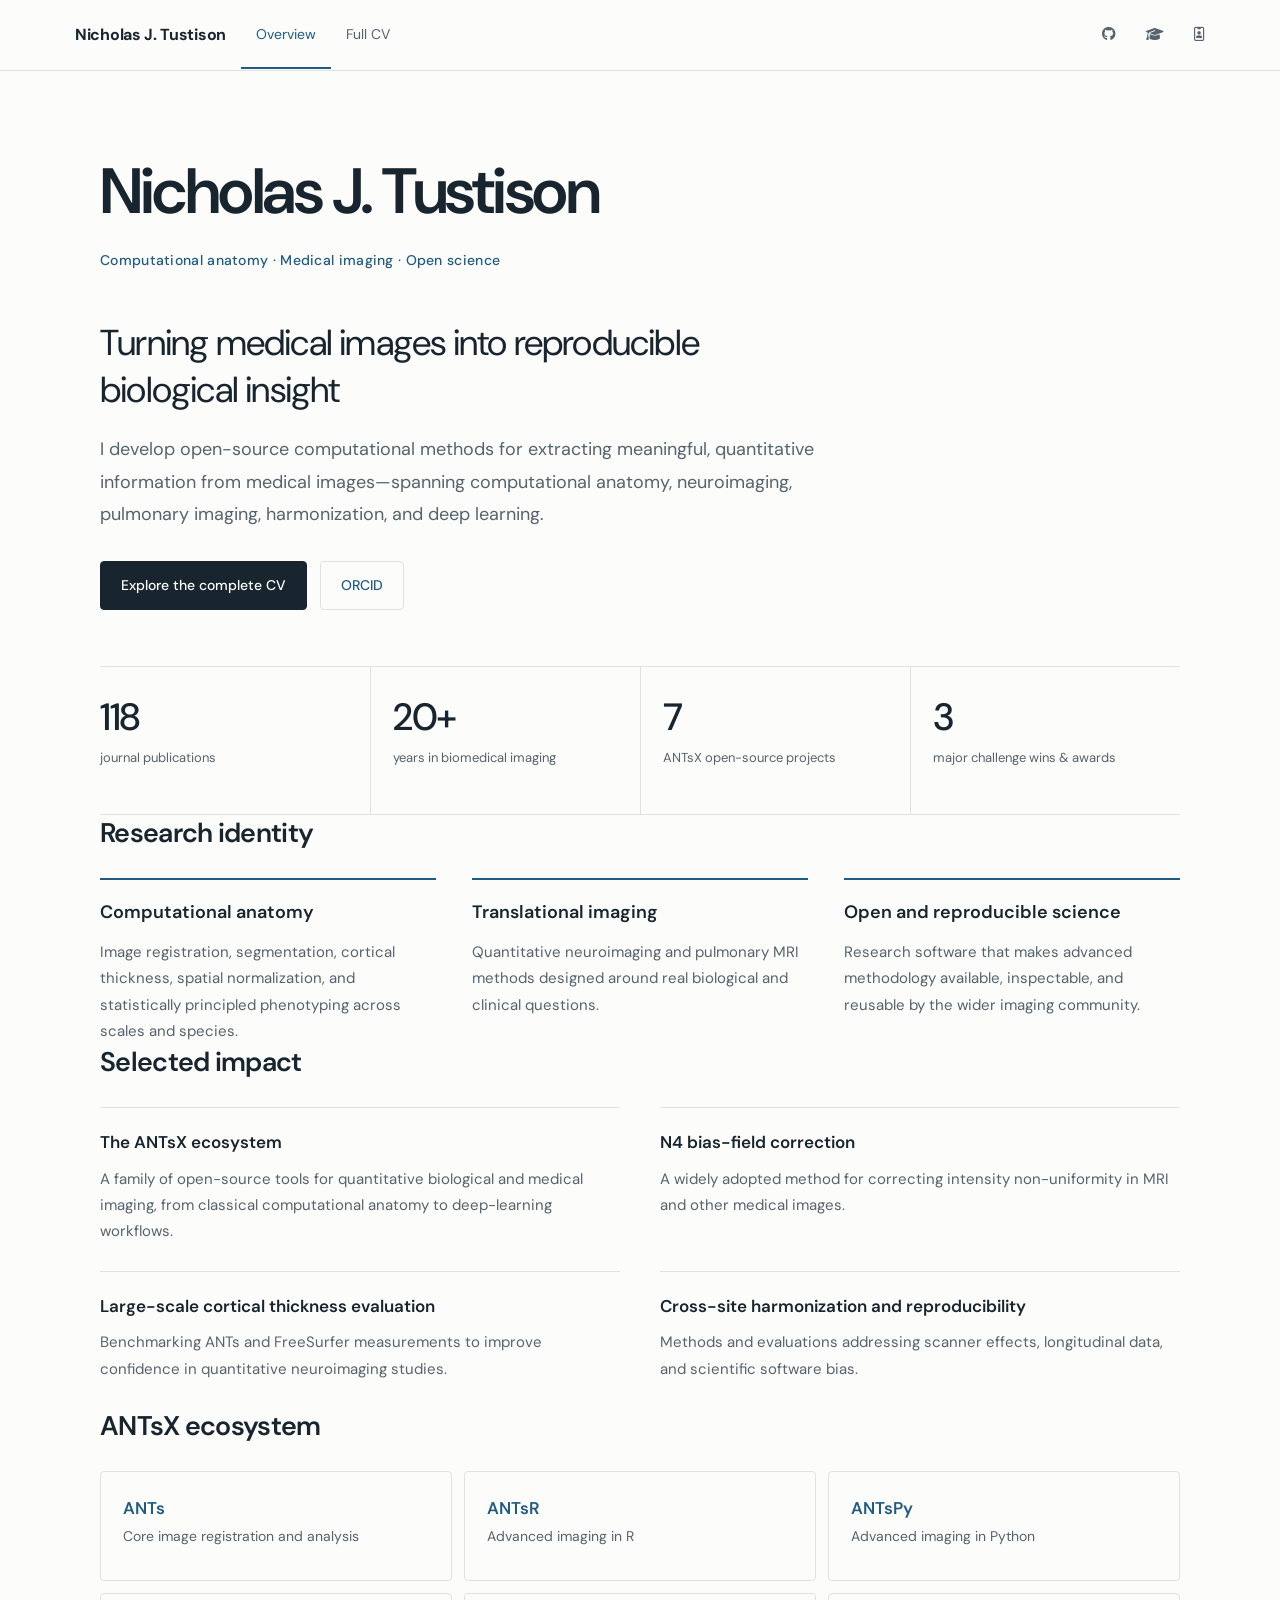
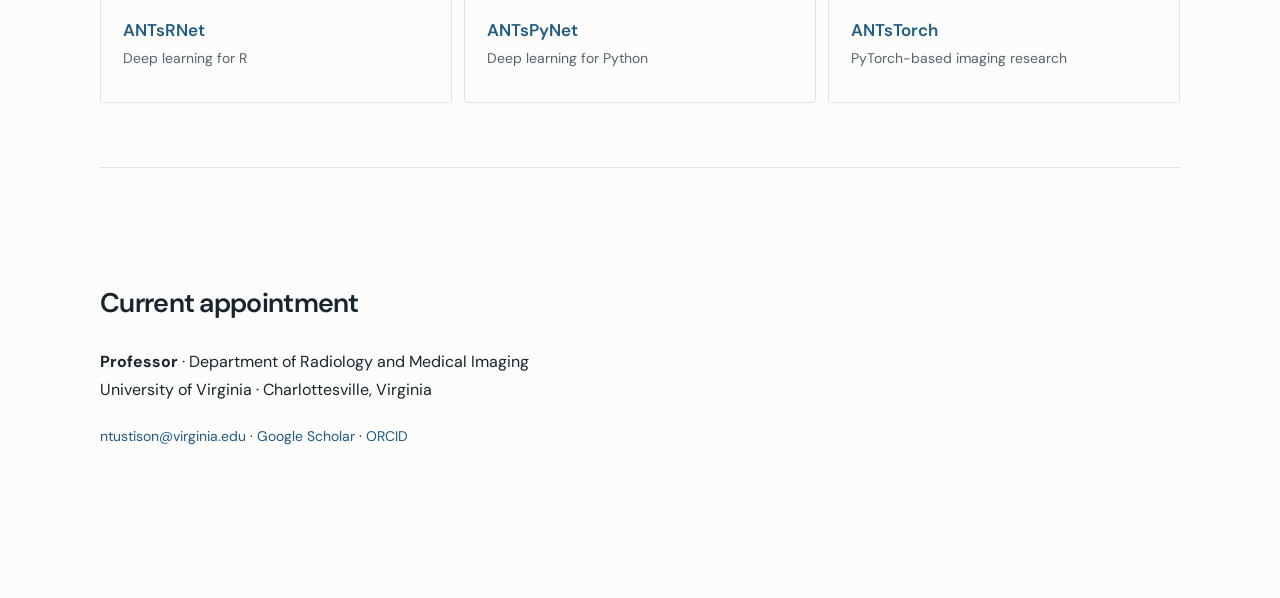
==== commit 1cb68e15: "ENH:  Update" ====
--- a/docs/index.html
+++ b/docs/index.html
@@ -13,7 +13,7 @@
 
 <title>Nicholas J. Tustison</title>
 
-<script src="site_libs/header-attrs-2.31/header-attrs.js"></script>
+<script src="site_libs/header-attrs-2.29/header-attrs.js"></script>
 <script src="site_libs/jquery-3.6.0/jquery-3.6.0.min.js"></script>
 <meta name="viewport" content="width=device-width, initial-scale=1" />
 <link href="site_libs/bootstrap-3.3.5/css/cosmo.min.css" rel="stylesheet" />
@@ -29,20 +29,16 @@
        h6 {font-size: 12px;}
        code {color: inherit; background-color: rgba(0, 0, 0, 0.04);}
        pre:not([class]) { background-color: white }</style>
-<script src="site_libs/jqueryui-1.13.2/jquery-ui.min.js"></script>
-<link href="site_libs/tocify-1.9.1/jquery.tocify.css" rel="stylesheet" />
-<script src="site_libs/tocify-1.9.1/jquery.tocify.js"></script>
 <script src="site_libs/navigation-1.1/tabsets.js"></script>
-<script src="site_libs/navigation-1.1/codefolding.js"></script>
 <link href="site_libs/highlightjs-9.12.0/default.css" rel="stylesheet" />
 <script src="site_libs/highlightjs-9.12.0/highlight.js"></script>
 <link href="site_libs/font-awesome-6.5.2/css/all.min.css" rel="stylesheet" />
 <link href="site_libs/font-awesome-6.5.2/css/v4-shims.min.css" rel="stylesheet" />
 <meta name="viewport" content="width=device-width, initial-scale=1">
-<meta name="theme-color" content="#101d2c">
+<meta name="theme-color" content="#fcfcfa">
 <link rel="preconnect" href="https://fonts.googleapis.com">
 <link rel="preconnect" href="https://fonts.gstatic.com" crossorigin>
-<link href="https://fonts.googleapis.com/css2?family=DM+Sans:wght@400;500;600;700&family=Newsreader:opsz,wght@6..72,500;6..72,600&display=swap" rel="stylesheet">
+<link href="https://fonts.googleapis.com/css2?family=DM+Sans:wght@400;500;600;700&display=swap" rel="stylesheet">
 
 
 <style type="text/css">
@@ -229,73 +225,7 @@
 </style>
 
 <!-- code folding -->
-<style type="text/css">
-.code-folding-btn { margin-bottom: 4px; }
-</style>
-
-
-
-<style type="text/css">
-
-#TOC {
-  margin: 25px 0px 20px 0px;
-}
-@media (max-width: 768px) {
-#TOC {
-  position: relative;
-  width: 100%;
-}
-}
-
-@media print {
-.toc-content {
-  /* see https://github.com/w3c/csswg-drafts/issues/4434 */
-  float: right;
-}
-}
-
-.toc-content {
-  padding-left: 30px;
-  padding-right: 40px;
-}
-
-div.main-container {
-  max-width: 1200px;
-}
-
-div.tocify {
-  width: 20%;
-  max-width: 260px;
-  max-height: 85%;
-}
-
-@media (min-width: 768px) and (max-width: 991px) {
-  div.tocify {
-    width: 25%;
-  }
-}
-
-@media (max-width: 767px) {
-  div.tocify {
-    width: 100%;
-    max-width: none;
-  }
-}
-
-.tocify ul, .tocify li {
-  line-height: 20px;
-}
-
-.tocify-subheader .tocify-item {
-  font-size: 0.90em;
-}
-
-.tocify .list-group-item {
-  border-radius: 0px;
-}
-
-
-</style>
+
 
 
 
@@ -305,16 +235,6 @@
 
 
 <div class="container-fluid main-container">
-
-
-<!-- setup 3col/9col grid for toc_float and main content  -->
-<div class="row">
-<div class="col-xs-12 col-sm-4 col-md-3">
-<div id="TOC" class="tocify">
-</div>
-</div>
-
-<div class="toc-content col-xs-12 col-sm-8 col-md-9">
 
 
 
@@ -364,14 +284,6 @@
 
 <div id="header">
 
-<div class="btn-group pull-right float-right">
-<button type="button" class="btn btn-default btn-xs btn-secondary btn-sm dropdown-toggle" data-toggle="dropdown" data-bs-toggle="dropdown" aria-haspopup="true" aria-expanded="false"><span>Code</span> <span class="caret"></span></button>
-<ul class="dropdown-menu dropdown-menu-right" style="min-width: 50px;">
-<li><a id="rmd-show-all-code" href="#">Show All Code</a></li>
-<li><a id="rmd-hide-all-code" href="#">Hide All Code</a></li>
-</ul>
-</div>
-
 
 
 <h1 class="title toc-ignore">Nicholas J. Tustison</h1>
@@ -480,8 +392,6 @@
 
 
 
-</div>
-</div>
 
 </div>
 
@@ -513,41 +423,7 @@
 </script>
 
 <!-- code folding -->
-<script>
-$(document).ready(function () {
-  window.initializeCodeFolding("hide" === "show");
-});
-</script>
-
-<script>
-$(document).ready(function ()  {
-
-    // temporarily add toc-ignore selector to headers for the consistency with Pandoc
-    $('.unlisted.unnumbered').addClass('toc-ignore')
-
-    // move toc-ignore selectors from section div to header
-    $('div.section.toc-ignore')
-        .removeClass('toc-ignore')
-        .children('h1,h2,h3,h4,h5').addClass('toc-ignore');
-
-    // establish options
-    var options = {
-      selectors: "h1,h2,h3",
-      theme: "bootstrap3",
-      context: '.toc-content',
-      hashGenerator: function (text) {
-        return text.replace(/[.\\/?&!#<>]/g, '').replace(/\s/g, '_');
-      },
-      ignoreSelector: ".toc-ignore",
-      scrollTo: 0
-    };
-    options.showAndHide = true;
-    options.smoothScroll = true;
-
-    // tocify
-    var toc = $("#TOC").tocify(options).data("toc-tocify");
-});
-</script>
+
 
 <!-- dynamically load mathjax for compatibility with self-contained -->
 <script>
--- a/docs/assets/style.css
+++ b/docs/assets/style.css
@@ -1,182 +1,162 @@
 :root {
-  --ink: #152535;
-  --navy: #101d2c;
-  --blue: #345b79;
-  --orange: #e57200;
-  --paper: #f7f5f0;
-  --white: #fff;
-  --muted: #65717c;
-  --line: rgba(21, 37, 53, .14);
-  --shadow: 0 18px 60px rgba(16, 29, 44, .08);
+  --ink: #18252f;
+  --muted: #56636d;
+  --blue: #205b82;
+  --paper: #fcfcfa;
+  --line: #dde3e5;
 }
-
 * { box-sizing: border-box; }
-html { scroll-behavior: smooth; }
+html { scroll-behavior: smooth; scroll-padding-top: 100px; }
 body {
-  margin: 0;
+  background: var(--paper);
   color: var(--ink);
+  font-family: "DM Sans", -apple-system, BlinkMacSystemFont, "Segoe UI", sans-serif;
+  font-size: 16px;
+  line-height: 1.75;
+  padding-top: 76px;
+}
+a { color: var(--blue); text-underline-offset: 4px; }
+a:hover { color: #143d58; text-decoration: underline; }
+a:focus-visible, button:focus-visible { outline: 3px solid #205b82; outline-offset: 5px; }
+.navbar.navbar-default {
+  min-height: 70px;
+  border: 0;
+  border-bottom: 1px solid var(--line);
   background: var(--paper);
-  font-family: "DM Sans", sans-serif;
-  font-size: 17px;
-  line-height: 1.68;
-}
-
-body::before,
-body::after {
-  content: "";
-  position: fixed;
-  z-index: -1;
-  width: 42vw;
-  height: 42vw;
-  border: 1px solid rgba(229, 114, 0, .16);
-  border-radius: 46% 54% 38% 62% / 52% 34% 66% 48%;
-  transform: rotate(18deg);
-}
-body::before { right: -18vw; top: 6rem; }
-body::after {
-  right: -14vw;
-  top: 9rem;
-  transform: rotate(34deg) scale(.77);
-}
-
-.navbar {
-  min-height: 72px;
-  margin: 0;
-  border: 0;
-  border-radius: 0;
-  background: rgba(16, 29, 44, .97);
   box-shadow: none;
 }
-.navbar-brand, .navbar-nav > li > a { color: rgba(255,255,255,.84) !important; }
-.navbar-brand { font-weight: 700; letter-spacing: .01em; }
-.navbar-nav > li > a:hover { color: white !important; background: transparent !important; }
-.navbar-nav > .active > a { color: white !important; background: transparent !important; box-shadow: inset 0 -3px var(--orange); }
-
-.container-fluid.main-container {
-  max-width: 1180px;
-  padding: 5.5rem 3rem 7rem;
+.navbar > .container { max-width: 1160px; }
+.navbar-default .navbar-brand {
+  height: 70px;
+  padding-top: 24px;
+  color: var(--ink);
+  font-size: 16px;
+  font-weight: 700;
+  letter-spacing: -.3px;
 }
-h1, h2, h3 { color: var(--navy); }
-h1 {
-  max-width: 900px;
-  margin: 0 0 .25rem;
-  font-family: "Newsreader", serif;
-  font-size: clamp(4rem, 8vw, 7.2rem);
+.navbar-default .navbar-nav > li > a {
+  padding-top: 24px;
+  padding-bottom: 24px;
+  color: var(--muted);
+  font-size: 14px;
+}
+.navbar-default .navbar-nav > .active > a,
+.navbar-default .navbar-nav > .active > a:hover,
+.navbar-default .navbar-nav > li > a:hover {
+  color: var(--blue);
+  background: transparent;
+}
+.navbar-default .navbar-nav > .active > a { box-shadow: inset 0 -2px var(--blue); }
+.navbar-default .navbar-toggle { margin-top: 18px; border-color: var(--line); }
+.navbar-default .navbar-toggle .icon-bar { background: var(--ink); }
+.navbar-default .navbar-toggle:hover, .navbar-default .navbar-toggle:focus { background: #edf1f2; }
+.container-fluid.main-container { max-width: 1160px; padding: 72px 40px 90px; }
+h1, h2, h3 { color: var(--ink); font-family: inherit; }
+h1.title {
+  margin: 0;
+  font-size: clamp(38px, 5.5vw, 64px);
   font-weight: 600;
-  line-height: .94;
-  letter-spacing: -.045em;
+  line-height: 1.1;
+  letter-spacing: -2.5px;
 }
-.subtitle {
-  margin: 1rem 0 4.5rem;
-  color: var(--orange);
-  font-size: clamp(1.05rem, 2vw, 1.35rem);
-  font-weight: 700;
-  letter-spacing: .05em;
-  text-transform: uppercase;
+h3.subtitle {
+  margin: 22px 0 0;
+  color: var(--blue);
+  font-size: 14px;
+  line-height: 1.6;
+  font-weight: 500;
+  letter-spacing: .3px;
 }
-h2 {
-  margin: 5rem 0 1.7rem;
-  padding-top: 1rem;
-  border-bottom: 0;
-  font-family: "Newsreader", serif;
-  font-size: 2.65rem;
-  letter-spacing: -.025em;
-}
-h3 { margin-top: 0; font-size: 1.1rem; font-weight: 700; }
-a { color: #27658d; text-decoration-color: rgba(39,101,141,.28); text-underline-offset: 3px; }
-a:hover { color: var(--orange); }
-
-.hero-copy { max-width: 790px; font-size: 1.28rem; }
-.hero-copy h2 { margin: 0 0 1.1rem; font-size: clamp(2rem, 4vw, 3.25rem); }
+#header { margin-bottom: 48px; }
+h2 { margin: 64px 0 28px; font-size: 27px; font-weight: 600; line-height: 1.3; letter-spacing: -.7px; }
+h3 { font-size: 18px; line-height: 1.4; font-weight: 600; }
+p { margin-bottom: 18px; }
+.hero-copy { max-width: 760px; }
+.hero-copy h2 { margin: 0 0 20px; max-width: 700px; font-size: clamp(25px, 3vw, 36px); font-weight: 400; line-height: 1.3; letter-spacing: -.8px; }
+.hero-copy p { color: var(--muted); font-size: 18px; line-height: 1.8; }
 .button {
   display: inline-block;
-  margin: 1rem .65rem 0 0;
-  padding: .72rem 1.1rem;
-  border: 1px solid var(--navy);
-  border-radius: 2px;
-  color: var(--navy);
-  font-size: .9rem;
-  font-weight: 700;
+  padding: 11px 20px;
+  margin: 12px 8px 0 0;
+  border: 1px solid var(--line);
+  border-radius: 4px;
+  font-size: 14px;
+  font-weight: 500;
   text-decoration: none;
 }
-.button-primary { color: white; background: var(--navy); }
-.button:hover { border-color: var(--orange); color: white; background: var(--orange); }
-
-.metrics {
-  display: grid;
-  grid-template-columns: repeat(4, 1fr);
-  gap: 1px;
-  margin: 5rem 0 1rem;
-  overflow: hidden;
-  border: 1px solid var(--line);
-  border-radius: 5px;
-  background: var(--line);
-  box-shadow: var(--shadow);
+.button-primary { background: var(--ink); border-color: var(--ink); color: white; }
+.button:hover { background: #edf1f2; color: var(--ink); text-decoration: none; }
+.button-primary:hover { background: var(--blue); border-color: var(--blue); color: white; }
+.metrics { display: grid; grid-template-columns: repeat(4, 1fr); margin: 56px 0 0; border-top: 1px solid var(--line); border-bottom: 1px solid var(--line); }
+.metric { padding: 28px 22px; }
+.metric:first-child { padding-left: 0; }
+.metric + .metric { border-left: 1px solid var(--line); }
+.metric strong { display: block; font-size: 38px; font-weight: 500; letter-spacing: -1.5px; line-height: 1.2; }
+.metric span { display: block; margin-top: 8px; font-size: 13px; color: var(--muted); line-height: 1.5; }
+.card-grid { display: grid; grid-template-columns: repeat(3, 1fr); gap: 36px; }
+.card { border-top: 2px solid var(--blue); padding-top: 20px; }
+.card h3 { margin: 0 0 14px; }
+.card p { color: var(--muted); margin: 0; font-size: 15px; }
+.impact-list { display: grid; grid-template-columns: repeat(2, 1fr); column-gap: 40px; }
+.impact-list p { border-top: 1px solid var(--line); padding: 20px 0 8px; color: var(--muted); font-size: 15px; }
+.impact-list strong { display: inline-block; margin-bottom: 8px; color: var(--ink); font-size: 17px; font-weight: 600; }
+.project-grid { display: grid; grid-template-columns: repeat(3, 1fr); gap: 12px; }
+.project-grid > p { margin: 0; }
+.project-grid a { display: block; height: 100%; min-height: 110px; padding: 22px; border: 1px solid var(--line); border-radius: 4px; font-size: 14px; color: var(--muted); text-decoration: none; }
+.project-grid a strong { color: var(--blue); font-size: 17px; font-weight: 600; }
+.project-grid a:hover { background: #f1f5f6; border-color: var(--blue); }
+.contact { font-size: 14px; }
+#current-appointment { border-top: 1px solid var(--line); margin-top: 64px; padding-top: 0; }
+#current-appointment h2 { margin-top: 32px; }
+.cv-intro { margin: 28px 0 40px; padding-bottom: 28px; border-bottom: 1px solid var(--line); font-size: 14px; }
+.cv-intro strong { font-weight: 500; }
+body:has(.cv-intro) h1.title { font-size: clamp(32px, 4vw, 46px); letter-spacing: -1.5px; }
+body:has(.cv-intro) #header { margin-bottom: 0; }
+body:has(.cv-intro) h3.subtitle { font-size: 19px; color: var(--muted); }
+body:has(.cv-intro) h2 { border-top: 1px solid var(--line); padding-top: 24px; margin-top: 44px; font-size: 25px; }
+body:has(.cv-intro) li { margin-bottom: 12px; padding-left: 5px; }
+body:has(.cv-intro) ul, body:has(.cv-intro) ol { padding-left: 22px; }
+body:has(.cv-intro) li::marker { color: var(--muted); font-size: 13px; }
+body:has(.cv-intro) .toc-content { padding-left: 36px; padding-right: 15px; overflow-wrap: anywhere; }
+div.tocify { border: 0; border-left: 1px solid var(--line); border-radius: 0; background: transparent; max-width: 235px; }
+.tocify .list-group-item { padding: 8px 14px; font-size: 13px; line-height: 1.5; color: var(--muted); }
+.tocify .list-group-item.active { background: #eaf0f3; color: #16476a; border-left: 2px solid var(--blue); font-weight: 600; }
+.tocify .list-group-item:hover { background: #f0f3f4; }
+@media (max-width: 991px) {
+  .container-fluid.main-container { padding: 48px 24px 64px; }
+  .card-grid { gap: 20px; }
+  div.tocify { max-width: 200px; }
 }
-.metric { min-height: 145px; padding: 1.4rem; background: var(--white); }
-.metric strong {
-  display: block;
-  color: var(--orange);
-  font-family: "Newsreader", serif;
-  font-size: 3.4rem;
-  line-height: 1;
+@media (max-width: 767px) {
+  .navbar-default .navbar-nav > li > a { padding: 12px 20px; }
+  .navbar-default .navbar-nav > .active > a { box-shadow: inset 2px 0 var(--blue); }
+  .container-fluid.main-container { padding: 36px 22px 56px; }
+  h1.title { letter-spacing: -1.5px; }
+  #header { margin-bottom: 32px; }
+  h2 { margin-top: 44px; }
+  .metrics { grid-template-columns: repeat(2, 1fr); margin-top: 36px; }
+  .metric, .metric:first-child { padding: 22px 16px; }
+  .metric:nth-child(3) { border-left: 0; }
+  .metric:nth-child(n+3) { border-top: 1px solid var(--line); }
+  .card-grid, .impact-list { grid-template-columns: 1fr; gap: 24px; }
+  .impact-list { gap: 0; }
+  .project-grid { grid-template-columns: repeat(2, 1fr); }
+  .project-grid a { padding: 16px; }
+  div.tocify { position: relative; max-width: none; max-height: none; margin-bottom: 32px; }
+  body:has(.cv-intro) .toc-content { padding-left: 15px; }
 }
-.metric span { display: block; margin-top: .65rem; color: var(--muted); font-size: .85rem; }
-
-.card-grid { display: grid; grid-template-columns: repeat(3, 1fr); gap: 1.2rem; }
-.card {
-  padding: 1.65rem;
-  border-top: 4px solid var(--blue);
-  border-radius: 3px;
-  background: rgba(255,255,255,.78);
-  box-shadow: var(--shadow);
+@media (max-width: 380px) { .project-grid { grid-template-columns: 1fr; } }
+@media (prefers-reduced-motion: reduce) { html { scroll-behavior: auto; } }
+@media print {
+  @page { margin: 18mm; }
+  body { background: white; color: black; padding-top: 0; font-size: 10pt; line-height: 1.5; }
+  .navbar, #TOC, .tocify, .tocify-wrapper { display: none !important; }
+  .container-fluid.main-container { max-width: none; padding: 0; }
+  body:has(.cv-intro) .toc-content { float: none; width: 100%; padding: 0; }
+  h1.title, body:has(.cv-intro) h1.title { font-size: 28pt; }
+  h2, body:has(.cv-intro) h2 { font-size: 16pt; margin-top: 22pt; break-after: avoid; }
+  h3 { break-after: avoid; }
+  a, a:visited { color: inherit; text-decoration: none; }
+  a[href]::after { content: none !important; }
+  .metric, .card, .project-grid a { break-inside: avoid; }
 }
-.card p { margin-bottom: 0; color: var(--muted); }
-.impact-list { max-width: 850px; }
-.impact-list p { padding: 0 0 1.2rem 1.3rem; border-left: 2px solid var(--orange); }
-.project-grid { display: grid; grid-template-columns: repeat(3, 1fr); gap: .8rem; }
-.project-grid > p { margin: 0; }
-.project-grid a {
-  display: block;
-  min-height: 105px;
-  padding: 1.1rem;
-  border: 1px solid var(--line);
-  border-radius: 3px;
-  background: rgba(255,255,255,.65);
-  text-decoration: none;
-}
-.project-grid a:hover { border-color: var(--orange); background: white; transform: translateY(-2px); }
-.contact { color: var(--muted); }
-
-.cv-intro {
-  margin: 1.8rem 0 4rem;
-  padding: 1.2rem 1.4rem;
-  border-left: 4px solid var(--orange);
-  background: white;
-}
-body:has(.cv-intro) h1 { font-size: clamp(3.2rem, 6vw, 5rem); }
-body:has(.cv-intro) #header .subtitle { margin-bottom: 1.8rem; }
-body:has(.cv-intro) li { margin-bottom: .42rem; }
-body:has(.cv-intro) h2 { margin-top: 4rem; }
-body:has(.cv-intro) h2#nick-tustison,
-body:has(.cv-intro) #nick-tustison { display: none; }
-
-.tocify { border: 0; border-radius: 3px; background: rgba(255,255,255,.85); }
-.tocify-item.active { color: white; background: var(--blue); }
-
-@media (max-width: 850px) {
-  .container-fluid.main-container { padding: 3.5rem 1.35rem 5rem; }
-  .metrics { grid-template-columns: repeat(2, 1fr); }
-  .card-grid, .project-grid { grid-template-columns: 1fr; }
-  body::before, body::after { width: 75vw; height: 75vw; }
-}
-
-@media print {
-  body { background: white; font-size: 10.5pt; }
-  body::before, body::after, .navbar, .tocify-wrapper { display: none !important; }
-  .container-fluid.main-container { max-width: none; padding: 0; }
-  h1 { font-size: 36pt; }
-  h2 { margin-top: 24pt; font-size: 21pt; break-after: avoid; }
-  a { color: inherit; text-decoration: none; }
-}
-
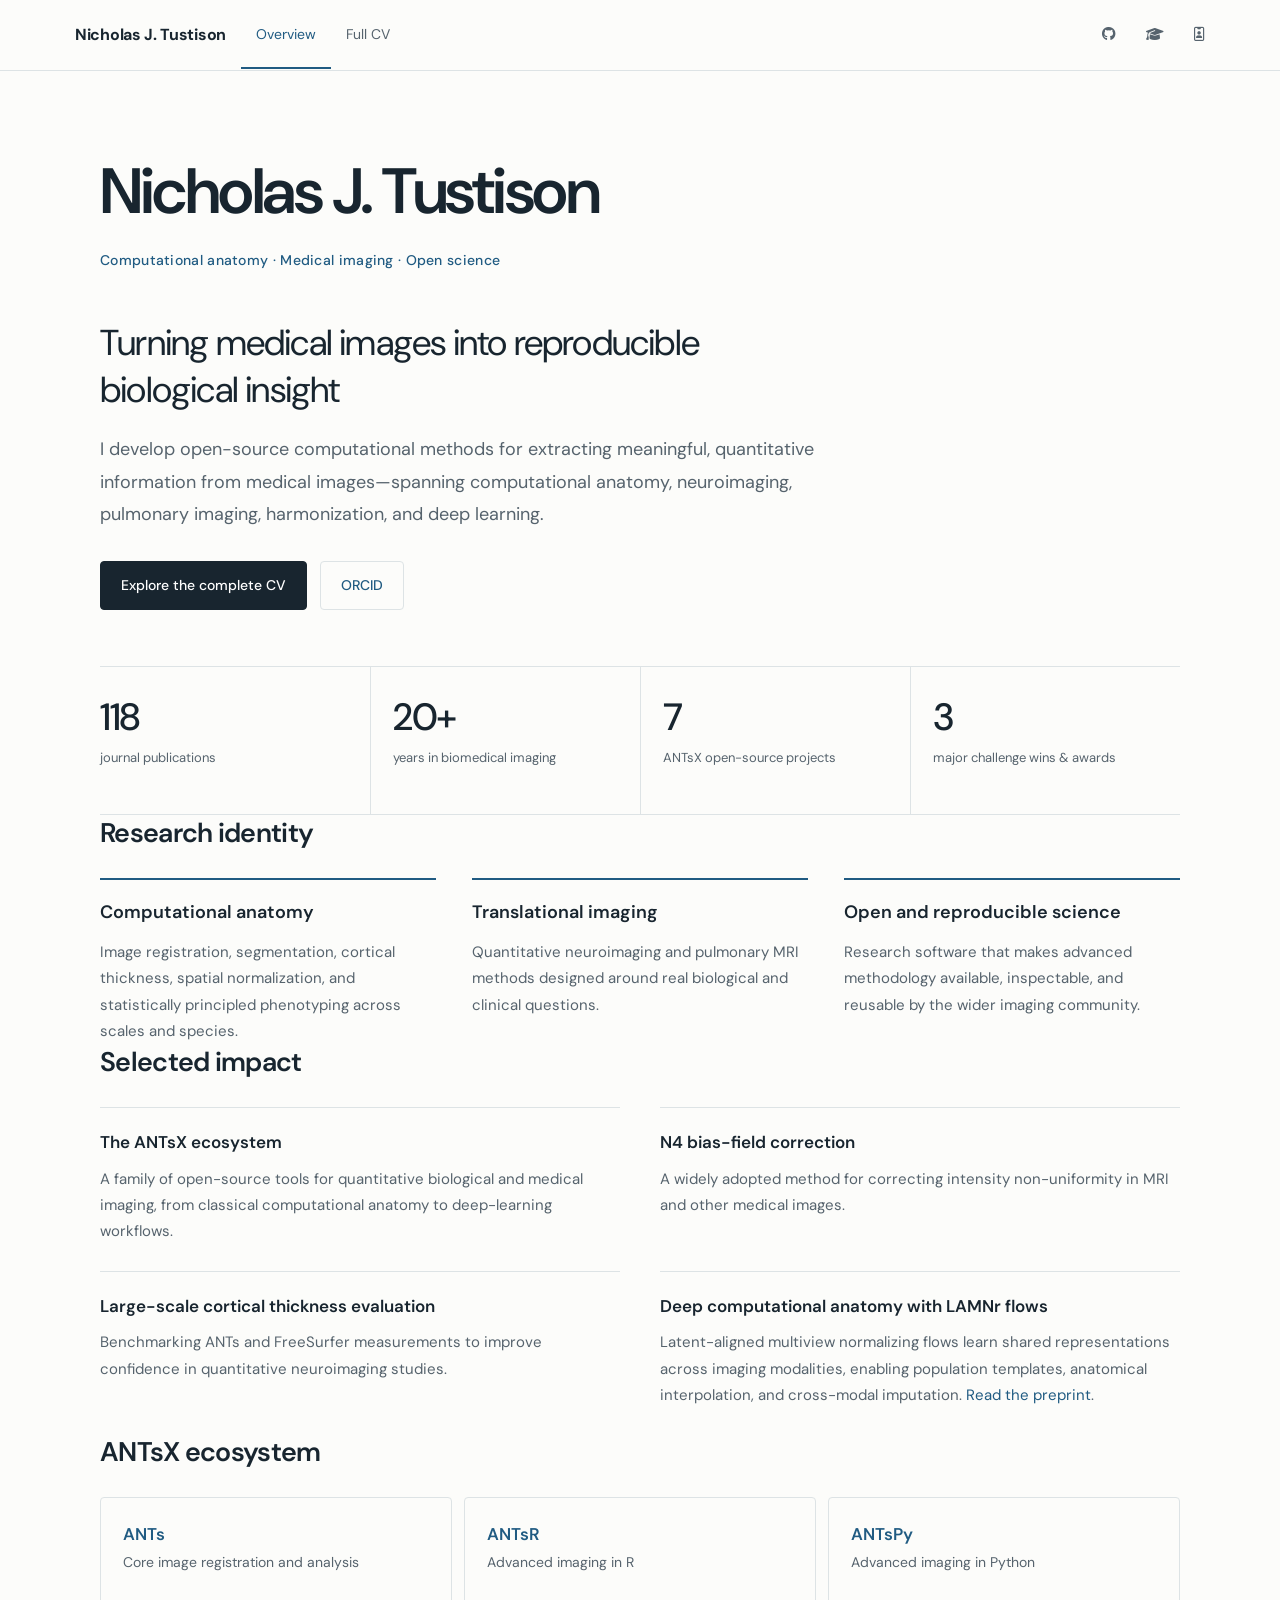
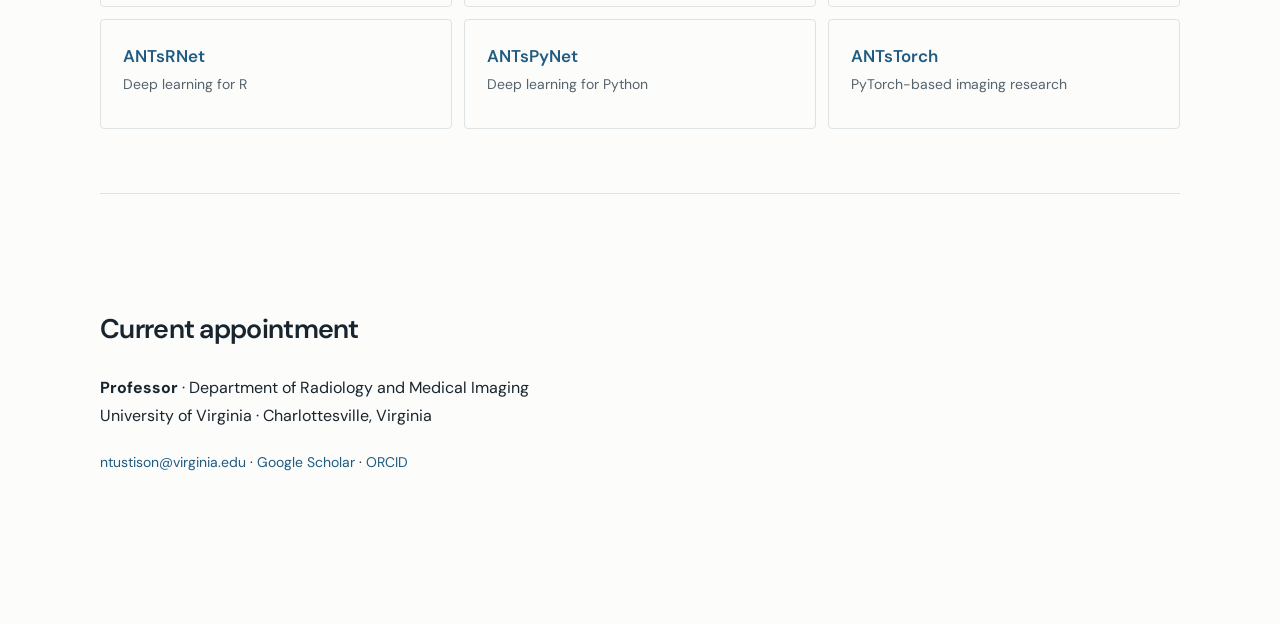
==== commit ff8fb7c7: "Restyle academic CV" ====
--- a/docs/index.html
+++ b/docs/index.html
@@ -352,9 +352,10 @@
 <p><strong>Large-scale cortical thickness evaluation</strong><br />
 Benchmarking ANTs and FreeSurfer measurements to improve confidence in
 quantitative neuroimaging studies.</p>
-<p><strong>Cross-site harmonization and reproducibility</strong><br />
-Methods and evaluations addressing scanner effects, longitudinal data,
-and scientific software bias.</p>
+<p><strong>Deep computational anatomy with LAMNr flows</strong><br />
+Latent-aligned multiview normalizing flows learn shared representations across
+imaging modalities, enabling population templates, anatomical interpolation,
+and cross-modal imputation. <a href="https://www.biorxiv.org/content/10.64898/2026.05.05.723039v2.full">Read the preprint</a>.</p>
 </div>
 </div>
 <div id="antsx-ecosystem" class="section level2">
